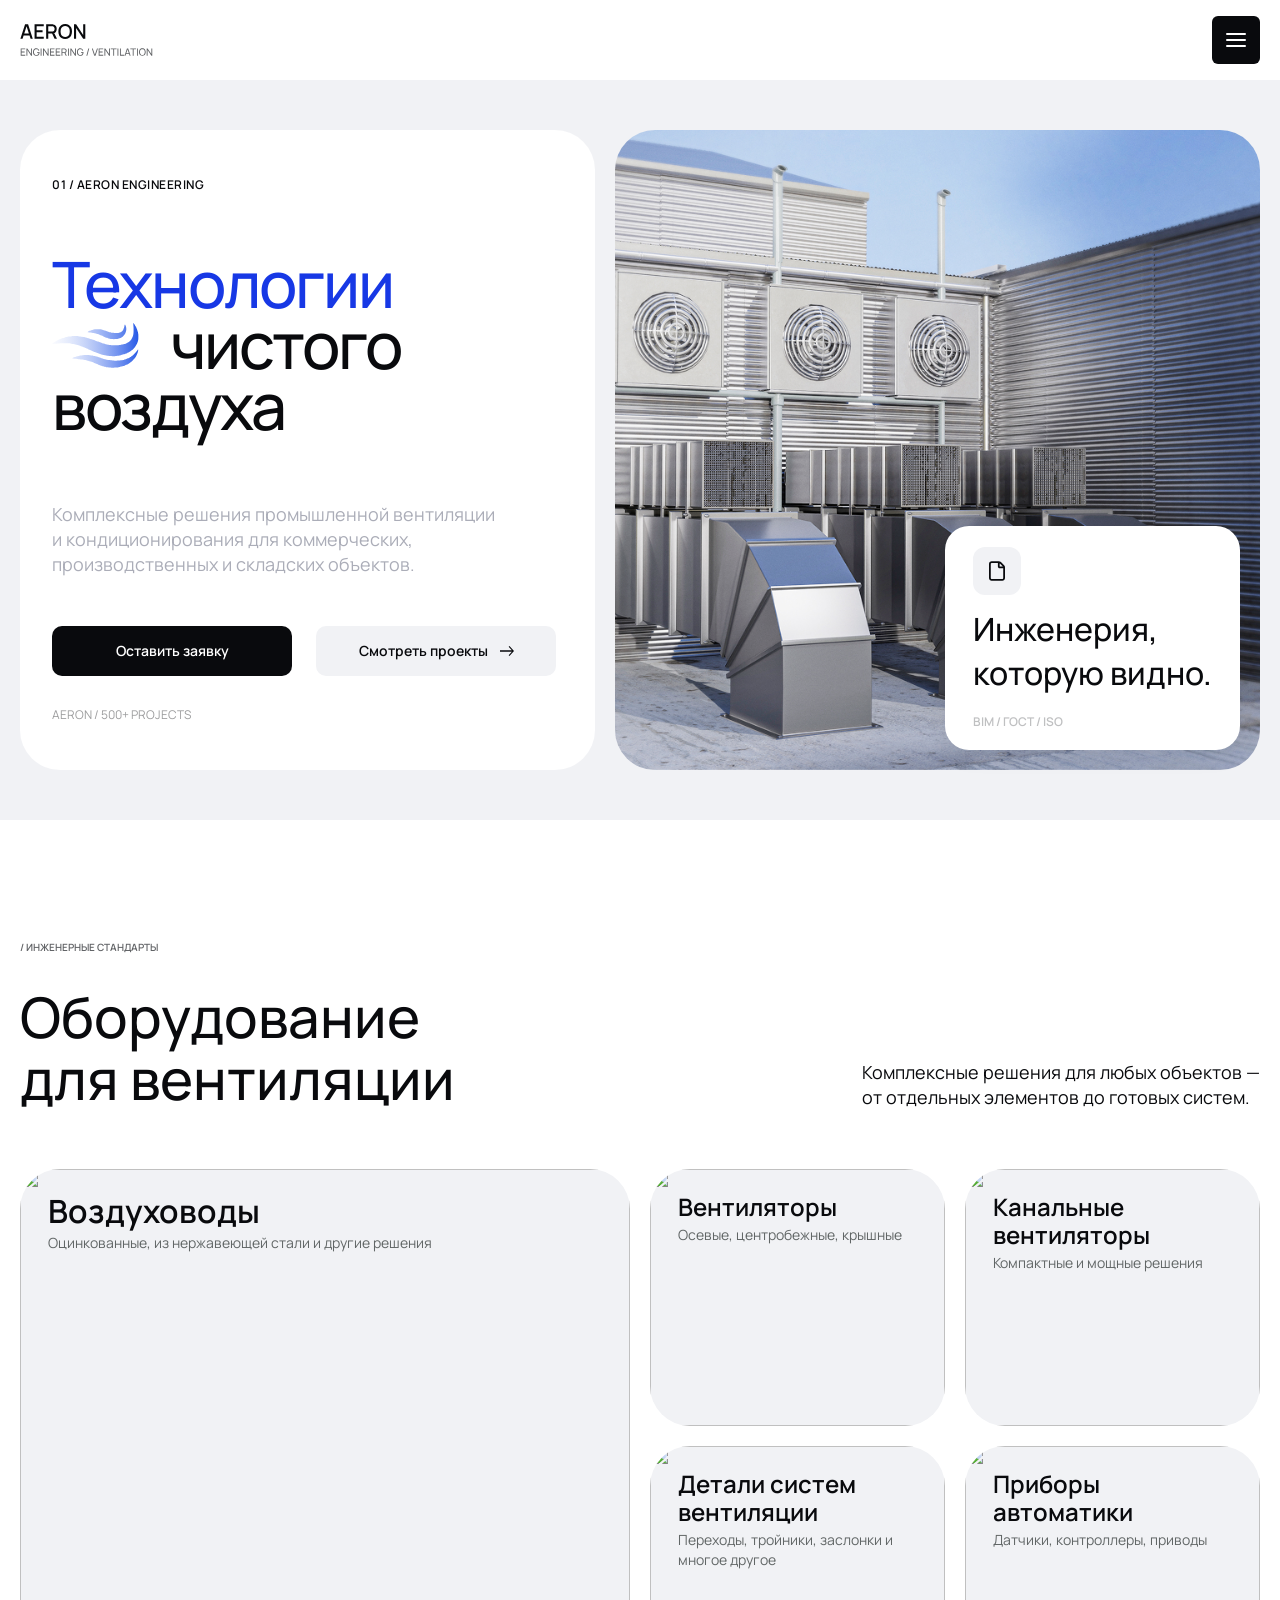
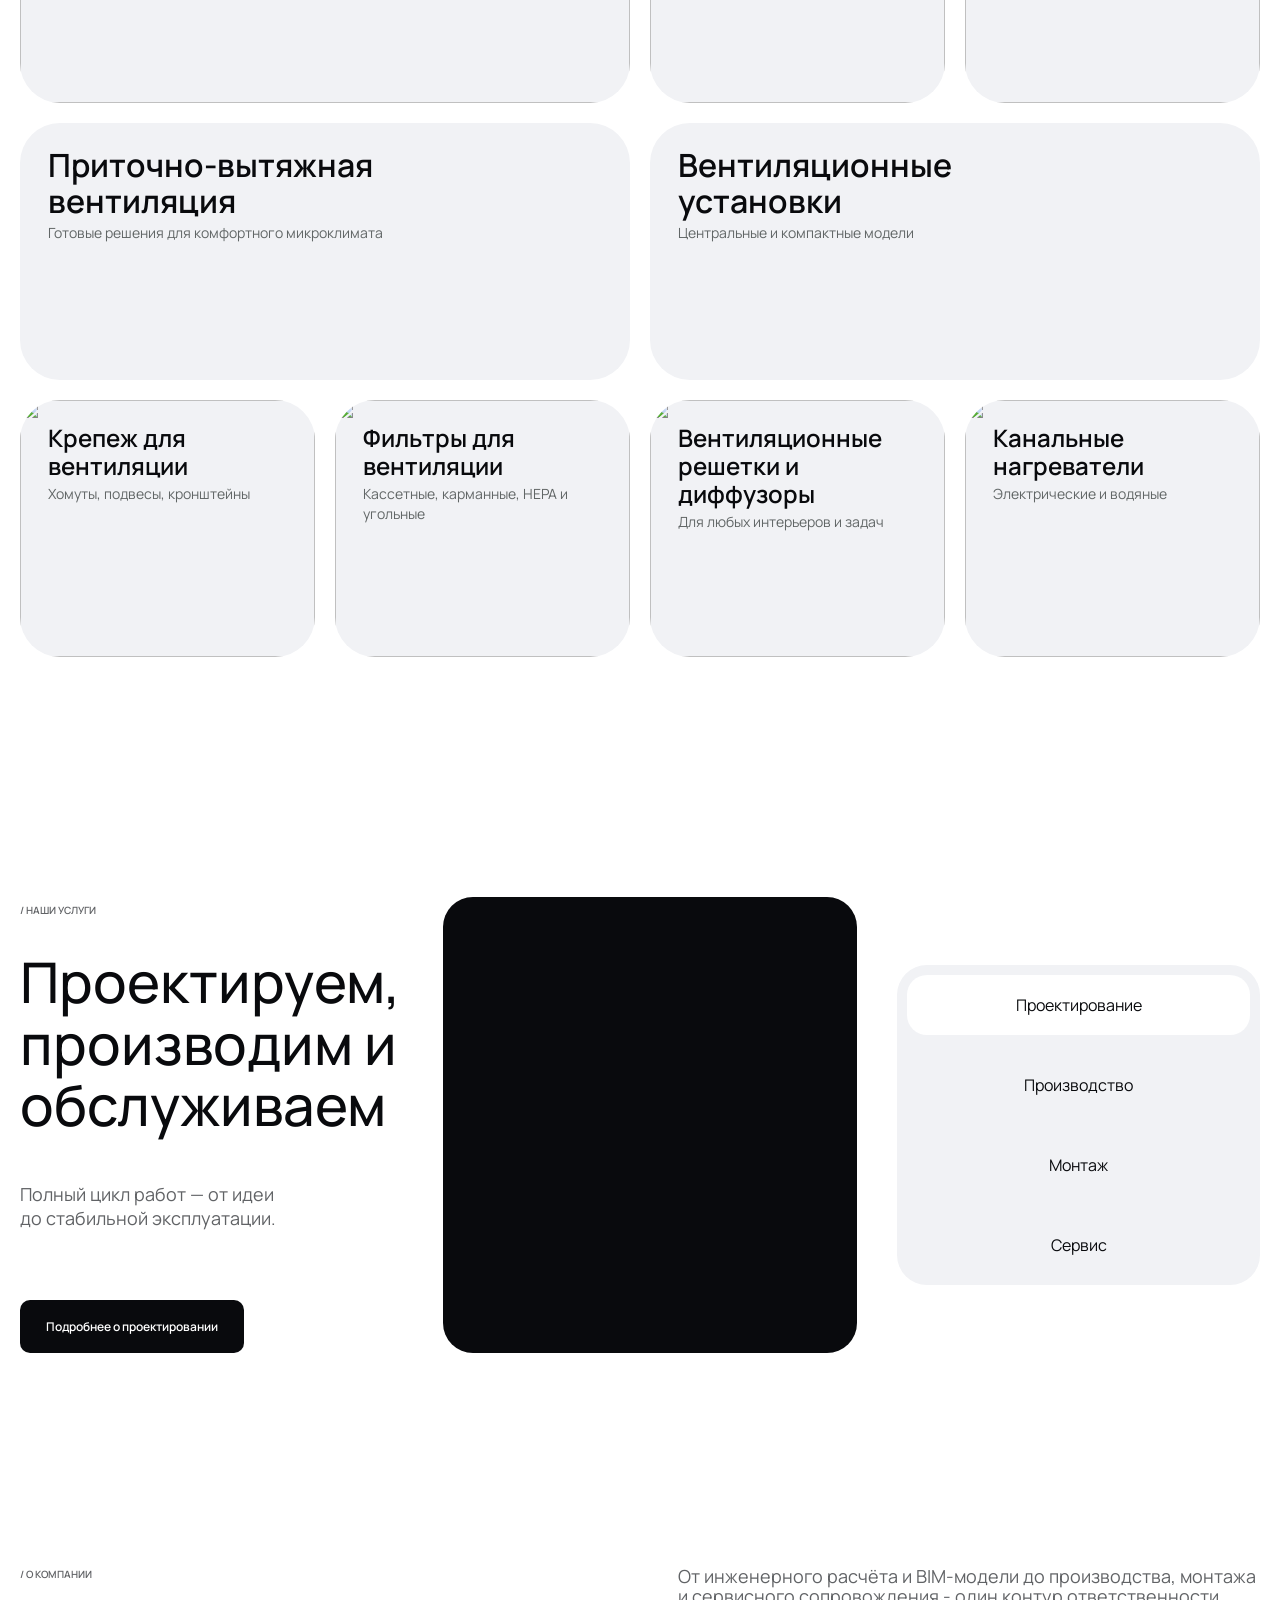
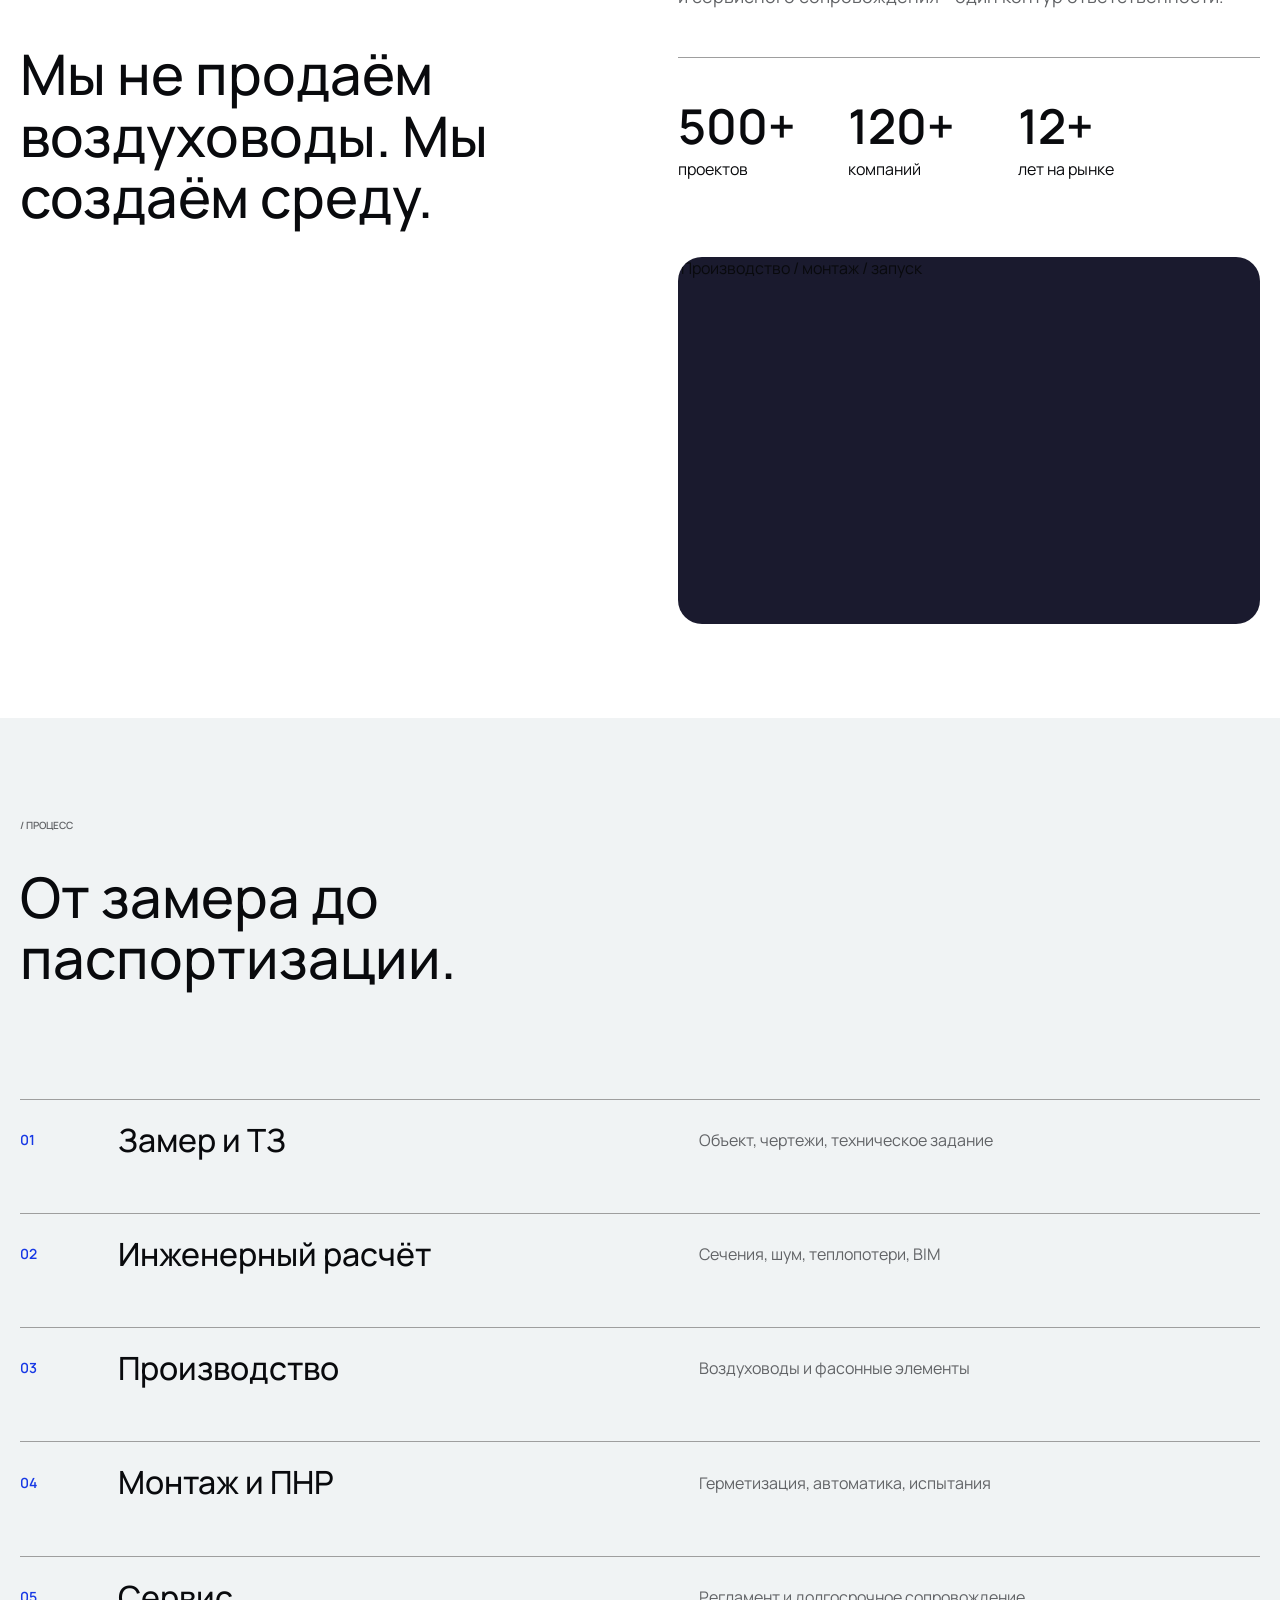
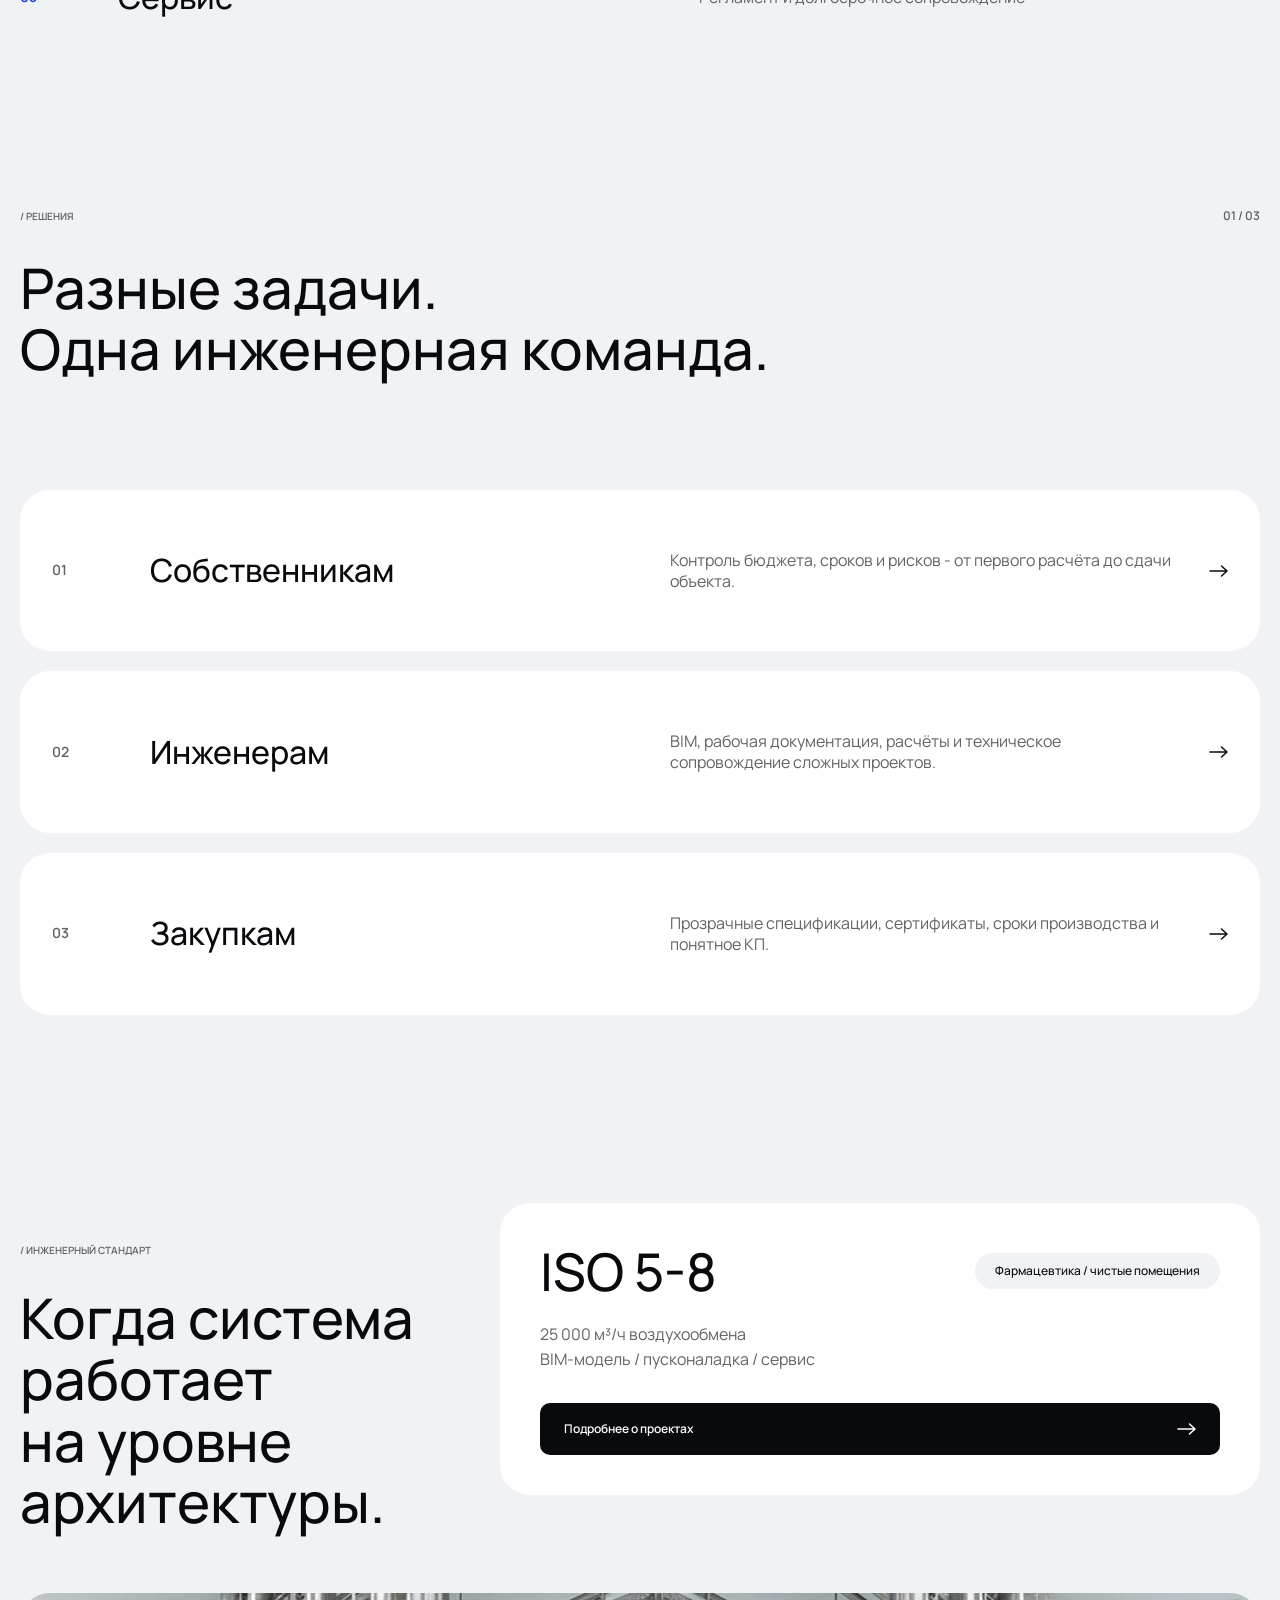
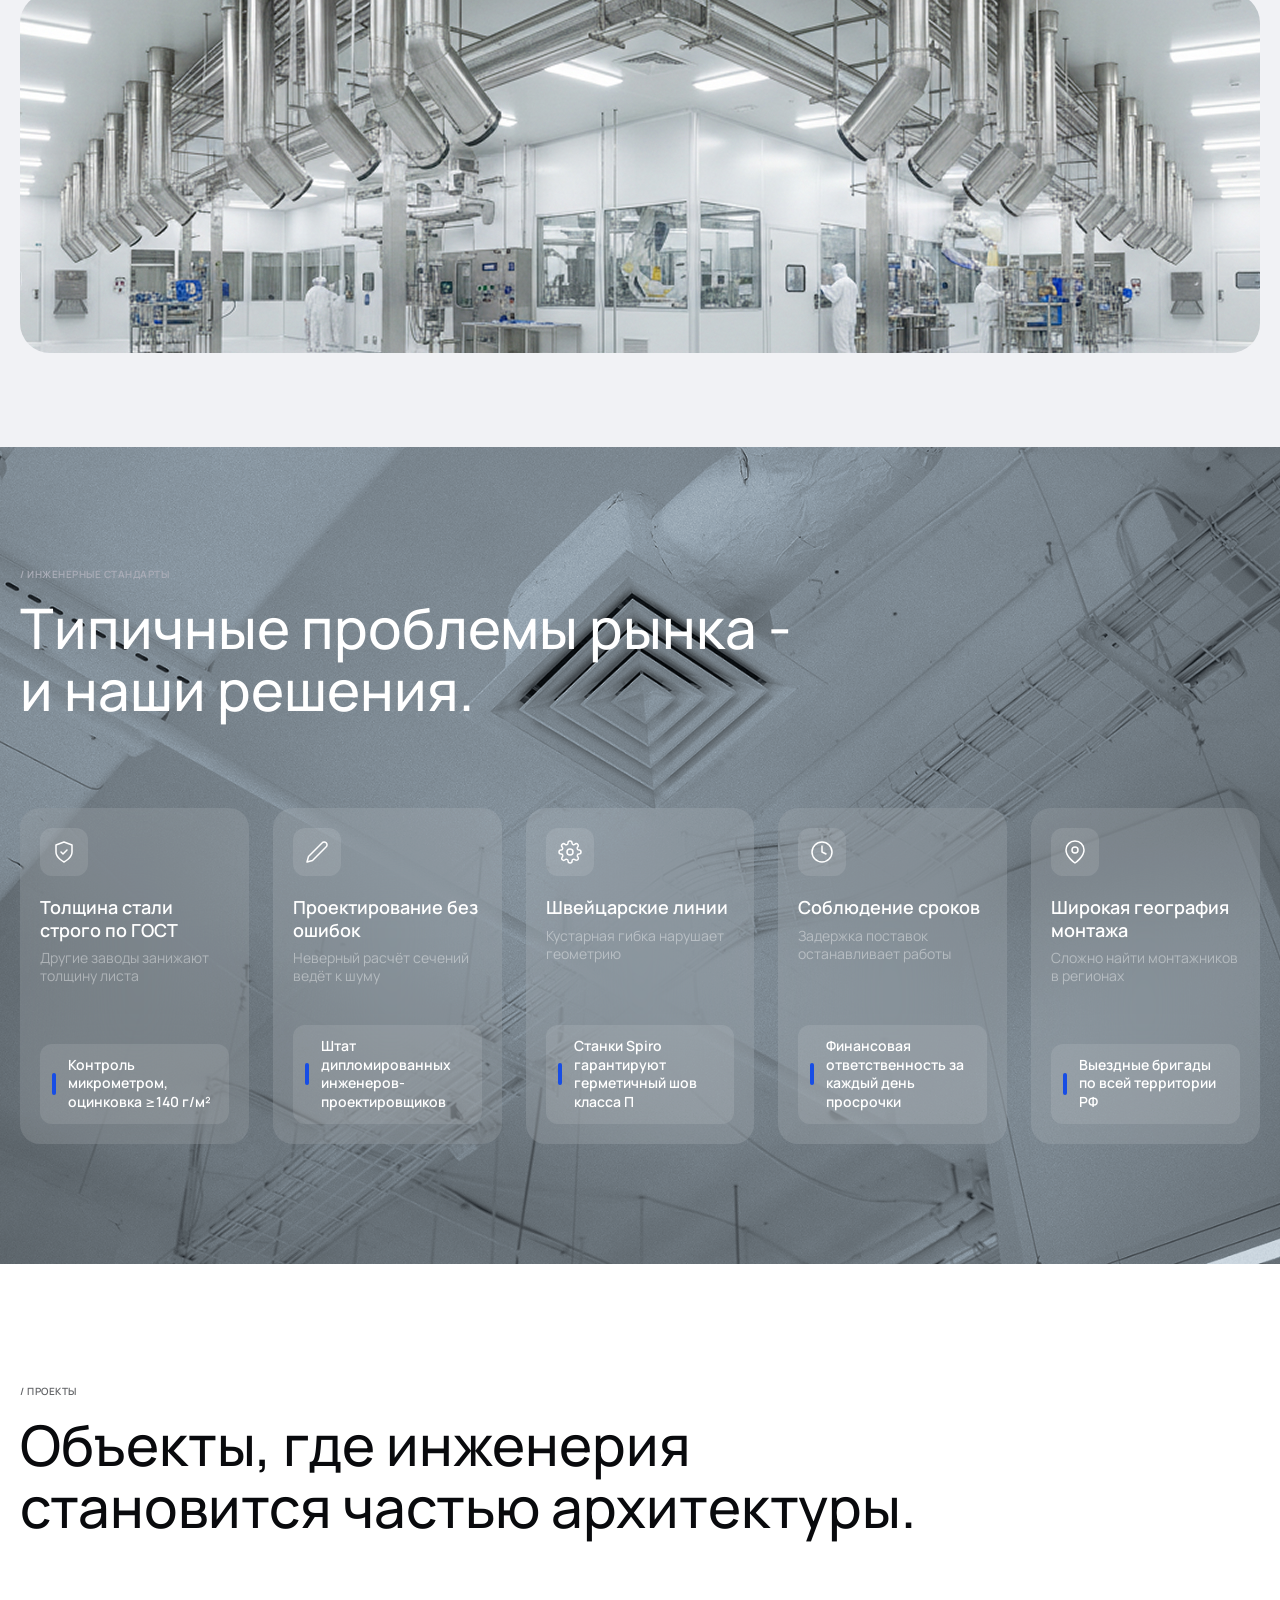
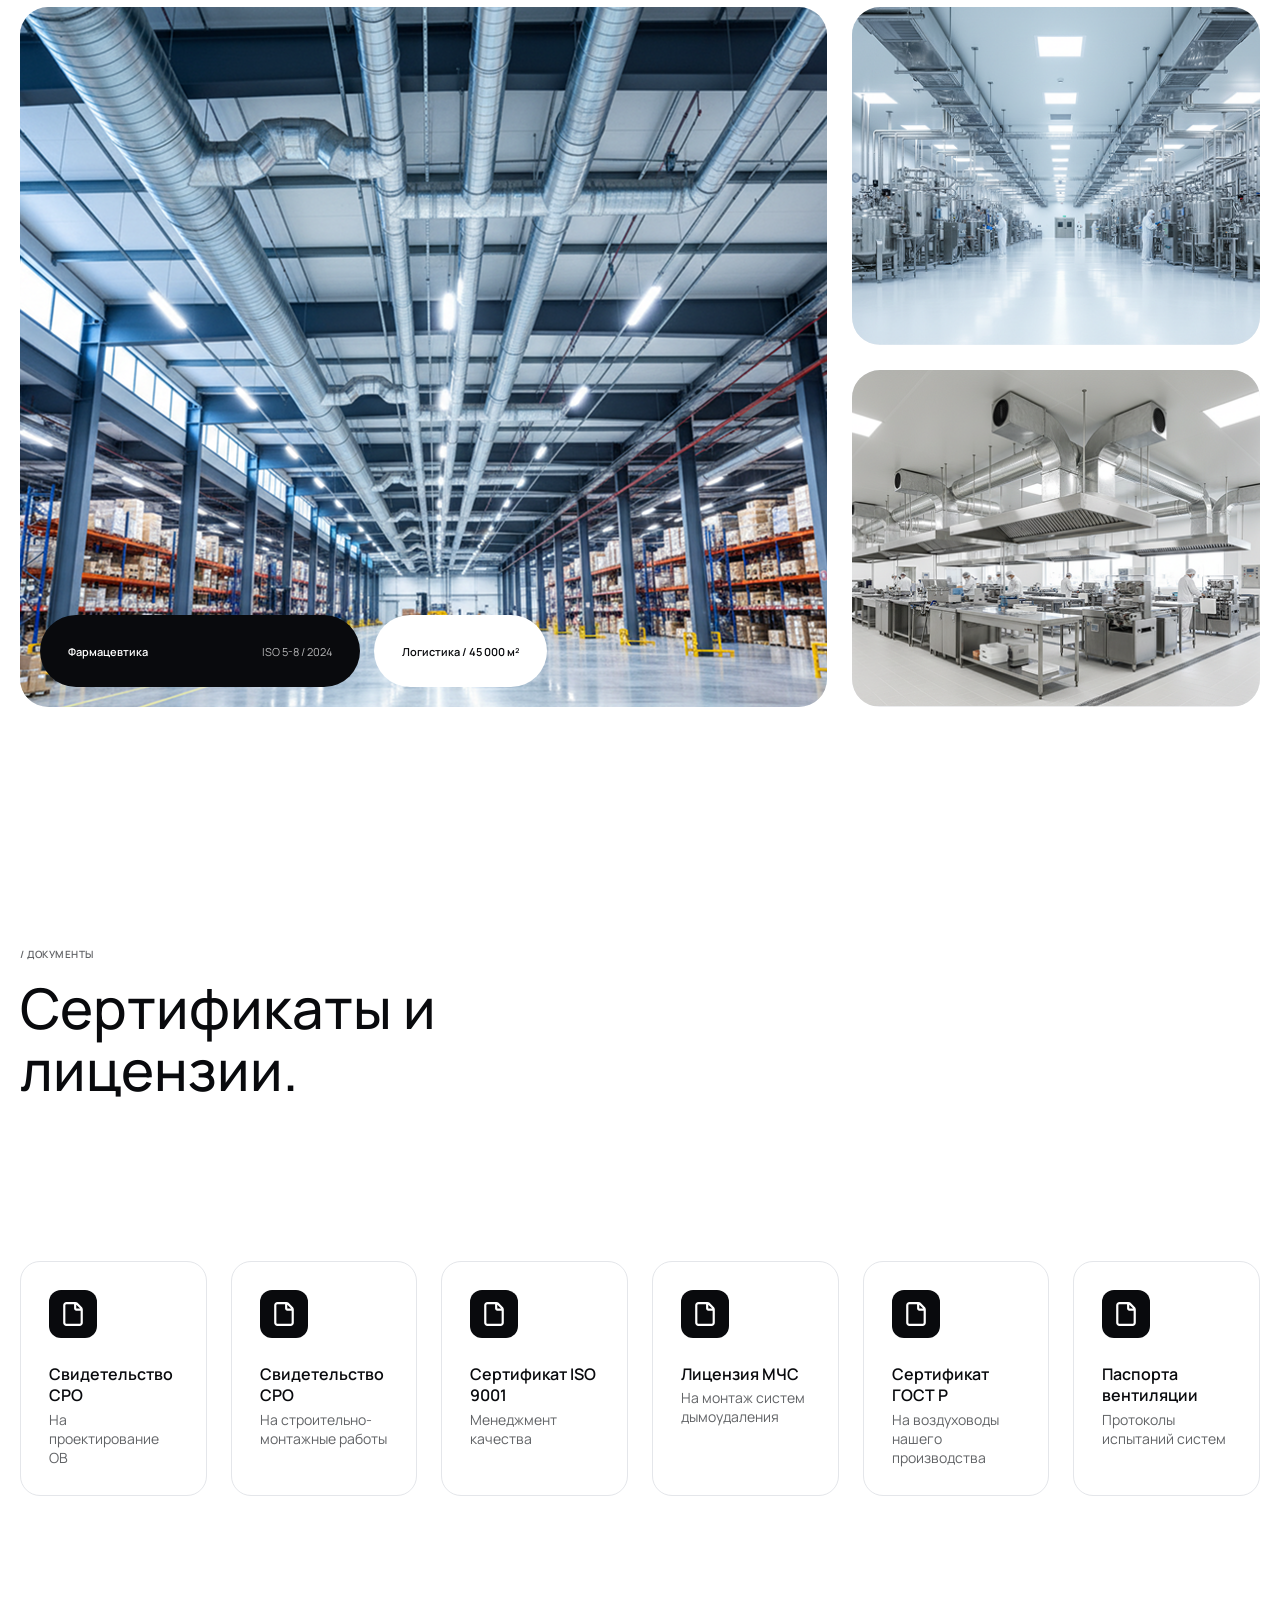
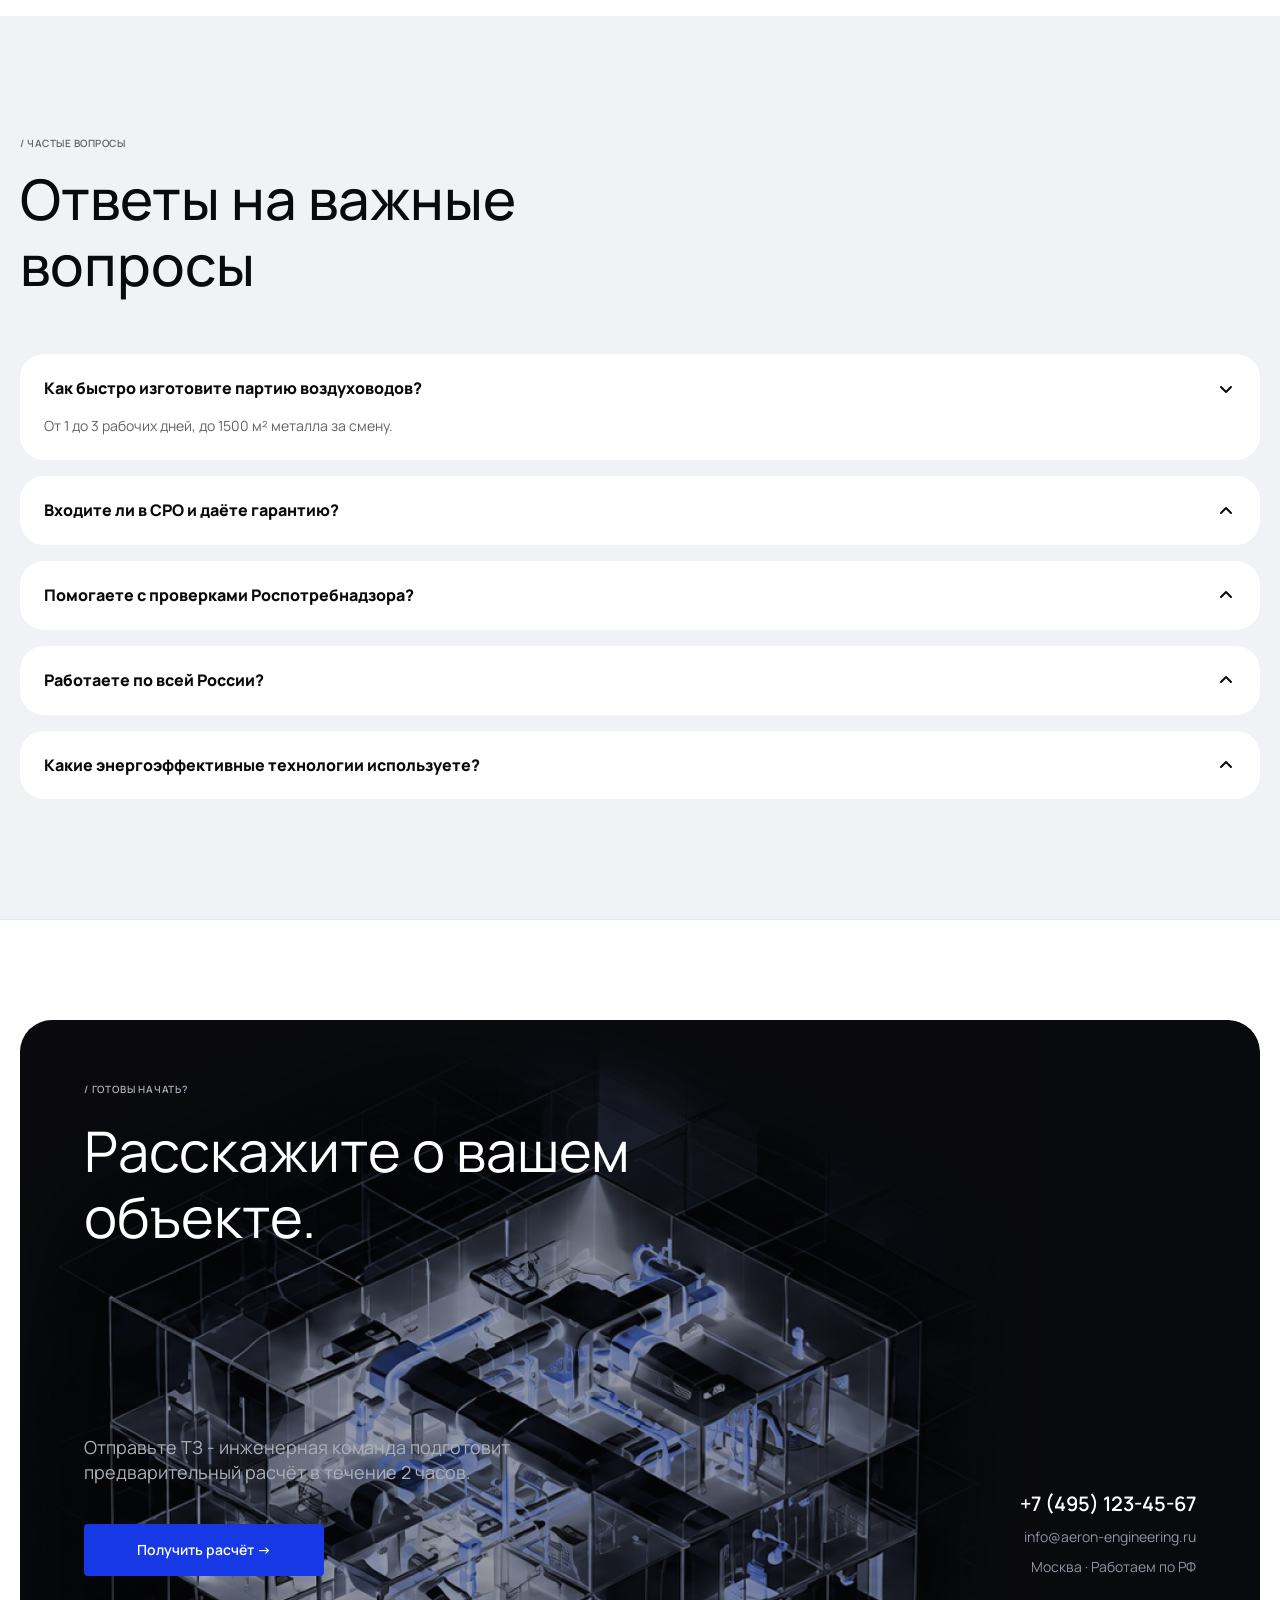
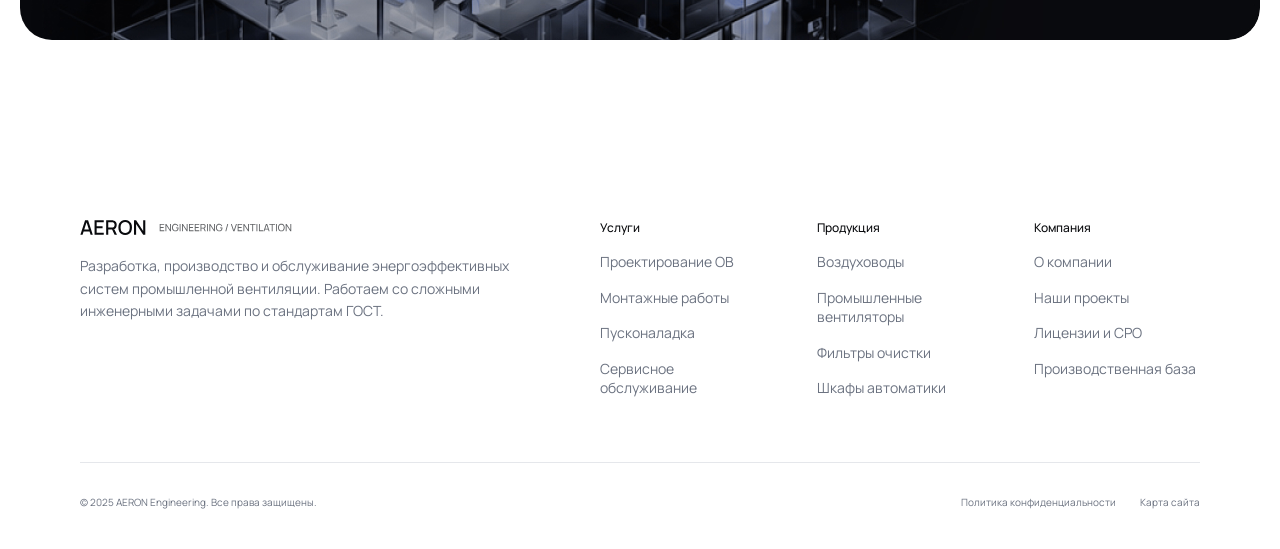
==== index.html @ e020b291 "Страница контакты" ====
<!DOCTYPE html>
<html lang="ru">
<head>
    <meta charset="UTF-8">
    <meta name="viewport" content="width=device-width, initial-scale=1.0">
    <title>AERON — вентиляционные системы</title>
    <link rel="stylesheet" href="css/style.css">
    <script defer src="./main.js"></script>
</head>
<body>
    <header class="header">
        <div class="container">
            <div class="header__content">
                <div class="header__logo">
                    <a href="/" class="header__logo-link">
                        <img src="images/logo.svg" alt="AERON" class="header__logo-img">
                    </a>
                </div>
                <!-- /.header__logo -->
                <button class="header__menu-toggle" type="button" aria-expanded="false" aria-controls="header-menu" aria-label="Открыть меню">
                    <span class="header__burger-line"></span>
                    <span class="header__burger-line"></span>
                    <span class="header__burger-line"></span>
                </button>
                <div class="header__menu" id="header-menu">
                    <nav class="header__nav" aria-label="Основная навигация">
                        <a href="#" class="header__link header__link--catalog">
                            <span class="header__menu-icon">
                                <span class="header__menu-icon-line"></span>
                                <span class="header__menu-icon-line"></span>
                                <span class="header__menu-icon-line"></span>
                            </span>
                            Каталог
                        </a>
                        <a href="#" class="header__link">Решения</a>
                        <a href="#" class="header__link">Производство</a>
                        <a href="#" class="header__link">Проекты</a>
                        <a href="#" class="header__link">О компании</a>
                        <a href="contacts.html" class="header__link">Контакты</a>
                    </nav>
                    <!-- /.header__nav -->
                    <div class="header__action">
                        <a href="tel:+7 (495) 123-45-67" class="header__phone">+7 (495) 123-45-67</a>
                        <a href="mailto:info@aeron.ru" class="header__email">info@aeron.ru</a>
                        <button class="header__button">
                            <span class="header__button-text">Получить КП</span>
                            <span class="header__button-icon">
                                <svg width="14" height="10" viewBox="0 0 14 10" fill="none" xmlns="http://www.w3.org/2000/svg">
                                    <path d="M9 1L13 5M13 5L9 9M13 5H1" stroke="#090A0D" stroke-width="1.5" stroke-linecap="round" stroke-linejoin="round"/>
                                </svg>
                            </span>
                        </button>
                    </div>
                    <!-- /.header__action -->
                </div>
                <!-- /.header__menu -->
            </div>
            <!-- /.header__content -->
        </div>
        <!-- /.container -->
    </header>
    <!-- /.header -->

    <section class="hero">
        <div class="container">
            <div class="hero__inner">
                <div class="hero__info">
                    <p class="hero__headline">01 / AERON ENGINEERING</p>
                    <h1 class="hero__title">
                        <span class="hero__title-accent">Технологии</span><br>
                        <span class="hero__title-decor">
                            <img src="images/hero-title-accent.svg" alt="" class="hero__title-decor-img">чистого
                        </span>
                        воздуха
                    </h1>
                    <div class="hero__content">
                        <p class="hero__description">
                            Комплексные решения промышленной вентиляции<br>
                            и&nbsp;кондиционирования для коммерческих,<br>
                            производственных и&nbsp;складских объектов.
                        </p>
                        <div class="hero__actions">
                            <button class="hero__button hero__button--primary">Оставить заявку</button>
                            <button class="hero__button hero__button--secondary">
                                <span class="hero__button-text">Смотреть проекты</span>
                                <span class="hero__button-icon">
                                    <img src="images/arrow-right.svg" alt="">
                                </span>
                            </button>
                        </div>
                        <p class="hero__label">AERON / 500+ PROJECTS</p>
                    </div>
                    <!-- /.hero__content -->
                </div>
                <!-- /.hero__info -->
                <div class="hero__visual">
                    <img src="images/hero.jpg" alt="Проект AERON" class="hero__img">
                    <div class="hero__card">
                        <div class="hero__card-icon">
                            <img src="images/file.svg" alt="" class="hero__card-icon-img">
                        </div>
                        <p class="hero__card-text">Инженерия,<br>которую видно.</p>
                        <p class="hero__card-tags">BIM / ГОСТ / ISO</p>
                    </div>
                    <!-- /.hero__card -->
                </div>
                <!-- /.hero__visual -->
            </div>
            <!-- /.hero__inner -->
        </div>
        <!-- /.container -->
    </section>
    <!-- /.hero -->

    <section class="products">
        <div class="container">
            <div class="products__heading">
                <p class="products__label">/ ИНЖЕНЕРНЫЕ СТАНДАРТЫ</p>
                <div class="products__heading-row">
                    <h2 class="products__title">Оборудование<br>для вентиляции</h2>
                    <p class="products__desc">Комплексные решения для любых объектов —<br>от отдельных элементов до готовых систем.</p>
                </div>
            </div>
            <!-- /.products__heading -->

            <div class="products__grid">
                <!-- Card 01 — Big -->
                <div class="products__card products__card--big">
                    <div class="products__card-img">
                        <img src="" alt="" class="products__card-img-el">
                    </div>
                    <div class="products__card-body">
                        <p class="products__card-title">Воздуховоды</p>
                        <p class="products__card-subtitle">Оцинкованные, из нержавеющей стали и другие решения</p>
                    </div>
                    <div class="products__card-bottom">
                        <a href="#" class="products__card-link">
                            <svg width="14" height="10" viewBox="0 0 14 10" fill="none" xmlns="http://www.w3.org/2000/svg">
                                <path d="M9 1L13 5M13 5L9 9M13 5H1" stroke="currentColor" stroke-width="1.5" stroke-linecap="round" stroke-linejoin="round"/>
                            </svg>
                        </a>
                    </div>
                </div>

                <!-- Card 2 -->
                <div class="products__card">
                    <div class="products__card-img">
                        <img src="" alt="" class="products__card-img-el">
                    </div>
                    <div class="products__card-body">
                        <p class="products__card-title">Вентиляторы</p>
                        <p class="products__card-subtitle">Осевые, центробежные, крышные</p>
                    </div>
                    <div class="products__card-bottom">
                        <a href="#" class="products__card-link">
                            <svg width="14" height="10" viewBox="0 0 14 10" fill="none" xmlns="http://www.w3.org/2000/svg">
                                <path d="M9 1L13 5M13 5L9 9M13 5H1" stroke="currentColor" stroke-width="1.5" stroke-linecap="round" stroke-linejoin="round"/>
                            </svg>
                        </a>
                    </div>
                </div>

                <!-- Card 3 -->
                <div class="products__card">
                    <div class="products__card-img">
                        <img src="" alt="" class="products__card-img-el">
                    </div>
                    <div class="products__card-body">
                        <p class="products__card-title">Канальные<br>вентиляторы</p>
                        <p class="products__card-subtitle">Компактные и мощные решения</p>
                    </div>
                    <div class="products__card-bottom">
                        <a href="#" class="products__card-link">
                            <svg width="14" height="10" viewBox="0 0 14 10" fill="none" xmlns="http://www.w3.org/2000/svg">
                                <path d="M9 1L13 5M13 5L9 9M13 5H1" stroke="currentColor" stroke-width="1.5" stroke-linecap="round" stroke-linejoin="round"/>
                            </svg>
                        </a>
                    </div>
                </div>

                <!-- Card 4 -->
                <div class="products__card">
                    <div class="products__card-img">
                        <img src="" alt="" class="products__card-img-el">
                    </div>
                    <div class="products__card-body">
                        <p class="products__card-title">Детали систем<br>вентиляции</p>
                        <p class="products__card-subtitle">Переходы, тройники, заслонки и многое другое</p>
                    </div>
                    <div class="products__card-bottom">
                        <a href="#" class="products__card-link">
                            <svg width="14" height="10" viewBox="0 0 14 10" fill="none" xmlns="http://www.w3.org/2000/svg">
                                <path d="M9 1L13 5M13 5L9 9M13 5H1" stroke="currentColor" stroke-width="1.5" stroke-linecap="round" stroke-linejoin="round"/>
                            </svg>
                        </a>
                    </div>
                </div>

                <!-- Card 5 -->
                <div class="products__card">
                    <div class="products__card-img">
                        <img src="" alt="" class="products__card-img-el">
                    </div>
                    <div class="products__card-body">
                        <p class="products__card-title">Приборы<br>автоматики</p>
                        <p class="products__card-subtitle">Датчики, контроллеры, приводы</p>
                    </div>
                    <div class="products__card-bottom">
                        <a href="#" class="products__card-link">
                            <svg width="14" height="10" viewBox="0 0 14 10" fill="none" xmlns="http://www.w3.org/2000/svg">
                                <path d="M9 1L13 5M13 5L9 9M13 5H1" stroke="currentColor" stroke-width="1.5" stroke-linecap="round" stroke-linejoin="round"/>
                            </svg>
                        </a>
                    </div>
                </div>

                <!-- Card 6 — Flat -->
                <div class="products__card products__card--flat">
                    <div class="products__card-body">
                        <p class="products__card-title">Приточно-вытяжная<br>вентиляция</p>
                        <p class="products__card-subtitle">Готовые решения для комфортного микроклимата</p>
                    </div>
                    <div class="products__card-bottom">
                        <a href="#" class="products__card-link">
                            <svg width="14" height="10" viewBox="0 0 14 10" fill="none" xmlns="http://www.w3.org/2000/svg">
                                <path d="M9 1L13 5M13 5L9 9M13 5H1" stroke="currentColor" stroke-width="1.5" stroke-linecap="round" stroke-linejoin="round"/>
                            </svg>
                        </a>
                    </div>
                </div>

                <!-- Card 7 — Flat -->
                <div class="products__card products__card--flat">
                    <div class="products__card-body">
                        <p class="products__card-title">Вентиляционные<br>установки</p>
                        <p class="products__card-subtitle">Центральные и компактные модели</p>
                    </div>
                    <div class="products__card-bottom">
                        <a href="#" class="products__card-link">
                            <svg width="14" height="10" viewBox="0 0 14 10" fill="none" xmlns="http://www.w3.org/2000/svg">
                                <path d="M9 1L13 5M13 5L9 9M13 5H1" stroke="currentColor" stroke-width="1.5" stroke-linecap="round" stroke-linejoin="round"/>
                            </svg>
                        </a>
                    </div>
                </div>

                <!-- Card 8 -->
                <div class="products__card">
                    <div class="products__card-img">
                        <img src="" alt="" class="products__card-img-el">
                    </div>
                    <div class="products__card-body">
                        <p class="products__card-title">Крепеж для<br>вентиляции</p>
                        <p class="products__card-subtitle">Хомуты, подвесы, кронштейны</p>
                    </div>
                    <div class="products__card-bottom">
                        <a href="#" class="products__card-link">
                            <svg width="14" height="10" viewBox="0 0 14 10" fill="none" xmlns="http://www.w3.org/2000/svg">
                                <path d="M9 1L13 5M13 5L9 9M13 5H1" stroke="currentColor" stroke-width="1.5" stroke-linecap="round" stroke-linejoin="round"/>
                            </svg>
                        </a>
                    </div>
                </div>

                <!-- Card 9 -->
                <div class="products__card">
                    <div class="products__card-img">
                        <img src="" alt="" class="products__card-img-el">
                    </div>
                    <div class="products__card-body">
                        <p class="products__card-title">Фильтры для<br>вентиляции</p>
                        <p class="products__card-subtitle">Кассетные, карманные, HEPA и угольные</p>
                    </div>
                    <div class="products__card-bottom">
                        <a href="#" class="products__card-link">
                            <svg width="14" height="10" viewBox="0 0 14 10" fill="none" xmlns="http://www.w3.org/2000/svg">
                                <path d="M9 1L13 5M13 5L9 9M13 5H1" stroke="currentColor" stroke-width="1.5" stroke-linecap="round" stroke-linejoin="round"/>
                            </svg>
                        </a>
                    </div>
                </div>

                <!-- Card 10 -->
                <div class="products__card">
                    <div class="products__card-img">
                        <img src="" alt="" class="products__card-img-el">
                    </div>
                    <div class="products__card-body">
                        <p class="products__card-title">Вентиляционные<br>решетки и диффузоры</p>
                        <p class="products__card-subtitle">Для любых интерьеров и задач</p>
                    </div>
                    <div class="products__card-bottom">
                        <a href="#" class="products__card-link">
                            <svg width="14" height="10" viewBox="0 0 14 10" fill="none" xmlns="http://www.w3.org/2000/svg">
                                <path d="M9 1L13 5M13 5L9 9M13 5H1" stroke="currentColor" stroke-width="1.5" stroke-linecap="round" stroke-linejoin="round"/>
                            </svg>
                        </a>
                    </div>
                </div>

                <!-- Card 11 -->
                <div class="products__card">
                    <div class="products__card-img">
                        <img src="" alt="" class="products__card-img-el">
                    </div>
                    <div class="products__card-body">
                        <p class="products__card-title">Канальные<br>нагреватели</p>
                        <p class="products__card-subtitle">Электрические и водяные</p>
                    </div>
                    <div class="products__card-bottom">
                        <a href="#" class="products__card-link">
                            <svg width="14" height="10" viewBox="0 0 14 10" fill="none" xmlns="http://www.w3.org/2000/svg">
                                <path d="M9 1L13 5M13 5L9 9M13 5H1" stroke="currentColor" stroke-width="1.5" stroke-linecap="round" stroke-linejoin="round"/>
                            </svg>
                        </a>
                    </div>
                </div>
            </div>
            <!-- /.products__grid -->
        </div>
        <!-- /.container -->
    </section>
    <!-- /.products -->

    <section class="services">
        <div class="services__content container">
            <div class="services__heading">
                <span class="services__sub">/ НАШИ УСЛУГИ</span>
                <h2 class="services__title">Проектируем, производим и обслуживаем</h2>
                <p class="services__text">
                    Полный цикл работ — от идеи <br> до стабильной эксплуатации.
                </p>
                <a href="#" class="services__link">Подробнее о проектировании</a>
            </div>
            <!-- /.services__heading -->
            <div class="services__img-wrap">
                <img src="" alt="" class="services__img">
            </div>

            <div class="services__tabs">
                <button class="services__tab services__tab--active">Проектирование</button>
                <button class="services__tab">Производство</button>
                <button class="services__tab">Монтаж</button>
                <button class="services__tab">Сервис</button>
            </div>
            <!-- /.services__tabs -->
        </div>
        <!-- /.services__content container -->
    </section>
    <!-- /.services -->

    <section class="about">
        <div class="about__content container">
            <div class="about__heading">
                <span class="about__sub">/ О КОМПАНИИ</span>
                <h2 class="about__title">Мы не продаём воздуховоды. Мы создаём среду.</h2>
            </div>
            <!-- /.about__heading -->
            <div class="about__info">
                <p class="about__text">От инженерного расчёта и BIM-модели до производства, монтажа и сервисного сопровождения - один контур ответственности.</p>
                <div class="about__stats">
                    <div class="about__stat">
                        <span class="about__stat-title">500+</span>
                        <span class="about__stat-text">проектов</span>
                    </div>
                    <div class="about__stat">
                        <span class="about__stat-title">120+</span>
                        <span class="about__stat-text">компаний</span>
                    </div>
                    <div class="about__stat">
                        <span class="about__stat-title">12+</span>
                        <span class="about__stat-text">лет на рынке</span>
                    </div>
                </div>
                <!-- /.about__stats -->
                <div class="about__img-wrap">
                    <img src="" alt="" class="about__img">
                    <span class="about__img-text">Производство / монтаж / запуск</span>
                </div>
                <!-- /.about__img-wrap -->
            </div>
            <!-- /.about__info -->
        </div>
        <!-- /.about__content container -->
    </section>
    <!-- /.about -->

    <section class="process">
        <div class="container">
            <div class="process__heading">
                <span class="process__sub">/ ПРОЦЕСС</span>
                <h2 class="process__title">От замера до<br>паспортизации.</h2>
            </div>
            <!-- /.process__heading -->
            <div class="process__list">
                <div class="process__item">
                    <span class="process__num">01</span>
                    <span class="process__name">Замер и ТЗ</span>
                    <span class="process__desc">Объект, чертежи, техническое задание</span>
                </div>
                <!-- /.process__item -->
                <div class="process__item">
                    <span class="process__num">02</span>
                    <span class="process__name">Инженерный расчёт</span>
                    <span class="process__desc">Сечения, шум, теплопотери, BIM</span>
                </div>
                <!-- /.process__item -->
                <div class="process__item">
                    <span class="process__num">03</span>
                    <span class="process__name">Производство</span>
                    <span class="process__desc">Воздуховоды и фасонные элементы</span>
                </div>
                <!-- /.process__item -->
                <div class="process__item">
                    <span class="process__num">04</span>
                    <span class="process__name">Монтаж и ПНР</span>
                    <span class="process__desc">Герметизация, автоматика, испытания</span>
                </div>
                <!-- /.process__item -->
                <div class="process__item">
                    <span class="process__num">05</span>
                    <span class="process__name">Сервис</span>
                    <span class="process__desc">Регламент и долгосрочное сопровождение</span>
                </div>
                <!-- /.process__item -->
            </div>
            <!-- /.process__list -->
        </div>
        <!-- /.container -->
    </section>
    <!-- /.process -->

    
    <section class="solutions">
        <div class="container">
            <div class="solutions__heading">
                <span class="solutions__sub">/ РЕШЕНИЯ</span>
                <span class="solutions__counter">01 / 03</span>
                <h2 class="solutions__title">Разные задачи.<br>Одна инженерная команда.</h2>
            </div>
            <!-- /.solutions__heading -->
            <div class="solutions__list">
                <a href="#" class="solutions__item">
                    <span class="solutions__num">01</span>
                    <span class="solutions__name">Собственникам</span>
                    <span class="solutions__desc">Контроль бюджета, сроков и рисков - от первого расчёта до сдачи объекта.</span>
                    <span class="solutions__arrow">
                        <svg width="19" height="12" viewBox="0 0 19 12" fill="none" xmlns="http://www.w3.org/2000/svg">
                            <path d="M12.5 1L18 6M18 6L12.5 11M18 6H1" stroke="currentColor" stroke-width="1.5" stroke-linecap="round" stroke-linejoin="round"/>
                        </svg>
                    </span>
                </a>
                <!-- /.solutions__item -->
                <a href="#" class="solutions__item">
                    <span class="solutions__num">02</span>
                    <span class="solutions__name">Инженерам</span>
                    <span class="solutions__desc">BIM, рабочая документация, расчёты и техническое сопровождение сложных проектов.</span>
                    <span class="solutions__arrow">
                        <svg width="19" height="12" viewBox="0 0 19 12" fill="none" xmlns="http://www.w3.org/2000/svg">
                            <path d="M12.5 1L18 6M18 6L12.5 11M18 6H1" stroke="currentColor" stroke-width="1.5" stroke-linecap="round" stroke-linejoin="round"/>
                        </svg>
                    </span>
                </a>
                <!-- /.solutions__item -->
                <a href="#" class="solutions__item">
                    <span class="solutions__num">03</span>
                    <span class="solutions__name">Закупкам</span>
                    <span class="solutions__desc">Прозрачные спецификации, сертификаты, сроки производства и понятное КП.</span>
                    <span class="solutions__arrow">
                        <svg width="19" height="12" viewBox="0 0 19 12" fill="none" xmlns="http://www.w3.org/2000/svg">
                            <path d="M12.5 1L18 6M18 6L12.5 11M18 6H1" stroke="currentColor" stroke-width="1.5" stroke-linecap="round" stroke-linejoin="round"/>
                        </svg>
                    </span>
                </a>
                <!-- /.solutions__item -->
            </div>
            <!-- /.solutions__list -->
        </div>
        <!-- /.container -->
    </section>
    <!-- /.solutions -->

    <section class="feature">
        <div class="container">
            <div class="feature__top">
                <div class="feature__heading">
                    <span class="feature__sub">/ ИНЖЕНЕРНЫЙ СТАНДАРТ</span>
                    <h2 class="feature__title">Когда система работает<br>на уровне архитектуры.</h2>
                </div>
                <!-- /.feature__heading -->
                <div class="feature__card">
                    <div class="feature__card-head">
                        <span class="feature__card-value">ISO 5-8</span>
                        <span class="feature__card-tag">Фармацевтика / чистые помещения</span>
                    </div>
                    <!-- /.feature__card-head -->
                    <p class="feature__card-text">
                        <span class="feature__card-text-line">25 000 м³/ч воздухообмена</span>
                        <span class="feature__card-text-line">BIM-модель / пусконаладка / сервис</span>
                    </p>
                    <a href="#" class="feature__card-link">
                        <span class="feature__card-link-text">Подробнее о проектах</span>
                        <span class="feature__card-link-icon">
                            <svg width="19" height="12" viewBox="0 0 19 12" fill="none" xmlns="http://www.w3.org/2000/svg">
                                <path d="M12.5 1L18 6M18 6L12.5 11M18 6H1" stroke="currentColor" stroke-width="1.5" stroke-linecap="round" stroke-linejoin="round"/>
                            </svg>
                        </span>
                    </a>
                    <!-- /.feature__card-link -->
                </div>
                <!-- /.feature__card -->
            </div>
            <!-- /.feature__top -->
            <div class="feature__img-wrap">
                <img src="images/standart.jpg" alt="Чистое помещение AERON с системами вентиляции" class="feature__img">
            </div>
            <!-- /.feature__img-wrap -->
        </div>
        <!-- /.container -->
    </section>
    <!-- /.feature -->

        <section class="standatrs">
        <div class="container">
            <div class="standatrs__heading">
                <span class="standatrs__sub">/ ИНЖЕНЕРНЫЕ СТАНДАРТЫ</span>
                <h2 class="standatrs__title">Типичные проблемы рынка -<br>и наши решения.</h2>
            </div>
            <!-- /.standatrs__heading -->
            <div class="standatrs__grid">
                <!-- Card 01 -->
                <div class="standatrs__card">
                    <div class="standatrs__card-top">
                        <div class="standatrs__icon">
                            <svg width="24" height="24" viewBox="0 0 24 24" fill="none" xmlns="http://www.w3.org/2000/svg">
                                <path d="M12 22s8-4 8-10V5l-8-3-8 3v7c0 6 8 10 8 10z" stroke="currentColor" stroke-width="1.5" stroke-linecap="round" stroke-linejoin="round"/>
                                <path d="M9 12l2 2 4-4" stroke="currentColor" stroke-width="1.5" stroke-linecap="round" stroke-linejoin="round"/>
                            </svg>
                        </div>
                        <h3 class="standatrs__card-title">Толщина стали строго по ГОСТ</h3>
                        <p class="standatrs__card-problem">Другие заводы занижают толщину листа</p>
                    </div>
                    <!-- /.standatrs__card-top -->
                    <div class="standatrs__solution">
                        <span class="standatrs__solution-bar"></span>
                        <p class="standatrs__solution-text">Контроль микрометром, оцинковка ≥140 г/м²</p>
                    </div>
                    <!-- /.standatrs__solution -->
                </div>
                <!-- /.standatrs__card -->

                <!-- Card 02 -->
                <div class="standatrs__card">
                    <div class="standatrs__card-top">
                        <div class="standatrs__icon">
                            <svg width="24" height="24" viewBox="0 0 24 24" fill="none" xmlns="http://www.w3.org/2000/svg">
                                <path d="M17 3a2.85 2.83 0 1 1 4 4L7.5 20.5 2 22l1.5-5.5Z" stroke="currentColor" stroke-width="1.5" stroke-linecap="round" stroke-linejoin="round"/>
                            </svg>
                        </div>
                        <h3 class="standatrs__card-title">Проектирование без ошибок</h3>
                        <p class="standatrs__card-problem">Неверный расчёт сечений ведёт к шуму</p>
                    </div>
                    <!-- /.standatrs__card-top -->
                    <div class="standatrs__solution">
                        <span class="standatrs__solution-bar"></span>
                        <p class="standatrs__solution-text">Штат дипломированных инженеров-проектировщиков</p>
                    </div>
                    <!-- /.standatrs__solution -->
                </div>
                <!-- /.standatrs__card -->

                <!-- Card 03 -->
                <div class="standatrs__card">
                    <div class="standatrs__card-top">
                        <div class="standatrs__icon">
                            <svg width="24" height="24" viewBox="0 0 24 24" fill="none" xmlns="http://www.w3.org/2000/svg">
                                <circle cx="12" cy="12" r="3" stroke="currentColor" stroke-width="1.5" stroke-linecap="round" stroke-linejoin="round"/>
                                <path d="M19.4 15a1.65 1.65 0 0 0 .33 1.82l.06.06a2 2 0 1 1-2.83 2.83l-.06-.06a1.65 1.65 0 0 0-1.82-.33 1.65 1.65 0 0 0-1 1.51V21a2 2 0 0 1-4 0v-.09A1.65 1.65 0 0 0 9 19.4a1.65 1.65 0 0 0-1.82.33l-.06.06a2 2 0 1 1-2.83-2.83l.06-.06a1.65 1.65 0 0 0 .33-1.82 1.65 1.65 0 0 0-1.51-1H3a2 2 0 0 1 0-4h.09A1.65 1.65 0 0 0 4.6 9a1.65 1.65 0 0 0-.33-1.82l-.06-.06a2 2 0 1 1 2.83-2.83l.06.06a1.65 1.65 0 0 0 1.82.33H9a1.65 1.65 0 0 0 1-1.51V3a2 2 0 0 1 4 0v.09a1.65 1.65 0 0 0 1 1.51 1.65 1.65 0 0 0 1.82-.33l.06-.06a2 2 0 1 1 2.83 2.83l-.06.06a1.65 1.65 0 0 0-.33 1.82V9a1.65 1.65 0 0 0 1.51 1H21a2 2 0 0 1 0 4h-.09a1.65 1.65 0 0 0-1.51 1z" stroke="currentColor" stroke-width="1.5" stroke-linecap="round" stroke-linejoin="round"/>
                            </svg>
                        </div>
                        <h3 class="standatrs__card-title">Швейцарские линии</h3>
                        <p class="standatrs__card-problem">Кустарная гибка нарушает геометрию</p>
                    </div>
                    <!-- /.standatrs__card-top -->
                    <div class="standatrs__solution">
                        <span class="standatrs__solution-bar"></span>
                        <p class="standatrs__solution-text">Станки Spiro гарантируют герметичный шов класса П</p>
                    </div>
                    <!-- /.standatrs__solution -->
                </div>
                <!-- /.standatrs__card -->

                <!-- Card 04 -->
                <div class="standatrs__card">
                    <div class="standatrs__card-top">
                        <div class="standatrs__icon">
                            <svg width="24" height="24" viewBox="0 0 24 24" fill="none" xmlns="http://www.w3.org/2000/svg">
                                <circle cx="12" cy="12" r="10" stroke="currentColor" stroke-width="1.5" stroke-linecap="round" stroke-linejoin="round"/>
                                <path d="M12 6v6l4 2" stroke="currentColor" stroke-width="1.5" stroke-linecap="round" stroke-linejoin="round"/>
                            </svg>
                        </div>
                        <h3 class="standatrs__card-title">Соблюдение сроков</h3>
                        <p class="standatrs__card-problem">Задержка поставок останавливает работы</p>
                    </div>
                    <!-- /.standatrs__card-top -->
                    <div class="standatrs__solution">
                        <span class="standatrs__solution-bar"></span>
                        <p class="standatrs__solution-text">Финансовая ответственность за каждый день просрочки</p>
                    </div>
                    <!-- /.standatrs__solution -->
                </div>
                <!-- /.standatrs__card -->

                <!-- Card 05 -->
                <div class="standatrs__card">
                    <div class="standatrs__card-top">
                        <div class="standatrs__icon">
                            <svg width="24" height="24" viewBox="0 0 24 24" fill="none" xmlns="http://www.w3.org/2000/svg">
                                <path d="M21 10c0 7-9 13-9 13s-9-6-9-13a9 9 0 0 1 18 0z" stroke="currentColor" stroke-width="1.5" stroke-linecap="round" stroke-linejoin="round"/>
                                <circle cx="12" cy="10" r="3" stroke="currentColor" stroke-width="1.5" stroke-linecap="round" stroke-linejoin="round"/>
                            </svg>
                        </div>
                        <h3 class="standatrs__card-title">Широкая география монтажа</h3>
                        <p class="standatrs__card-problem">Сложно найти монтажников в регионах</p>
                    </div>
                    <!-- /.standatrs__card-top -->
                    <div class="standatrs__solution">
                        <span class="standatrs__solution-bar"></span>
                        <p class="standatrs__solution-text">Выездные бригады по всей территории РФ</p>
                    </div>
                    <!-- /.standatrs__solution -->
                </div>
                <!-- /.standatrs__card -->
            </div>
            <!-- /.standatrs__grid -->
        </div>
        <!-- /.container -->
    </section>
    <!-- /.standatrs -->

    <section class="projects">
        <div class="container">
            <div class="projects__heading">
                <span class="projects__sub">/ ПРОЕКТЫ</span>
                <h2 class="projects__title">Объекты, где инженерия<br>становится частью архитектуры.</h2>
            </div>
            <!-- /.projects__heading -->
            <div class="projects__gallery">
                <div class="projects__item projects__item--main">
                    <img src="images/projects-3.png" alt="Складской объект с инженерными системами вентиляции" class="projects__img">
                    <div class="projects__tags">
                        <div class="projects__tag projects__tag--dark">
                            <span class="projects__tag-name">Фармацевтика</span>
                            <span class="projects__tag-meta">ISO 5-8 / 2024</span>
                        </div>
                        <!-- /.projects__tag -->
                        <div class="projects__tag projects__tag--light">
                            <span class="projects__tag-name">Логистика / 45 000 м²</span>
                        </div>
                        <!-- /.projects__tag -->
                    </div>
                    <!-- /.projects__tags -->
                </div>
                <!-- /.projects__item -->
                <div class="projects__item">
                    <img src="images/projects-2.png" alt="Чистое помещение фармацевтического производства" class="projects__img">
                </div>
                <!-- /.projects__item -->
                <div class="projects__item">
                    <img src="images/projects-1.png" alt="Пищевое производство с системами вентиляции" class="projects__img">
                </div>
                <!-- /.projects__item -->
            </div>
            <!-- /.projects__gallery -->
        </div>
        <!-- /.container -->
    </section>
    <!-- /.projects -->

    <section class="docs">
        <div class="container">
            <div class="docs__heading">
                <span class="docs__sub">/ ДОКУМЕНТЫ</span>
                <h2 class="docs__title">Сертификаты и<br>лицензии.</h2>
            </div>
            <!-- /.docs__heading -->
            <div class="docs__grid">
                <!-- Card 01 -->
                <a href="#" class="docs__card">
                    <div class="docs__icon">
                        <img src="images/file.svg" alt="" class="docs__icon-img">
                    </div>
                    <div class="docs__card-body">
                        <span class="docs__card-title">Свидетельство СРО</span>
                        <span class="docs__card-text">На проектирование ОВ</span>
                    </div>
                    <!-- /.docs__card-body -->
                </a>
                <!-- /.docs__card -->

                <!-- Card 02 -->
                <a href="#" class="docs__card">
                    <div class="docs__icon">
                        <img src="images/file.svg" alt="" class="docs__icon-img">
                    </div>
                    <div class="docs__card-body">
                        <span class="docs__card-title">Свидетельство СРО</span>
                        <span class="docs__card-text">На строительно-монтажные работы</span>
                    </div>
                    <!-- /.docs__card-body -->
                </a>
                <!-- /.docs__card -->

                <!-- Card 03 -->
                <a href="#" class="docs__card">
                    <div class="docs__icon">
                        <img src="images/file.svg" alt="" class="docs__icon-img">
                    </div>
                    <div class="docs__card-body">
                        <span class="docs__card-title">Сертификат ISO 9001</span>
                        <span class="docs__card-text">Менеджмент качества</span>
                    </div>
                    <!-- /.docs__card-body -->
                </a>
                <!-- /.docs__card -->

                <!-- Card 04 -->
                <a href="#" class="docs__card">
                    <div class="docs__icon">
                        <img src="images/file.svg" alt="" class="docs__icon-img">
                    </div>
                    <div class="docs__card-body">
                        <span class="docs__card-title">Лицензия МЧС</span>
                        <span class="docs__card-text">На монтаж систем дымоудаления</span>
                    </div>
                    <!-- /.docs__card-body -->
                </a>
                <!-- /.docs__card -->

                <!-- Card 05 -->
                <a href="#" class="docs__card">
                    <div class="docs__icon">
                        <img src="images/file.svg" alt="" class="docs__icon-img">
                    </div>
                    <div class="docs__card-body">
                        <span class="docs__card-title">Сертификат ГОСТ Р</span>
                        <span class="docs__card-text">На воздуховоды нашего производства</span>
                    </div>
                    <!-- /.docs__card-body -->
                </a>
                <!-- /.docs__card -->

                <!-- Card 06 -->
                <a href="#" class="docs__card">
                    <div class="docs__icon">
                        <img src="images/file.svg" alt="" class="docs__icon-img">
                    </div>
                    <div class="docs__card-body">
                        <span class="docs__card-title">Паспорта вентиляции</span>
                        <span class="docs__card-text">Протоколы испытаний систем</span>
                    </div>
                    <!-- /.docs__card-body -->
                </a>
                <!-- /.docs__card -->
            </div>
            <!-- /.docs__grid -->
        </div>
        <!-- /.container -->
    </section>
    <!-- /.docs -->

    <section class="faq">
        <div class="container">
            <div class="faq__heading">
                <span class="faq__sub">/ ЧАСТЫЕ ВОПРОСЫ</span>
                <h2 class="faq__title">Ответы на важные <br>вопросы</h2>
            </div>
            <!-- /.faq__heading -->
            <div class="faq__list">

                <!-- Card 01 -->
                <div class="faq__item faq__item--active">
                    <button type="button" class="faq__question" aria-expanded="true" aria-controls="faq-answer-1">
                        <span class="faq__question-text">Как быстро изготовите партию воздуховодов?</span>
                        <span class="faq__icon">
                            <svg class="faq__icon-svg" width="20" height="20" viewBox="0 0 20 20" fill="none" xmlns="http://www.w3.org/2000/svg">
                                <path d="M5 8l5 5 5-5" stroke="currentColor" stroke-width="2" stroke-linecap="round" stroke-linejoin="round"/>
                            </svg>
                        </span>
                        <!-- /.faq__icon -->
                    </button>
                    <!-- /.faq__question -->
                    <div class="faq__answer" id="faq-answer-1">
                        <p class="faq__answer-text">От 1 до 3 рабочих дней, до 1500 м² металла за смену.</p>
                    </div>
                    <!-- /.faq__answer -->
                </div>
                <!-- /.faq__item -->

                <!-- Card 02 -->
                <div class="faq__item">
                    <button type="button" class="faq__question" aria-expanded="false" aria-controls="faq-answer-2">
                        <span class="faq__question-text">Входите ли в СРО и даёте гарантию?</span>
                        <span class="faq__icon">
                            <svg class="faq__icon-svg" width="20" height="20" viewBox="0 0 20 20" fill="none" xmlns="http://www.w3.org/2000/svg">
                                <path d="M5 8l5 5 5-5" stroke="currentColor" stroke-width="2" stroke-linecap="round" stroke-linejoin="round"/>
                            </svg>
                        </span>
                        <!-- /.faq__icon -->
                    </button>
                    <!-- /.faq__question -->
                    <div class="faq__answer" id="faq-answer-2">
                        <p class="faq__answer-text">Да, СРО на проектирование и монтаж. Гарантия 2–5 лет.</p>
                    </div>
                    <!-- /.faq__answer -->
                </div>
                <!-- /.faq__item -->

                <!-- Card 03 -->
                <div class="faq__item">
                    <button type="button" class="faq__question" aria-expanded="false" aria-controls="faq-answer-3">
                        <span class="faq__question-text">Помогаете с проверками Роспотребнадзора?</span>
                        <span class="faq__icon">
                            <svg class="faq__icon-svg" width="20" height="20" viewBox="0 0 20 20" fill="none" xmlns="http://www.w3.org/2000/svg">
                                <path d="M5 8l5 5 5-5" stroke="currentColor" stroke-width="2" stroke-linecap="round" stroke-linejoin="round"/>
                            </svg>
                        </span>
                        <!-- /.faq__icon -->
                    </button>
                    <!-- /.faq__question -->
                    <div class="faq__answer" id="faq-answer-3">
                        <p class="faq__answer-text">Да, предоставляем паспорта, акты испытаний и сертификаты.</p>
                    </div>
                    <!-- /.faq__answer -->
                </div>
                <!-- /.faq__item -->

                <!-- Card 04 -->
                <div class="faq__item">
                    <button type="button" class="faq__question" aria-expanded="false" aria-controls="faq-answer-4">
                        <span class="faq__question-text">Работаете по всей России?</span>
                        <span class="faq__icon">
                            <svg class="faq__icon-svg" width="20" height="20" viewBox="0 0 20 20" fill="none" xmlns="http://www.w3.org/2000/svg">
                                <path d="M5 8l5 5 5-5" stroke="currentColor" stroke-width="2" stroke-linecap="round" stroke-linejoin="round"/>
                            </svg>
                        </span>
                        <!-- /.faq__icon -->
                    </button>
                    <!-- /.faq__question -->
                    <div class="faq__answer" id="faq-answer-4">
                        <p class="faq__answer-text">Производство в МО, доставка по всей РФ, выездные бригады.</p>
                    </div>
                    <!-- /.faq__answer -->
                </div>
                <!-- /.faq__item -->

                <!-- Card 05 -->
                <div class="faq__item">
                    <button type="button" class="faq__question" aria-expanded="false" aria-controls="faq-answer-5">
                        <span class="faq__question-text">Какие энергоэффективные технологии используете?</span>
                        <span class="faq__icon">
                            <svg class="faq__icon-svg" width="20" height="20" viewBox="0 0 20 20" fill="none" xmlns="http://www.w3.org/2000/svg">
                                <path d="M5 8l5 5 5-5" stroke="currentColor" stroke-width="2" stroke-linecap="round" stroke-linejoin="round"/>
                            </svg>
                        </span>
                        <!-- /.faq__icon -->
                    </button>
                    <!-- /.faq__question -->
                    <div class="faq__answer" id="faq-answer-5">
                        <p class="faq__answer-text">Роторные и пластинчатые рекуператоры, частотное регулирование, интеллектуальная автоматизация.</p>
                    </div>
                    <!-- /.faq__answer -->
                </div>
                <!-- /.faq__item -->

            </div>
            <!-- /.faq__list -->
        </div>
        <!-- /.container -->
    </section>
    <!-- /.faq -->

    <section class="feedback">
        <div class="container">
            <div class="feedback__inner">
                <div class="feedback__content">
                    <div class="feedback__heading">
                        <span class="feedback__eyebrow">/ ГОТОВЫ НАЧАТЬ?</span>
                        <h2 class="feedback__title">Расскажите о вашем объекте.</h2>
                    </div>
                    <!-- /.feedback__heading -->
                    <div class="feedback__info">
                        <p class="feedback__description">Отправьте ТЗ - инженерная команда подготовит предварительный расчёт в течение 2 часов.</p>
                        <button type="button" class="feedback__button">Получить расчёт →</button>
                    </div>
                    <!-- /.feedback__info -->
                </div>
                <!-- /.feedback__content -->
                <div class="feedback__contacts">
                    <a class="feedback__phone" href="tel:+74951234567">+7 (495) 123-45-67</a>
                    <a class="feedback__email" href="mailto:info@aeron-engineering.ru">info@aeron-engineering.ru</a>
                    <span class="feedback__location">Москва · Работаем по РФ</span>
                </div>
                <!-- /.feedback__contacts -->
            </div>
            <!-- /.feedback__inner -->
        </div>
        <!-- /.container -->
    </section>
    <!-- /.feedback -->

    <footer class="footer">
        <div class="container">
            <div class="footer__inner">
                <div class="footer__top">
                    <div class="footer__brand">
                        <a href="#" class="footer__logo" aria-label="AERON — на главную">
                            <img src="images/footer-logo.svg" alt="AERON — Engineering / Ventilation" class="footer__logo-img">
                        </a>
                        <p class="footer__description">
                            Разработка, производство и обслуживание энергоэффективных систем промышленной вентиляции. Работаем со сложными инженерными задачами по стандартам ГОСТ.
                        </p>
                    </div>
                    <!-- /.footer__brand -->
                    <nav class="footer__links" aria-label="Разделы сайта">
                        <div class="footer__column">
                            <h2 class="footer__column-title">Услуги</h2>
                            <a href="#" class="footer__link">Проектирование ОВ</a>
                            <a href="#" class="footer__link">Монтажные работы</a>
                            <a href="#" class="footer__link">Пусконаладка</a>
                            <a href="#" class="footer__link">Сервисное обслуживание</a>
                        </div>
                        <div class="footer__column">
                            <h2 class="footer__column-title">Продукция</h2>
                            <a href="#" class="footer__link">Воздуховоды</a>
                            <a href="#" class="footer__link">Промышленные вентиляторы</a>
                            <a href="#" class="footer__link">Фильтры очистки</a>
                            <a href="#" class="footer__link">Шкафы автоматики</a>
                        </div>
                        <div class="footer__column">
                            <h2 class="footer__column-title">Компания</h2>
                            <a href="#" class="footer__link">О компании</a>
                            <a href="#" class="footer__link">Наши проекты</a>
                            <a href="#" class="footer__link">Лицензии и СРО</a>
                            <a href="#" class="footer__link">Производственная база</a>
                        </div>
                    </nav>
                    <!-- /.footer__links -->
                </div>
                <!-- /.footer__top -->
                <div class="footer__bottom">
                    <p class="footer__copyright">© 2025 AERON Engineering. Все права защищены.</p>
                    <nav class="footer__legal" aria-label="Правовая информация">
                        <a href="#" class="footer__legal-link">Политика конфиденциальности</a>
                        <a href="#" class="footer__legal-link">Карта сайта</a>
                    </nav>
                </div>
                <!-- /.footer__bottom -->
            </div>
            <!-- /.footer__inner -->
        </div>
        <!-- /.container -->
    </footer>
    <!-- /.footer -->

</body>
</html>
---- css/style.css ----
/* ======================================================================================================
                                        Svyat future millioner Developer
====================================================================================================== */
/* ===== Fonts ===== */
@font-face {
    font-family: 'Manrope';
    src: url('../fonts/Manrope-ExtraLight.ttf') format('truetype');
    font-style: normal;
    font-weight: 200;
    font-display: swap;
}

@font-face {
    font-family: 'Manrope';
    src: url('../fonts/Manrope-Light.ttf') format('truetype');
    font-style: normal;
    font-weight: 300;
    font-display: swap;
}

@font-face {
    font-family: 'Manrope';
    src: url('../fonts/Manrope-Regular.ttf') format('truetype');
    font-style: normal;
    font-weight: 400;
    font-display: swap;
}

@font-face {
    font-family: 'Manrope';
    src: url('../fonts/Manrope-Medium.ttf') format('truetype');
    font-style: normal;
    font-weight: 500;
    font-display: swap;
}

@font-face {
    font-family: 'Manrope';
    src: url('../fonts/Manrope-SemiBold.ttf') format('truetype');
    font-style: normal;
    font-weight: 600;
    font-display: swap;
}

@font-face {
    font-family: 'Manrope';
    src: url('../fonts/Manrope-Bold.ttf') format('truetype');
    font-style: normal;
    font-weight: 700;
    font-display: swap;
}

@font-face {
    font-family: 'Manrope';
    src: url('../fonts/Manrope-ExtraBold.ttf') format('truetype');
    font-style: normal;
    font-weight: 800;
    font-display: swap;
}

/* ===== Variables ===== */
:root {
    --light: #fff;
    --light-bg: #F1F2F5;
    --accent: #1738E5;
    --dark: #090A0D;
    --light-text: #616366;
}

/* ===== Reset & Base ===== */
*,
*::before,
*::after {
    box-sizing: border-box;
    padding: 0;
    margin: 0;
}

html {
    color: var(--dark);
    font-family: 'Manrope', sans-serif;
}

a {
    text-decoration: none;
    color: inherit;
}

ul {
    list-style: none;
}

button {
    border: none;
    background: none;
    cursor: pointer;
    font: inherit;
    color: inherit;
}

/* ===== Container ===== */
.container {
    max-width: 1775px;
    width: 100%;
    margin: 0 auto;
    padding: 0 20px;
}

/* ===== Header ===== */
.header {
    position: relative;
    z-index: 10;
    background-color: var(--light);
    height: 88px;
    display: flex;
    align-items: center;
}

.header__content {
    display: flex;
    align-items: center;
    justify-content: space-between;
    height: 100%;
    gap: 32px;
}

.header__logo {
    flex-shrink: 0;
}

.header__logo-link {
    display: block;
}

.header__logo-img {
    display: block;
    width: 133px;
    height: 32px;
}

.header__menu {
    display: flex;
    align-items: center;
    justify-content: flex-end;
    flex: 1;
    min-width: 0;
}

.header__menu-toggle {
    display: none;
    align-items: center;
    justify-content: center;
    flex-direction: column;
    gap: 4px;
    width: 48px;
    height: 48px;
    flex-shrink: 0;
    border-radius: 6px;
    background-color: var(--dark);
    color: var(--light);
}

.header__burger-line {
    display: block;
    width: 20px;
    height: 2px;
    border-radius: 2px;
    background-color: currentColor;
    transition: transform 0.2s ease, opacity 0.2s ease;
}

.header__menu-toggle[aria-expanded="true"] .header__burger-line:first-child {
    transform: translateY(6px) rotate(45deg);
}

.header__menu-toggle[aria-expanded="true"] .header__burger-line:nth-child(2) {
    opacity: 0;
}

.header__menu-toggle[aria-expanded="true"] .header__burger-line:last-child {
    transform: translateY(-6px) rotate(-45deg);
}

.header__nav {
    position: absolute;
    top: 50%;
    left: 50%;
    display: flex;
    align-items: center;
    gap: clamp(12px, 1.5vw, 40px);
    transform: translate(-50%, -50%);
}

.header__link {
    font-size: 12px;
    line-height: 1.2;
    color: var(--dark);
    white-space: nowrap;
    font-weight: 600;
    transition: opacity 0.2s ease;
}

.header__link:hover {
    opacity: 0.7;
}

.header__link--catalog {
    display: flex;
    align-items: center;
    gap: 13px;
    background-color: var(--accent);
    color: var(--light);
    padding: 14px 24px;
    border-radius: 4px;
    line-height: 1;
    transition: background-color 0.2s ease;
}

.header__link--catalog:hover {
    background-color: #1a3fd9;
    opacity: 1;
}

.header__menu-icon {
    display: flex;
    flex-direction: column;
    gap: 4px;
}

.header__menu-icon-line {
    display: block;
    width: 16px;
    height: 1.5px;
    background-color: var(--light);
    border-radius: 1px;
}

.header__action {
    display: flex;
    align-items: center;
    gap: 36px;
}

.header__phone {
    font-size: 12px;
    font-weight: 500;
    line-height: 1;
    color: var(--dark);
    white-space: nowrap;
}

.header__email {
    font-size: 12px;
    line-height: 1.2;
    color: var(--dark);
    white-space: nowrap;
    font-weight: 500;
}

.header__button {
    display: flex;
    align-items: center;
    gap: 12px;
    background-color: var(--light-bg);
    color: var(--dark);
    padding: 14px 26px;
    border-radius: 10px;
    transition: background-color 0.2s ease;
    font-size: 12px;
}

.header__button:hover {
    background-color: #EDEDE8;
}

.header__button-text {
    font-size: 12px;
    font-weight: 600;
    line-height: 1;
}

.header__button-icon {
    display: flex;
    align-items: center;
}

/* ===== Hero ===== */
.hero {
    background-color: var(--light-bg);
    padding: 50px 0;
}

.hero__inner {
    display: flex;
    justify-content: space-between;
    gap: 20px;
}

.hero__info {
    max-width: 828px;
    width: 100%;
    background: var(--light);
    padding: 60px 40px;
    border-radius: 40px;
    display: flex;
    flex-direction: column;
    justify-content: space-between;
}

.hero__headline {
    font-size: 12px;
    font-weight: 600;
    line-height: 1.2;
    color: var(--dark);
    letter-spacing: 0.5px;
    margin-bottom: 24px;
}

.hero__title {
    font-size: 112px;
    font-weight: 500;
    line-height: 96px;
    color: var(--dark);
    letter-spacing: -2px;
    margin-bottom: 28px;
}

.hero__title-decor {
    display: flex;
}

.hero__title-decor-img {
    display: block;
    width: 109px;
    margin-right: 40px;
}

.hero__title-accent {
    color: var(--accent);
}

.hero__description {
    font-size: 18px;
    font-weight: 400;
    line-height: 1.4;
    color: #ABADB8;
    margin-bottom: 48px;
}

.hero__actions {
    display: flex;
    align-items: center;
    gap: 24px;
    margin-bottom: 32px;
}

.hero__button {
    display: inline-flex;
    align-items: center;
    justify-content: center;
    gap: 12px;
    padding: 18px 32px;
    width: 240px;
    border-radius: 10px;
    font-size: 14px;
    font-weight: 600;
    line-height: 1;
    transition: background-color 0.2s ease, color 0.2s ease;
}

.hero__button--primary {
    background-color: var(--dark);
    color: var(--light);
}

.hero__button--primary:hover {
    background-color: #1a3fd9;
}

.hero__button--secondary {
    background-color: var(--light-bg);
    color: var(--dark);
    padding: 18px 0;
}

.hero__button--secondary:hover {
    color: var(--light);
    background-color: var(--accent);
}

.hero__button-icon {
    display: flex;
    align-items: center;
}

.hero__label {
    font-size: 12px;
    font-weight: 400;
    line-height: 1.2;
    color: var(--dark);
    opacity: 0.4;
}

.hero__visual {
    position: relative;
    width: 927px;
    height: 768px;
    flex-shrink: 0;
}

.hero__img {
    display: block;
    width: 100%;
    height: 100%;
    object-fit: cover;
    border-radius: 40px;
}

.hero__card {
    position: absolute;
    right: 20px;
    bottom: 20px;
    background-color: var(--light);
    border-radius: 24px;
    padding: 21px 28px;
    box-shadow: 0 4px 24px rgba(0,0,0,0.08);
}

.hero__card-icon {
    margin-bottom: 12px;
    width: 48px;
    height: 48px;
    background-color: var(--light-bg);
    border-radius: 12px;
    display: flex;
    justify-content: center;
    align-items: center;
}

.hero__card-icon-img {
    display: block;
    width: 16px;
    height: 28px;
}

.hero__card-text {
    font-size: 32px;
    font-weight: 500;
    color: var(--dark);
    margin-bottom: 8px;
}

.hero__card-tags {
    margin-top: 20px;
    font-size: 12px;
    font-weight: 600;
    line-height: 1.2;
    color: #616366;
    opacity: 0.4;
}

/* ===== Products ===== */
.products {
    padding: 120px 0;
    background-color: var(--light);
}

.products__heading {
    margin-bottom: 60px;
}

.products__label {
    font-size: 10px;
    font-family: 'Manrope', sans-serif;
    color: var(--light-text);
    font-weight: 600;
}

.products__heading-row {
    display: flex;
    justify-content: space-between;
    align-items: flex-end;
}

.products__title {
    font-size: 56px;
    line-height: 1.1;
    font-weight: 500;
    margin-top: 32px;
}

.products__desc {
    font-size: 18px;
    font-weight: 400;
    line-height: 1.37;
    color: var(--dark);
    flex-shrink: 0;
}

/* ----- Grid ----- */
.products__grid {
    display: grid;
    grid-template-columns: 1fr 1fr 1fr 1fr;
    grid-auto-rows: 257px;
    gap: 20px;
}

/* ----- Card base ----- */
.products__card {
    position: relative;
    display: flex;
    flex-direction: column;
    border-radius: 40px;
    overflow: hidden;
    background-color: var(--light-bg);
    min-height: 257px;
}

.products__card-img {
    position: absolute;
    inset: 0;
    width: 100%;
    height: 100%;
    z-index: 0;
}

.products__card-img-el {
    display: block;
    width: 100%;
    height: 100%;
    object-fit: cover;
}

.products__card-body {
    position: relative;
    z-index: 1;
    padding: 24px 28px;
    flex: 1 1 auto;
    display: flex;
    flex-direction: column;
}

.products__card-title {
    font-size: 24px;
    font-weight: 600;
    line-height: 28px;
    color: var(--dark);
    margin-bottom: 4px;
}

.products__card-subtitle {
    font-size: 14px;
    font-weight: 400;
    line-height: 1.4;
    color: #616666;
}

.products__card-bottom {
    position: relative;
    z-index: 1;
    display: flex;
    justify-content: flex-end;
    padding: 0 28px 24px;
    margin-top: auto;
}

.products__card-link {
    width: 32px;
    height: 32px;
    border-radius: 50%;
    background-color: var(--accent);
    color: var(--light);
    display: flex;
    align-items: center;
    justify-content: center;
    flex-shrink: 0;
    opacity: 0;
    transition: opacity 0.3s ease;
}

.products__card-link svg path {
    stroke: currentColor;
}

.products__card:hover .products__card-link {
    opacity: 1;
}

/* ----- Big card (2 rows × 2 columns) ----- */
.products__card--big {
    grid-row: span 2;
    grid-column: span 2;
    min-height: 0;
}

.products__card--big .products__card-title {
    font-size: 32px;
    line-height: 36px;
}

/* ----- Flat card (no image, 2 columns) ----- */
.products__card--flat {
    grid-column: span 2;
    background-color: var(--light-bg);
    min-height: 257px;
}

.products__card--flat .products__card-body {
    padding-bottom: 0;
}

.products__card--flat .products__card-title {
    font-size: 32px;
    line-height: 36px;
}

/* ===== Services ===== */
.services {
    padding: 120px 0;
}

.services__content {
    display: flex;
    align-items: center;
    justify-content: space-between;
    gap: 40px;
}

.services__sub {
    font-size: 10px;
    font-family: 'Manrope', sans-serif;
    color: var(--light-text);
    font-weight: 600;
}

.services__title {
    font-size: 56px;
    line-height: 1.1;
    font-weight: 500;
    margin-top: 32px;
}

.services__text {
    color: var(--light-text);
    margin-top: 46px;
    font-size: 18px;
}

.services__link {
    display: flex;
    width: fit-content;
    font-family: 'Manrope', sans-serif;
    font-size: 18px;
    color: var(--light);
    padding: 18px 26px;
    background: var(--dark);
    border-radius: 10px;
    font-size: 12px;
    font-weight: 600;
    margin-top: 70px;
}

.services__img-wrap {
    max-width: 800px;
    min-height: 300px;
    width: 100%;
    align-self: stretch;
    background-color:#090A0D;
    border-radius: 30px;
}

.services__tabs {
    display: flex;
    flex-direction: column;
    align-items: center;
    justify-content: center;
    gap: 20px;
    max-width: 363px;
    width: 100%;
    background-color: var(--light-bg);
    border-radius: 30px;
    padding: 10px;
}

.services__tab {
    padding: 19px 40px;
    width: 100%;
    border-radius: 20px;
    transition: all 0.1s ease;
}

.services__tab:hover {
    background-color: var(--light);
    transition: all 0.1s ease;
}

.services__tab:active {
    background-color: #f7f7f7;
    transition: all 0.1s ease;
}

.services__tab--active {
    background-color: var(--light);
}

/* ================= ABOUT ================== */

.about {
    padding: 94px 0;
}

.about__content {
    display: flex;
    justify-content: space-between;
    gap: 40px;
}

.about__heading {
    display: flex;
    flex-direction: column;
    gap: 30px;
}

.about__sub {
    font-size: 10px;
    font-family: 'Manrope', sans-serif;
    color: var(--light-text);
    font-weight: 600;
}

.about__title {
    font-size: 56px;
    line-height: 1.1;
    font-weight: 500;
    margin-top: 32px;
}

.about__info {
    display: flex;
    flex-direction: column;
    max-width: 50%;
    width: 100%;
}

.about__text {
    color: var(--light-text);
    font-size: 18px;
    line-height: 110%;
    max-width: 620px;
    padding-bottom: 50px;
    border-bottom: 1px solid #9E9E9E;
}

.about__stats {
    display: flex;
    gap: 10px;
}

.about__stat {
    margin-top: 35px;
    display: flex;
    flex-direction: column;
    width: 160px;
}

.about__stat-title {
    font-size: 48px;
    font-weight: 600;
}

.about__img-wrap {
    margin-top: 77px;
    width: 100%;
    border-radius: 24px;
    overflow: hidden;
    height: 367px;
    background: #1a1a2e;
}

/* ================= PROCESS ================== */

.process {
    padding: 94px 0;
    background-color: #F0F3F4;
}

.process__heading {
    margin-bottom: 110px;
}

.process__sub {
    font-size: 10px;
    font-family: 'Manrope', sans-serif;
    color: var(--light-text);
    font-weight: 600;
}

.process__title {
    font-size: 56px;
    line-height: 1.1;
    font-weight: 500;
    margin-top: 32px;
}

.process__list {
    display: flex;
    flex-direction: column;
    gap: 55px;
}

.process__item {
    display: grid;
    grid-template-columns: 78px minmax(0, 1fr) minmax(0, 1fr);
    align-items: center;
    gap: 20px;
    padding-top: 23px;
    border-top: 1px solid #9E9E9E;
}

.process__num {
    font-size: 14px;
    font-weight: 600;
    line-height: 1.2;
    color: var(--accent);
}

.process__name {
    font-size: 32px;
    font-weight: 500;
    line-height: 1.1;
    color: var(--dark);
}

.process__desc {
    font-size: 16px;
    font-weight: 400;
    line-height: 1.3;
    color: var(--light-text);
}

/* ================= SOLUTIONS ================== */

.solutions {
    padding: 94px 0;
    background-color: var(--light-bg);
}

.solutions__heading {
    position: relative;
    margin-bottom: 110px;
}

.solutions__sub {
    font-size: 10px;
    font-family: 'Manrope', sans-serif;
    color: var(--light-text);
    font-weight: 600;
}

.solutions__counter {
    position: absolute;
    top: 4px;
    right: 0;
    font-size: 12px;
    font-family: 'Manrope', sans-serif;
    color: var(--light-text);
    font-weight: 600;
}

.solutions__title {
    font-size: 56px;
    line-height: 1.1;
    font-weight: 500;
    margin-top: 32px;
}

.solutions__list {
    display: flex;
    flex-direction: column;
    gap: 20px;
}

.solutions__item {
    display: grid;
    grid-template-columns: 78px minmax(0, 500px) minmax(0, 1fr) 28px;
    align-items: center;
    gap: 20px;
    padding: 60px 32px;
    background-color: var(--light);
    border-radius: 30px;
    transition: background-color 0.3s ease;
}

.solutions__num {
    font-size: 14px;
    font-weight: 600;
    line-height: 1.2;
    color: var(--light-text);
    transition: color 0.3s ease;
}

.solutions__name {
    font-size: 32px;
    font-weight: 500;
    line-height: 1.1;
    color: var(--dark);
    transition: color 0.3s ease;
}

.solutions__desc {
    font-size: 16px;
    font-weight: 400;
    line-height: 1.3;
    color: var(--light-text);
    max-width: 610px;
    transition: color 0.3s ease;
}

.solutions__arrow {
    display: flex;
    align-items: center;
    justify-content: flex-end;
    color: var(--dark);
    transition: color 0.3s ease;
}

/* ----- Active state (on hover and via modifier) ----- */
.solutions__item:hover,
.solutions__item--active {
    background-color: var(--dark);
}

.solutions__item:hover .solutions__num,
.solutions__item--active .solutions__num {
    color: #8B8D91;
}

.solutions__item:hover .solutions__name,
.solutions__item--active .solutions__name {
    color: var(--light);
}

.solutions__item:hover .solutions__desc,
.solutions__item--active .solutions__desc {
    color: #A0A2A6;
}

.solutions__item:hover .solutions__arrow,
.solutions__item--active .solutions__arrow {
    color: var(--light);
}

/* ================= FEATURE ================== */

.feature {
padding: 94px 0;
background-color: var(--light-bg);
}

.feature__top {
display: flex;
align-items: flex-start;
justify-content: space-between;
gap: 40px;
margin-bottom: 60px;
}

.feature__heading {
display: flex;
flex-direction: column;
gap: 30px;
max-width: 760px;
padding-top: 40px;
}

.feature__sub {
font-size: 10px;
font-family: 'Manrope', sans-serif;
color: var(--light-text);
font-weight: 600;
}

.feature__title {
font-size: 56px;
line-height: 1.1;
font-weight: 500;
color: var(--dark);
}

.feature__card {
display: flex;
flex-direction: column;
max-width: 760px;
width: 100%;
background-color: var(--light);
border-radius: 30px;
padding: 40px;
}

.feature__card-head {
display: flex;
align-items: center;
justify-content: space-between;
gap: 24px;
}

.feature__card-value {
font-size: 52px;
font-weight: 500;
line-height: 1.1;
color: var(--dark);
}

.feature__card-tag {
font-size: 12px;
font-weight: 500;
line-height: 1;
color: var(--dark);
background-color: var(--light-bg);
border-radius: 100px;
padding: 12px 20px;
white-space: nowrap;
}

.feature__card-text {
display: flex;
flex-direction: column;
gap: 4px;
margin-top: 24px;
font-size: 16px;
font-weight: 400;
line-height: 1.3;
color: var(--light-text);
}

.feature__card-link {
display: flex;
align-items: center;
justify-content: space-between;
gap: 20px;
margin-top: 34px;
padding: 20px 24px;
background-color: var(--dark);
color: var(--light);
border-radius: 10px;
transition: background-color 0.2s ease;
}

.feature__card-link:hover {
background-color: #1a1a2e;
}

.feature__card-link-text {
font-size: 12px;
font-weight: 600;
line-height: 1;
}

.feature__card-link-icon {
display: flex;
align-items: center;
}

.feature__img-wrap {
width: 100%;
height: 360px;
border-radius: 30px;
overflow: hidden;
background-color: #E4E6EA;
}

.feature__img {
display: block;
width: 100%;
height: 100%;
object-fit: cover;
}

/* ================= RESPONSIVE ================== */

@media (max-width: 1500px) and (min-width: 1401px) {
    .header__action {
        gap: 16px;
    }

    .header__button {
        padding-right: 18px;
        padding-left: 18px;
    }
}

@media (max-width: 1400px) {
    .header {
        height: 80px;
    }

    .header__content {
        gap: 20px;
    }

    .header__menu-toggle {
        display: flex;
        margin-left: auto;
    }

    .header__menu {
        display: none;
        position: absolute;
        top: 100%;
        left: 20px;
        right: 20px;
        z-index: 20;
        flex-direction: column;
        align-items: stretch;
        gap: 20px;
        max-height: calc(100vh - 80px);
        overflow-y: auto;
        padding: 24px;
        border-radius: 0 0 16px 16px;
        background-color: var(--light);
        box-shadow: 0 12px 28px rgba(9, 10, 13, 0.12);
    }

    .header__menu.is-open {
        display: flex;
    }

    .header__nav {
        position: static;
        flex-direction: column;
        align-items: stretch;
        gap: 0;
        transform: none;
    }

    .header__nav > .header__link:not(.header__link--catalog) {
        padding: 14px 0;
        border-bottom: 1px solid var(--light-bg);
        font-size: 14px;
    }

    .header__link--catalog {
        width: 100%;
        justify-content: flex-start;
        margin-bottom: 8px;
    }

    .header__action {
        flex-direction: column;
        align-items: stretch;
        gap: 12px;
        padding-top: 16px;
        border-top: 1px solid var(--light-bg);
    }

    .header__button {
        width: 100%;
        justify-content: space-between;
        margin-top: 4px;
    }
}

@media (max-width: 1600px) {
    .hero__info {
        flex: 1 1 0;
        max-width: none;
        min-width: 0;
        width: auto;
        padding: clamp(32px, 3.75vw, 60px) clamp(24px, 2.5vw, 40px);
    }

    .hero__title {
        font-size: clamp(48px, 5vw, 80px);
        line-height: 0.95;
    }

    .hero__title-decor-img {
        width: clamp(48px, 6.8vw, 109px);
        margin-right: clamp(16px, 2.5vw, 40px);
    }

    .hero__visual {
        width: 52%;
        height: clamp(480px, 50vw, 700px);
    }
}

@media (max-width: 1024px) {
    .hero {
        padding: 40px 0;
    }

    .hero__inner {
        flex-direction: column;
        gap: 24px;
    }

    .hero__info {
        flex: none;
        width: 100%;
        padding: 40px 36px;
    }

    .hero__visual {
        width: 100%;
        height: clamp(380px, 58vw, 600px);
    }
    .services,
    .products {
        padding: 80px 0;
    }

    .products__heading {
        margin-bottom: 48px;
    }

    .products__heading-row {
        gap: 32px;
    }

    .products__title {
        font-size: clamp(48px, 5.5vw, 56px);
        line-height: 1.05;
    }

    .products__desc {
        max-width: 380px;
        font-size: 16px;
        flex-shrink: 1;
    }

    .products__grid {
        grid-template-columns: repeat(3, minmax(0, 1fr));
        grid-auto-rows: minmax(220px, auto);
        gap: 16px;
    }

    .products__card {
        min-height: 220px;
        border-radius: 32px;
    }

    .products__card-body {
        padding: 22px 24px;
    }

    .products__card-bottom {
        padding: 0 24px 20px;
    }

    .products__card--big .products__card-title,
    .products__card--flat .products__card-title {
        font-size: 28px;
        line-height: 1.15;
    }

    .process__title,
    .services__title,
    .about__title {
        font-size: 40px;
    }

    .process__heading {
        margin-bottom: 60px;
    }

    .process__name {
        font-size: 24px;
    }

    .solutions {
        padding: 80px 0;
    }

    .solutions__heading {
        margin-bottom: 60px;
    }

    .solutions__title {
        font-size: 40px;
    }

    .solutions__item {
        grid-template-columns: 60px minmax(0, 320px) minmax(0, 1fr) 28px;
        padding: 40px 24px;
    }

    .solutions__name {
        font-size: 24px;
    }
}

@media (max-width: 768px) {
    .hero {
        padding: 32px 0;
    }

    .hero__info {
        padding: 32px 28px;
        border-radius: 30px;
    }

    .hero__title {
        font-size: clamp(44px, 8vw, 64px);
        line-height: 0.98;
        letter-spacing: -1.5px;
    }

    .hero__title-decor-img {
        width: clamp(44px, 8vw, 64px);
        margin-right: clamp(14px, 3vw, 24px);
    }

    .hero__visual {
        height: clamp(320px, 60vw, 480px);
    }

    .hero__img {
        border-radius: 30px;
    }

    .hero__card {
        right: 16px;
        bottom: 16px;
        padding: 18px 22px;
        border-radius: 20px;
    }

    .hero__card-text {
        font-size: 26px;
    }

    .products {
        padding: 64px 0;
    }

    .products__heading {
        margin-bottom: 40px;
    }

    .products__heading-row {
        flex-direction: column;
        align-items: flex-start;
        gap: 16px;
    }

    .products__title {
        margin-top: 24px;
        font-size: clamp(40px, 8vw, 56px);
    }

    .products__desc {
        max-width: 100%;
        font-size: 16px;
    }

    .products__desc br {
        display: none;
    }

    .products__grid {
        grid-template-columns: repeat(2, minmax(0, 1fr));
        grid-auto-rows: minmax(220px, auto);
    }

    .products__card {
        border-radius: 28px;
    }

    .products__card-body {
        padding: 20px;
    }

    .products__card-title {
        font-size: 20px;
        line-height: 1.2;
    }

    .products__card--big .products__card-title,
    .products__card--flat .products__card-title {
        font-size: 26px;
        line-height: 1.15;
    }

    .products__card-bottom {
        padding: 0 20px 20px;
    }

    .products__card-link {
        opacity: 1;
    }

    .services__content,
    .about__content {
        flex-direction: column;
        align-items: flex-start;
    }

    .services__img-wrap,
    .about__info {
        max-width: 100%;
    }

    .process__item {
        grid-template-columns: 48px minmax(0, 1fr);
        gap: 4px 16px;
        align-items: start;
    }

    .process__num {
        grid-row: span 2;
        padding-top: 6px;
    }

    .process__desc {
        grid-column: 2;
    }

    .solutions__item {
        grid-template-columns: 48px minmax(0, 1fr);
        gap: 8px 16px;
        align-items: start;
        padding: 32px 24px;
    }

    .solutions__num {
        grid-row: span 3;
        padding-top: 6px;
    }

    .solutions__name {
        grid-column: 2;
    }

    .solutions__desc {
        grid-column: 2;
        max-width: 100%;
    }

    .solutions__arrow {
        grid-column: 2;
        justify-content: flex-start;
        margin-top: 8px;
    }
}

@media (max-width: 480px) {
    .header {
        height: 72px;
    }

    .header__menu-toggle {
        width: 44px;
        height: 44px;
    }

    .header__menu {
        padding: 20px;
    }

    .hero {
        padding: 24px 0;
    }

    .hero__inner {
        gap: 18px;
    }

    .hero__info {
        padding: 24px 20px;
        border-radius: 24px;
    }

    .hero__headline {
        margin-bottom: 18px;
    }

    .hero__title {
        font-size: clamp(36px, 10vw, 48px);
        line-height: 0.98;
        letter-spacing: -1px;
        margin-bottom: 24px;
    }

    .hero__title-decor-img {
        width: clamp(36px, 11vw, 48px);
        margin-right: clamp(10px, 4vw, 18px);
    }

    .hero__description {
        font-size: 15px;
        margin-bottom: 24px;
    }

    .hero__actions {
        flex-direction: column;
        align-items: stretch;
        gap: 10px;
        margin-bottom: 24px;
    }

    .hero__button {
        width: 100%;
        padding: 16px 20px;
    }

    .hero__visual {
        height: clamp(240px, 75vw, 360px);
    }

    .hero__img {
        border-radius: 24px;
    }

    .hero__card {
        right: 12px;
        bottom: 12px;
        padding: 14px 16px;
        border-radius: 18px;
    }

    .hero__card-icon {
        width: 40px;
        height: 40px;
        margin-bottom: 8px;
        border-radius: 10px;
    }

    .hero__card-text {
        font-size: 21px;
        margin-bottom: 4px;
    }

    .hero__card-tags {
        margin-top: 12px;
        font-size: 10px;
    }

    .products {
        padding: 56px 0;
    }

    .products__heading {
        margin-bottom: 32px;
    }

    .products__title {
        margin-top: 16px;
        font-size: 34px;
        line-height: 1.1;
    }

    .products__desc {
        font-size: 15px;
    }

    .products__grid {
        grid-template-columns: minmax(0, 1fr);
        grid-auto-rows: minmax(220px, auto);
        gap: 12px;
    }

    .products__card,
    .products__card--flat {
        grid-column: span 1;
        min-height: 220px;
        border-radius: 22px;
    }

    .products__card--big {
        grid-column: span 1;
        grid-row: span 1;
    }

    .products__card-body {
        padding: 20px;
    }

    .products__card-title,
    .products__card--big .products__card-title,
    .products__card--flat .products__card-title {
        font-size: 22px;
        line-height: 1.2;
    }

    .products__card-subtitle {
        font-size: 13px;
    }

    .products__card-bottom {
        padding: 0 20px 20px;
    }
}

@media (max-width: 1024px) {
    .feature__top {
        flex-direction: column;
        gap: 32px;
        margin-bottom: 48px;
    }

    .feature__heading {
        max-width: 100%;
        padding-top: 0;
    }

    .feature__title {
        font-size: 40px;
    }

    .feature__card {
        max-width: 100%;
    }

    .feature__img-wrap {
        height: 300px;
    }
}

@media (max-width: 768px) {
    .feature {
        padding: 80px 0;
    }

    .feature__card {
        padding: 28px 24px;
        border-radius: 24px;
    }

    .feature__card-head {
        flex-direction: column;
        align-items: flex-start;
        gap: 16px;
    }

    .feature__card-value {
        font-size: 40px;
    }

    .feature__card-tag {
        white-space: normal;
    }

    .feature__card-link {
        flex-direction: column;
        align-items: flex-start;
        gap: 16px;
    }

    .feature__img-wrap {
        height: 220px;
        border-radius: 24px;
    }
}

@media (max-width: 480px) {
    .feature {
        padding: 60px 0;
    }

    .feature__top {
        margin-bottom: 32px;
    }

    .feature__heading {
        gap: 20px;
    }

    .feature__title {
        font-size: 30px;
    }

    .feature__card {
        padding: 24px 20px;
        border-radius: 20px;
    }

    .feature__card-value {
        font-size: 32px;
    }

    .feature__card-tag {
        font-size: 11px;
        padding: 10px 16px;
    }

    .feature__card-text {
        font-size: 14px;
    }

    .feature__img-wrap {
        height: 160px;
        border-radius: 20px;
    }
}

/* ================= STANDATRS ================== */

.standatrs {
    position: relative;
    padding: 120px 0;
    background: #576D7F url(../images/problems.png) no-repeat center / cover;
    isolation: isolate;
}

.standatrs::before {
    content: "";
    position: absolute;
    inset: 0;
    background-color: #63717C;
    mix-blend-mode: hue;
    pointer-events: none;
}

.standatrs .container {
    position: relative;
    z-index: 1;
}

.standatrs__heading {
    margin-bottom: 88px;
}

.standatrs__sub {
    display: block;
    font-size: 10px;
    font-family: 'Manrope', sans-serif;
    color: #ABADB8;
    font-weight: 600;
    letter-spacing: 0.5px;
}

.standatrs__title {
    font-size: 56px;
    line-height: 1.1;
    font-weight: 500;
    color: var(--light);
    margin-top: 16px;
}

.standatrs__grid {
    display: grid;
    grid-template-columns: repeat(5, minmax(0, 1fr));
    gap: 24px;
}

.standatrs__card {
    display: flex;
    flex-direction: column;
    justify-content: space-between;
    min-width: 0;
    min-height: 336px;
    padding: 20px;
    border-radius: 20px;
    background-color: rgba(255, 255, 255, 0.11);
    backdrop-filter: blur(54px);
    -webkit-backdrop-filter: blur(54px);
    transition: background-color 0.3s ease, transform 0.3s ease;
}

.standatrs__card:hover {
    background-color: rgba(255, 255, 255, 0.18);
    transform: translateY(-4px);
}

.standatrs__card-top {
    display: flex;
    flex-direction: column;
}

.standatrs__icon {
    display: flex;
    align-items: center;
    justify-content: center;
    width: 48px;
    height: 48px;
    border-radius: 12px;
    background-color: rgba(255, 255, 255, 0.1);
    color: var(--light);
    margin-bottom: 20px;
}

.standatrs__card-title {
    font-size: 18px;
    font-weight: 600;
    line-height: 1.25;
    color: var(--light);
    margin-bottom: 8px;
}

.standatrs__card-problem {
    font-size: 14px;
    font-weight: 400;
    line-height: 1.3;
    color: rgba(255, 255, 255, 0.4);
}

.standatrs__solution {
    display: flex;
    align-items: center;
    gap: 12px;
    padding: 12px;
    background-color: rgba(255, 255, 255, 0.1);
    border-radius: 12px;
}

.standatrs__solution-bar {
    flex-shrink: 0;
    width: 4px;
    height: 22px;
    border-radius: 2px;
    background-color: #174DE5;
}

.standatrs__solution-text {
    font-size: 14px;
    font-weight: 600;
    line-height: 1.35;
    color: var(--light);
}

/* ---- Responsive ---- */
@media (max-width: 1024px) {
    .standatrs {
        padding: 80px 0;
    }

    .standatrs__heading {
        margin-bottom: 48px;
    }

    .standatrs__title {
        font-size: clamp(36px, 4vw, 40px);
        line-height: 1.15;
    }

    .standatrs__grid {
        grid-template-columns: repeat(3, minmax(0, 1fr));
        gap: 20px;
    }

    .standatrs__card {
        min-height: 300px;
        padding: 18px;
    }

    .standatrs__solution {
        gap: 10px;
        padding: 10px;
    }

    .standatrs__solution-text {
        font-size: 13px;
    }
}

@media (max-width: 768px) {
    .standatrs {
        padding: 64px 0;
    }

    .standatrs__heading {
        margin-bottom: 40px;
    }

    .standatrs__grid {
        grid-template-columns: repeat(2, minmax(0, 1fr));
        gap: 16px;
    }

    .standatrs__card {
        min-height: 280px;
        padding: 16px;
    }

    .standatrs__title {
        font-size: 34px;
        line-height: 1.15;
    }

    .standatrs__card-title {
        font-size: 17px;
    }

    .standatrs__solution-text {
        font-size: 13px;
    }
}

@media (max-width: 480px) {
    .standatrs {
        padding: 56px 0;
    }

    .standatrs__heading {
        margin-bottom: 32px;
    }

    .standatrs__title {
        font-size: clamp(26px, 7vw, 30px);
        line-height: 1.15;
        margin-top: 12px;
    }

    .standatrs__grid {
        grid-template-columns: minmax(0, 1fr);
        gap: 12px;
    }

    .standatrs__card {
        min-height: 240px;
        padding: 16px;
        border-radius: 16px;
    }

    .standatrs__icon {
        width: 44px;
        height: 44px;
        margin-bottom: 16px;
    }

    .standatrs__solution {
        gap: 10px;
        padding: 10px;
    }

    .standatrs__solution-text {
        font-size: 13px;
    }
}

/* ================= PROJECTS ================== */

.projects {
    padding: 120px 0;
    background-color: var(--light);
}

.projects__heading {
    margin-bottom: 70px;
}

.projects__sub {
    display: block;
    font-size: 10px;
    font-family: 'Manrope', sans-serif;
    color: var(--light-text);
    font-weight: 600;
    letter-spacing: 0.5px;
}

.projects__title {
    font-size: 56px;
    line-height: 1.1;
    font-weight: 500;
    color: var(--dark);
    margin-top: 16px;
}

.projects__gallery {
    display: grid;
    grid-template-columns: minmax(0, 1164fr) minmax(0, 588fr);
    grid-template-rows: 1fr 1fr;
    gap: 25px;
    height: 700px;
}

.projects__item {
    position: relative;
    overflow: hidden;
    border-radius: 28px;
    background-color: var(--light-bg);
}

.projects__item--main {
    grid-row: span 2;
}

.projects__img {
    display: block;
    width: 100%;
    height: 100%;
    object-fit: cover;
}

.projects__tags {
    position: absolute;
    left: 20px;
    bottom: 20px;
    display: flex;
    align-items: center;
    gap: 14px;
}

.projects__tag {
    display: flex;
    align-items: center;
    height: 72px;
    padding: 0 28px;
    border-radius: 100px;
}

.projects__tag--dark {
    justify-content: space-between;
    gap: 60px;
    min-width: 320px;
    background-color: var(--dark);
    color: var(--light);
}

.projects__tag--light {
    background-color: var(--light);
    color: var(--dark);
}

.projects__tag-name {
    font-size: 11px;
    font-weight: 600;
    line-height: 1.2;
    white-space: nowrap;
}

.projects__tag-meta {
    font-size: 11px;
    font-weight: 400;
    line-height: 1.2;
    opacity: 0.7;
    white-space: nowrap;
}

/* ---- Responsive ---- */
@media (max-width: 1024px) {
    .projects {
        padding: 80px 0;
    }

    .projects__heading {
        margin-bottom: 56px;
    }

    .projects__title {
        font-size: 40px;
    }

    .projects__gallery {
        height: auto;
    }

    .projects__item {
        height: 260px;
    }

    .projects__item--main {
        grid-row: auto;
        grid-column: span 2;
        height: 420px;
    }
}

@media (max-width: 768px) {
    .projects__gallery {
        grid-template-columns: 1fr;
        grid-template-rows: auto;
        gap: 20px;
        height: auto;
    }

    .projects__item,
    .projects__item--main {
        grid-column: auto;
        grid-row: auto;
        height: 240px;
    }

    .projects__item--main {
        height: 320px;
    }

    .projects__tags {
        left: 16px;
        bottom: 16px;
        gap: 10px;
        flex-wrap: wrap;
    }

    .projects__tag {
        height: 56px;
        padding: 0 20px;
        min-width: 0;
        gap: 20px;
    }
}

@media (max-width: 480px) {
    .projects {
        padding: 60px 0;
    }

    .projects__heading {
        margin-bottom: 40px;
    }

    .projects__title {
        font-size: 28px;
    }

    .projects__tags {
        right: 16px;
        flex-direction: column;
        align-items: flex-start;
    }

    .projects__tag--dark {
        width: 100%;
    }
}

/* ================= DOCS ================== */

.docs {
    padding: 120px 0;
    background-color: var(--light);
}

.docs__heading {
    margin-bottom: 160px;
}

.docs__sub {
    display: block;
    font-size: 10px;
    font-family: 'Manrope', sans-serif;
    color: var(--light-text);
    font-weight: 600;
    letter-spacing: 0.5px;
}

.docs__title {
    font-size: 56px;
    line-height: 1.1;
    font-weight: 500;
    color: var(--dark);
    margin-top: 16px;
}

.docs__grid {
    display: grid;
    grid-template-columns: repeat(6, 1fr);
    gap: 24px;
}

.docs__card {
    display: flex;
    flex-direction: column;
    min-height: 198px;
    padding: 28px;
    border: 1px solid #E4E6EA;
    border-radius: 20px;
    background-color: var(--light);
    transition: border-color 0.3s ease, transform 0.3s ease;
}

.docs__card:hover {
    border-color: var(--dark);
    transform: translateY(-4px);
}

.docs__icon {
    display: flex;
    align-items: center;
    justify-content: center;
    width: 48px;
    height: 48px;
    border-radius: 12px;
    background-color: var(--dark);
    margin-bottom: 26px;
}

.docs__icon-img {
    display: block;
    width: 24px;
    height: 24px;
    filter: brightness(0) invert(1);
}

.docs__card-body {
    display: flex;
    flex-direction: column;
    gap: 4px;
}

.docs__card-title {
    font-size: 16px;
    font-weight: 600;
    line-height: 1.35;
    color: var(--dark);
}

.docs__card-text {
    font-size: 14px;
    font-weight: 400;
    line-height: 1.35;
    color: var(--light-text);
}

/* ---- Responsive ---- */
@media (max-width: 1024px) {
    .docs {
        padding: 80px 0;
    }

    .docs__heading {
        margin-bottom: 56px;
    }

    .docs__title {
        font-size: 40px;
    }

    .docs__grid {
        grid-template-columns: repeat(3, 1fr);
    }
}

@media (max-width: 768px) {
    .docs__grid {
        grid-template-columns: repeat(2, 1fr);
        gap: 16px;
    }

    .docs__card {
        padding: 24px;
    }
}

@media (max-width: 480px) {
    .docs {
        padding: 60px 0;
    }

    .docs__heading {
        margin-bottom: 40px;
    }

    .docs__title {
        font-size: 28px;
    }

    .docs__grid {
        grid-template-columns: 1fr;
    }
}

/* ================= FAQ ================== */

.faq {
    padding: 120px 0;
    background-color: var(--light-bg);
    border-bottom: 1px solid #E4E6EA;
}

.faq__heading {
    width: 780px;
    max-width: 100%;
    margin-bottom: 56px;
}

.faq__sub {
    display: block;
    font-size: 10px;
    font-family: 'Manrope', sans-serif;
    color: #616366;
    font-weight: 600;
    letter-spacing: 0.5px;
}

.faq__title {
    font-size: 56px;
    line-height: 66px;
    font-weight: 500;
    color: #090A0D;
    margin-top: 16px;
}

.faq__list {
    display: flex;
    flex-direction: column;
    gap: 16px;
}

.faq__item {
    display: flex;
    flex-direction: column;
    gap: 16px;
    padding: 24px;
    border-radius: 24px;
    background-color: #FFFFFF;
}

.faq__question {
    display: flex;
    align-items: center;
    justify-content: space-between;
    gap: 16px;
    width: 100%;
    padding: 0;
    border: none;
    background: none;
    text-align: left;
    font: inherit;
    color: inherit;
    cursor: pointer;
}

.faq__question-text {
    font-size: 16px;
    font-weight: 800;
    line-height: 1.3;
    color: #090A0D;
}

.faq__icon {
    display: flex;
    align-items: center;
    justify-content: center;
    flex-shrink: 0;
    width: 20px;
    height: 20px;
    color: #090A0D;
    transform: rotate(180deg);
    transition: transform 0.3s ease;
}

.faq__item--active .faq__icon {
    transform: rotate(0deg);
}

.faq__icon-svg {
    display: block;
    width: 20px;
    height: 20px;
}

.faq__answer {
    display: none;
}

.faq__item--active .faq__answer {
    display: block;
}

.faq__answer-text {
    font-size: 14px;
    line-height: 21px;
    font-weight: 400;
    color: #616366;
}

/* ---- Responsive ---- */
@media (max-width: 1024px) {
    .faq {
        padding: 80px 0;
    }

    .faq__heading {
        margin-bottom: 56px;
    }

    .faq__title {
        font-size: 40px;
        line-height: 1.1;
    }
}

@media (max-width: 768px) {
    .faq__heading {
        margin-bottom: 40px;
    }

    .faq__item {
        padding: 20px;
    }

    .faq__title {
        font-size: 32px;
    }
}

@media (max-width: 480px) {
    .faq {
        padding: 60px 0;
    }

    .faq__heading {
        margin-bottom: 32px;
    }

    .faq__title {
        font-size: 28px;
    }

    .faq__list {
        gap: 12px;
    }

    .faq__item {
        padding: 16px;
        border-radius: 16px;
    }

    .faq__question-text {
        font-size: 15px;
    }
}

/* ===== Feedback ===== */
.feedback {
    background-color: var(--light);
    padding: 100px 0;
}

.feedback__inner {
    position: relative;
    height: 620px;
    border-radius: 32px;
    overflow: hidden;
    background-color: var(--dark);
    background: url('../images/feedback-bg.jpg');
    background-repeat: no-repeat;
    background-position: center right;
    background-size: cover;
}

.feedback__content {
    position: relative;
    z-index: 1;
    height: 100%;
    display: flex;
    flex-direction: column;
    align-items: flex-start;
    justify-content: space-between;
    width: 100%;
    max-width: 760px;
    padding: 64px;
}

.feedback__eyebrow {
    display: block;
    margin-bottom: 24px;
    font-size: 10px;
    font-weight: 600;
    line-height: 1;
    letter-spacing: 0.08em;
    color: #ABB0B8;
}

.feedback__title {
    margin-bottom: 24px;
    font-size: 56px;
    font-weight: 400;
    line-height: 66px;
    color: var(--light);
}

.feedback__description {
    max-width: 440px;
    margin-bottom: 40px;
    font-size: 18px;
    font-weight: 400;
    line-height: 24.6px;
    color: #ABB0B8;
}

.feedback__button {
    display: inline-flex;
    align-items: center;
    justify-content: center;
    width: 240px;
    height: 52px;
    padding: 0 24px;
    border-radius: 4px;
    background-color: var(--accent);
    color: var(--light);
    font-size: 14px;
    font-weight: 600;
    line-height: 1;
    text-align: center;
    cursor: pointer;
    transition: background-color 0.2s ease;
}

.feedback__button:hover {
    background-color: #1a3fd9;
}

.feedback__button:focus-visible {
    outline: 2px solid var(--light);
    outline-offset: 3px;
}

.feedback__contacts {
    position: absolute;
    right: 64px;
    bottom: 64px;
    z-index: 1;
    display: flex;
    flex-direction: column;
    align-items: flex-end;
    gap: 12px;
    text-align: right;
}

.feedback__phone {
    font-size: 20px;
    font-weight: 600;
    line-height: 1.2;
    color: var(--light);
    transition: color 0.2s ease;
}

.feedback__email,
.feedback__location {
    font-size: 14px;
    font-weight: 400;
    line-height: 1.3;
    color: #8E94A0;
}

.feedback__phone:hover,
.feedback__email:hover {
    color: var(--light);
}

.feedback__phone:focus-visible,
.feedback__email:focus-visible {
    outline: 2px solid var(--light);
    outline-offset: 3px;
    border-radius: 2px;
}

/* ---- Feedback Responsive ---- */
@media (max-width: 1024px) {
    .feedback {
        padding: 80px 0;
    }

    .feedback__inner {
        min-height: 520px;
    }

    .feedback__content {
        max-width: 600px;
        padding: 48px;
    }

    .feedback__title {
        font-size: 44px;
        line-height: 1.1;
    }

    .feedback__contacts {
        right: 48px;
        bottom: 48px;
    }
}

@media (max-width: 768px) {
    .feedback {
        padding: 64px 0;
    }

    .feedback__inner {
        min-height: 0;
    }

    .feedback__content {
        max-width: none;
        padding: 40px 24px;
    }

    .feedback__title {
        font-size: 34px;
        line-height: 1.15;
    }

    .feedback__description {
        max-width: none;
        margin-bottom: 32px;
    }

    .feedback__contacts {
        position: static;
        align-items: flex-start;
        margin-top: 40px;
        text-align: left;
    }
}

@media (max-width: 480px) {
    .feedback {
        padding: 60px 0;
    }

    .feedback__inner {
        border-radius: 22px;
    }

    .feedback__content {
        padding: 32px 20px;
    }

    .feedback__eyebrow {
        margin-bottom: 16px;
    }

    .feedback__title {
        margin-bottom: 16px;
        font-size: 30px;
        line-height: 1.15;
    }

    .feedback__description {
        margin-bottom: 24px;
        font-size: 15px;
        line-height: 1.4;
    }

    .feedback__button {
        width: 100%;
    }

    .feedback__phone {
        font-size: 18px;
    }
}

/* ================= FOOTER ================== */
.footer {
    padding: 80px 0 40px;
    background-color: var(--light);
    color: var(--dark);
    font-family: 'Manrope', sans-serif;
}

.footer > .container {
    max-width: 1920px;
    padding: 0 clamp(20px, 6.25vw, 120px);
}

.footer__inner {
    display: flex;
    flex-direction: column;
    gap: 64px;
}

.footer__top {
    display: flex;
    align-items: flex-start;
    justify-content: space-between;
    gap: 48px;
}

.footer__brand {
    display: flex;
    flex: 0 1 539px;
    flex-direction: column;
    gap: 20px;
    max-width: 539px;
}

.footer__logo {
    display: block;
    width: fit-content;
}

.footer__logo-img {
    display: block;
    width: 212px;
    max-width: 100%;
    height: auto;
}

.footer__description {
    color: #6B7280;
    font-size: 14px;
    font-weight: 400;
    line-height: 1.6;
}

.footer__links {
    display: grid;
    grid-template-columns: repeat(3, 180px);
    gap: 80px;
}

.footer__column {
    display: flex;
    flex-direction: column;
    gap: 16px;
}

.footer__column-title {
    color: var(--dark);
    font-size: 12px;
    font-weight: 500;
    line-height: 1.3;
}

.footer__link,
.footer__legal-link {
    color: #6B7280;
    font-size: 14px;
    font-weight: 400;
    line-height: 1.4;
    transition: color 0.2s ease;
}

.footer__link:hover,
.footer__legal-link:hover {
    color: var(--dark);
}

.footer__bottom {
    display: flex;
    align-items: center;
    justify-content: space-between;
    gap: 24px;
    padding-top: 32px;
    border-top: 1px solid #E5E7EB;
}

.footer__copyright {
    color: #6B7280;
    font-size: 10px;
    font-weight: 400;
    line-height: 1.4;
}

.footer__legal {
    display: flex;
    align-items: center;
    gap: 24px;
}

.footer__legal-link {
    font-size: 10px;
}

@media (max-width: 1440px) {
    .footer__brand {
        flex: 1 1 0;
    }

    .footer__links {
        width: 600px;
        max-width: 58%;
        grid-template-columns: repeat(3, minmax(0, 1fr));
        gap: clamp(24px, 4vw, 56px);
    }
}

@media (max-width: 1024px) {
    .footer {
        padding: 64px 0 32px;
    }

    .footer > .container {
        padding: 0 32px;
    }

    .footer__inner {
        gap: 48px;
    }

    .footer__top {
        flex-direction: column;
        gap: 40px;
    }

    .footer__brand {
        flex: 0 1 auto;
        width: 100%;
    }

    .footer__links {
        width: 100%;
        max-width: 700px;
    }
}

@media (max-width: 768px) {
    .footer {
        padding: 56px 0 28px;
    }

    .footer > .container {
        padding: 0 24px;
    }

    .footer__links {
        grid-template-columns: repeat(2, minmax(0, 1fr));
        gap: 32px;
    }

    .footer__bottom {
        flex-direction: column;
        align-items: flex-start;
        gap: 20px;
        padding-top: 24px;
    }

    .footer__legal {
        flex-wrap: wrap;
        gap: 12px 24px;
    }
}

@media (max-width: 480px) {
    .footer {
        padding: 48px 0 24px;
    }

    .footer > .container {
        padding: 0 20px;
    }

    .footer__inner {
        gap: 40px;
    }

    .footer__top {
        gap: 32px;
    }

    .footer__brand {
        gap: 16px;
    }

    .footer__links {
        grid-template-columns: 1fr;
        gap: 24px;
    }

    .footer__column {
        gap: 12px;
    }

    .footer__bottom {
        gap: 16px;
    }

    .footer__legal {
        gap: 12px 20px;
    }
}

/* ================= ABOUT PAGE ================== */
/* ===================================================
Svyat future millioner Developer: Интро-секция задает общий тон страницы и обеспечивает читаемую ширину текста.
=================================================== */
.about-hero {
    padding: 96px 0 104px;
    background-color: var(--light-bg);
}

.about-hero__heading {
    max-width: 1500px;
    margin-bottom: 64px;
}

.about-hero__sub,
.about-advantages__sub,
.about-values__sub,
.about-mission__sub,
.about-responsibility__sub {
    display: block;
    font-family: 'Manrope', sans-serif;
    font-size: 10px;
    font-weight: 600;
    line-height: 1;
    letter-spacing: 0.08em;
    color: var(--light-text);
}

.about-hero__title,
.about-advantages__title,
.about-values__title,
.about-mission__title,
.about-responsibility__title {
    margin-top: 32px;
    font-size: 56px;
    font-weight: 500;
    line-height: 1.1;
}

.about-hero__title {
    max-width: 1460px;
}

.about-hero__body {
    display: flex;
    align-items: stretch;
    justify-content: space-between;
    gap: 40px;
}

.about-hero__media {
    position: relative;
    align-self: stretch;
    flex: 0 0 40%;
    max-width: 40%;
    min-width: 0;
}

.about-hero__image {
    position: absolute;
    inset: 0;
    display: block;
    width: 100%;
    height: 100%;
    border-radius: 32px;
    background-color: var(--light);
    object-fit: cover;
}

.about-hero__copy {
    display: grid;
    flex: 0 1 980px;
    align-content: start;
    max-width: 980px;
    gap: 20px;
}

.about-hero__text {
    font-size: 16px;
    font-weight: 400;
    line-height: 1.65;
    color: var(--light-text);
}

/* ===== About advantages & values ===== */
.about-advantages,
.about-values {
    padding: 104px 0;
}

.about-advantages {
    background-color: var(--light);
}

.about-values {
    background-color: var(--light-bg);
}

.about-advantages__heading,
.about-values__heading {
    margin-bottom: 56px;
}

.about-advantages__title,
.about-values__title {
    max-width: 800px;
}

.about-advantages__grid {
    display: grid;
    grid-template-columns: repeat(4, minmax(0, 1fr));
    gap: 16px;
}

.about-advantages__card {
    display: flex;
    min-height: 280px;
    flex-direction: column;
    align-items: flex-start;
    padding: 28px 24px;
    border: 1px solid #9E9E9E;
    border-radius: 24px;
    transition: background-color 0.2s ease;
}

.about-advantages__card:hover {
    background-color: var(--light-bg);
}

.about-advantages__card-num {
    margin-bottom: 48px;
    font-family: 'Manrope', sans-serif;
    font-size: 14px;
    font-weight: 600;
    line-height: 1;
    color: var(--accent);
}

.about-advantages__card-title,
.about-values__card-title {
    margin-bottom: 16px;
    font-size: 18px;
    font-weight: 800;
    line-height: 1.3;
    color: var(--dark);
}

.about-advantages__card-text,
.about-values__card-text {
    font-size: 16px;
    font-weight: 400;
    line-height: 1.55;
    color: var(--light-text);
}

.about-values__grid {
    display: grid;
    grid-template-columns: repeat(2, minmax(0, 1fr));
    gap: 20px;
}

.about-values__card {
    display: grid;
    min-height: 220px;
    grid-template-columns: 44px minmax(0, 1fr);
    grid-template-rows: auto 1fr;
    align-content: start;
    gap: 12px 20px;
    padding: 32px;
    border: 1px solid transparent;
    border-radius: 24px;
    background-color: var(--light);
    transition: transform 0.2s ease, box-shadow 0.2s ease;
}

.about-values__card:hover {
    transform: translateY(-3px);
}

.about-values__card-num {
    display: flex;
    grid-row: span 2;
    align-items: center;
    justify-content: center;
    width: 44px;
    height: 44px;
    border-radius: 12px;
    background-color: var(--accent);
    color: var(--light);
    font-family: 'Manrope', sans-serif;
    font-size: 14px;
    font-weight: 600;
    line-height: 1;
}

.about-values__card-title {
    grid-column: 2;
    align-self: center;
    margin: 0;
}

.about-values__card-text {
    grid-column: 2;
}

/* ===== About mission & responsibility ===== */
.about-mission,
.about-responsibility {
    padding: 104px 0 112px;
    background-color: var(--light-bg);
}

.about-mission__content {
     display: flex;
     justify-content: space-between;
}

.about-responsibility__content {
    max-width: 1360px;
}

.about-mission__sub,
.about-responsibility__sub {
    color: var(--light-text);
}

.about-mission__title,
.about-responsibility__title {
    color: var(--dark);
}

.about-responsibility__title {
    max-width: 1320px;
}

.about-mission__text {
    max-width: 860px;
    color: var(--light-text);
    font-size: 18px;
    font-weight: 400;
    line-height: 1.6;
    background-color: var(--light);
    padding: 50px;
    border-radius: 20px;
}

/* ===================================================
Svyat future millioner Developer: На промежуточной ширине карточки переходят в две колонки без сжатия текста.
=================================================== */
@media (max-width: 1024px) {
    .about-hero,
    .about-mission,
    .about-advantages,
    .about-values,
    .about-responsibility {
        padding-top: 80px;
        padding-bottom: 84px;
    }

    .about-hero__heading {
        margin-bottom: 48px;
    }

    .about-hero__title,
    .about-mission__title,
    .about-advantages__title,
    .about-values__title,
    .about-responsibility__title {
        font-size: 44px;
    }

    .about-mission__text {
        font-size: 16px;
    }

    .about-hero__body {
        gap: 28px;
    }

    .about-hero__media {
        flex-basis: 40%;
        max-width: none;
    }

    .about-hero__copy {
        flex: 1 1 0;
        max-width: none;
    }

    .about-advantages__heading,
    .about-values__heading {
        margin-bottom: 44px;
    }

    .about-advantages__grid {
        grid-template-columns: repeat(2, minmax(0, 1fr));
    }
}

/* ===================================================
Svyat future millioner Developer: На планшетах уменьшаются отступы, сохраняя двухколоночное представление преимуществ.
=================================================== */
@media (max-width: 768px) {
    .about-hero,
    .about-mission,
    .about-advantages,
    .about-values,
    .about-responsibility {
        padding-top: 64px;
        padding-bottom: 68px;
    }

    .about-hero__heading {
        margin-bottom: 36px;
    }

    .about-hero__title,
    .about-mission__title,
    .about-advantages__title,
    .about-values__title,
    .about-responsibility__title {
        font-size: 36px;
    }

    .about-hero__body {
        flex-direction: column;
        gap: 28px;
        max-width: none;
    }

    .about-hero__media {
        flex: 0 1 auto;
        width: 100%;
        max-width: 560px;
        aspect-ratio: 4 / 3;
    }

    .about-hero__image {
        border-radius: 24px;
    }

    .about-hero__copy {
        flex: none;
        width: 100%;
    }

    .about-advantages__heading,
    .about-values__heading {
        margin-bottom: 36px;
    }

    .about-advantages__card {
        min-height: 260px;
        padding: 24px 20px;
    }

    .about-advantages__card-num {
        margin-bottom: 36px;
    }

    .about-values__card {
        min-height: 220px;
        padding: 24px;
    }

    .about-values__card-num {
        margin: 0;
    }
}

/* ===================================================
Svyat future millioner Developer: На узких экранах карточки и заголовки перестраиваются в одну колонку.
=================================================== */
@media (max-width: 480px) {
    .about-hero,
    .about-mission,
    .about-advantages,
    .about-values,
    .about-responsibility {
        padding-top: 56px;
        padding-bottom: 60px;
    }

    .about-hero__heading {
        margin-bottom: 28px;
    }

    .about-hero__title,
    .about-mission__title,
    .about-advantages__title,
    .about-values__title,
    .about-responsibility__title {
        margin-top: 14px;
        font-size: 30px;
        line-height: 1.15;
    }

    .about-mission__text {
        margin-top: 16px;
        font-size: 15px;
    }

    .about-hero__body {
        gap: 24px;
    }

    .about-hero__copy {
        gap: 16px;
    }

    .about-hero__image {
        border-radius: 20px;
    }

    .about-hero__text {
        font-size: 15px;
        line-height: 1.55;
    }

    .about-mission__text {
        margin-top: 16px;
        font-size: 15px;
    }

    .about-advantages__heading,
    .about-values__heading {
        margin-bottom: 28px;
    }

    .about-advantages__grid,
    .about-values__grid {
        grid-template-columns: 1fr;
        gap: 12px;
    }

    .about-advantages__card {
        min-height: 0;
        padding: 22px 20px;
    }

    .about-advantages__card-num {
        margin-bottom: 28px;
    }

    .about-values__card {
        min-height: 0;
        padding: 22px 20px;
        gap: 10px 16px;
    }

    .about-values__card-num {
        width: 40px;
        height: 40px;
    }
}

/* ===== Contacts page ===== */
.header__link--active {
    color: var(--accent);
}

.contacts {
    padding: 80px 0 112px;
    background-color: var(--light-bg);
}

.contacts__container {
    max-width: 1440px;
}

.contacts__heading {
    margin-bottom: 40px;
}

.contacts__eyebrow {
    display: block;
    color: var(--light-text);
    font-size: 10px;
    font-weight: 600;
    letter-spacing: 0.08em;
}

.contacts__title {
    margin-top: 16px;
    color: var(--dark);
    font-size: 56px;
    font-weight: 500;
    line-height: 1.1;
}

.contacts__details {
    display: grid;
    grid-template-columns: minmax(0, 1.1fr) minmax(0, 0.9fr);
    gap: 48px;
    padding: 40px;
    border-radius: 24px;
    background-color: var(--light);
}

.contacts__company-title {
    margin-bottom: 16px;
    color: var(--dark);
    font-size: 20px;
    font-weight: 500;
    line-height: 1.3;
}

.contacts__company-links {
    display: flex;
    flex-direction: column;
    align-items: flex-start;
    gap: 6px;
}

.contacts__link,
.contacts__policy-link,
.contacts__map-link {
    color: var(--accent);
    text-decoration: underline;
    text-underline-offset: 3px;
    transition: color 0.2s ease;
}

.contacts__link:hover,
.contacts__policy-link:hover,
.contacts__map-link:hover {
    color: var(--dark);
}

.contacts__address {
    margin-top: 8px;
    color: var(--light-text);
    font-size: 14px;
    font-style: normal;
    line-height: 1.5;
}

.contacts__meta {
    display: grid;
    grid-template-columns: repeat(2, minmax(0, 1fr));
    align-self: end;
    gap: 24px;
}

.contacts__meta-title {
    margin-bottom: 16px;
    color: var(--dark);
    font-size: 16px;
    font-weight: 500;
    line-height: 1.3;
}

.contacts__meta-text,
.contacts__meta .contacts__link {
    color: var(--light-text);
    font-size: 14px;
    line-height: 1.5;
}

.contacts__main {
    display: grid;
    grid-template-columns: minmax(0, 1.1fr) minmax(0, 0.9fr);
    align-items: stretch;
    gap: 24px;
    margin-top: 24px;
}

.contacts__form-panel,
.contacts__map-panel {
    min-width: 0;
    padding: 40px;
    border-radius: 24px;
    background-color: var(--light);
}

.contacts__socials {
    margin-bottom: 32px;
    text-align: center;
}

.contacts__socials-title {
    margin-bottom: 16px;
    color: var(--dark);
    font-size: 20px;
    font-weight: 500;
    line-height: 1.3;
}

.contacts__social-list {
    display: flex;
    justify-content: center;
    gap: 10px;
}

.contacts__social {
    display: inline-flex;
    align-items: center;
    justify-content: center;
    width: 40px;
    height: 40px;
    border-radius: 50%;
    background-color: var(--light-bg);
    color: var(--light-text);
}

.contacts__social svg {
    display: block;
    width: 17px;
    height: 17px;
    fill: none;
    stroke: currentColor;
    stroke-width: 1.5;
    stroke-linecap: round;
    stroke-linejoin: round;
}

.contacts__social svg .contacts__social-dot {
    fill: currentColor;
    stroke: none;
}

.contacts__social--vk {
    font-size: 11px;
    font-weight: 800;
    letter-spacing: -0.05em;
    text-transform: uppercase;
}

.contacts__form-title {
    margin-bottom: 24px;
    color: var(--dark);
    font-size: 18px;
    font-weight: 500;
    line-height: 1.4;
    text-align: center;
}

.contacts__form {
    display: flex;
    flex-direction: column;
    gap: 20px;
}

.contacts__field {
    display: flex;
    flex-direction: column;
    gap: 8px;
    color: var(--dark);
    font-size: 14px;
    line-height: 1.3;
}

.contacts__required {
    color: #E34A3F;
}

.contacts__input {
    width: 100%;
    min-height: 48px;
    padding: 12px 16px;
    border: 1px solid #E4E6EA;
    border-radius: 8px;
    background-color: var(--light);
    color: var(--dark);
    font: inherit;
    font-size: 14px;
    transition: border-color 0.2s ease, box-shadow 0.2s ease;
}

.contacts__input::placeholder {
    color: #8E94A0;
    opacity: 1;
}

.contacts__input:focus-visible {
    border-color: var(--accent);
    outline: none;
    box-shadow: 0 0 0 3px rgba(23, 56, 229, 0.12);
}

.contacts__textarea {
    min-height: 190px;
    resize: vertical;
}

.contacts__consent {
    display: flex;
    align-items: flex-start;
    gap: 10px;
    color: var(--light-text);
    font-size: 12px;
    line-height: 1.5;
}

.contacts__checkbox {
    flex: 0 0 auto;
    width: 14px;
    height: 14px;
    margin-top: 2px;
    accent-color: var(--accent);
}

.contacts__submit {
    display: inline-flex;
    align-items: center;
    justify-content: center;
    align-self: flex-start;
    min-height: 48px;
    padding: 0 20px;
    border-radius: 6px;
    background-color: var(--accent);
    color: var(--light);
    font-size: 14px;
    font-weight: 500;
    transition: background-color 0.2s ease;
}

.contacts__submit:hover {
    background-color: #1A3FD9;
}

.contacts__submit:focus-visible,
.contacts__social:focus-visible {
    outline: 2px solid var(--accent);
    outline-offset: 3px;
}

.contacts__map-panel {
    display: flex;
    flex-direction: column;
    gap: 20px;
}

.contacts__map-heading {
    display: flex;
    align-items: baseline;
    justify-content: space-between;
    flex-wrap: wrap;
    gap: 12px;
}

.contacts__map-title {
    color: var(--dark);
    font-size: 20px;
    font-weight: 500;
    line-height: 1.3;
}

.contacts__map-link {
    font-size: 13px;
}

.contacts__map {
    flex: 1 1 auto;
    min-height: 400px;
    overflow: hidden;
    border-radius: 16px;
    background-color: var(--light-bg);
}

.contacts__map-frame {
    display: block;
    width: 100%;
    height: 100%;
    min-height: 400px;
    border: 0;
}

@media (max-width: 1024px) {
    .contacts {
        padding: 64px 0 80px;
    }

    .contacts__details {
        grid-template-columns: 1fr;
        gap: 32px;
        padding: 32px;
    }

    .contacts__main {
        grid-template-columns: 1fr;
    }

    .contacts__form-panel,
    .contacts__map-panel {
        padding: 32px;
    }

    .contacts__map,
    .contacts__map-frame {
        min-height: 360px;
    }
}

@media (max-width: 768px) {
    .contacts {
        padding: 56px 0 68px;
    }

    .contacts__heading {
        margin-bottom: 32px;
    }

    .contacts__title {
        font-size: 44px;
    }

    .contacts__details {
        gap: 28px;
        padding: 28px;
    }

    .contacts__meta {
        gap: 20px;
    }

    .contacts__form-panel,
    .contacts__map-panel {
        padding: 28px;
    }
}

@media (max-width: 480px) {
    .contacts {
        padding: 48px 0 56px;
    }

    .contacts__title {
        font-size: 34px;
    }

    .contacts__details,
    .contacts__form-panel,
    .contacts__map-panel {
        padding: 22px 20px;
        border-radius: 20px;
    }

    .contacts__meta {
        grid-template-columns: 1fr;
        gap: 20px;
    }

    .contacts__meta-title {
        margin-bottom: 8px;
    }

    .contacts__form-panel,
    .contacts__map-panel {
        gap: 18px;
    }

    .contacts__socials {
        margin-bottom: 20px;
    }

    .contacts__socials-title {
        font-size: 18px;
    }

    .contacts__form-title {
        font-size: 16px;
    }

    .contacts__form {
        gap: 16px;
    }

    .contacts__map,
    .contacts__map-frame {
        min-height: 300px;
    }
}
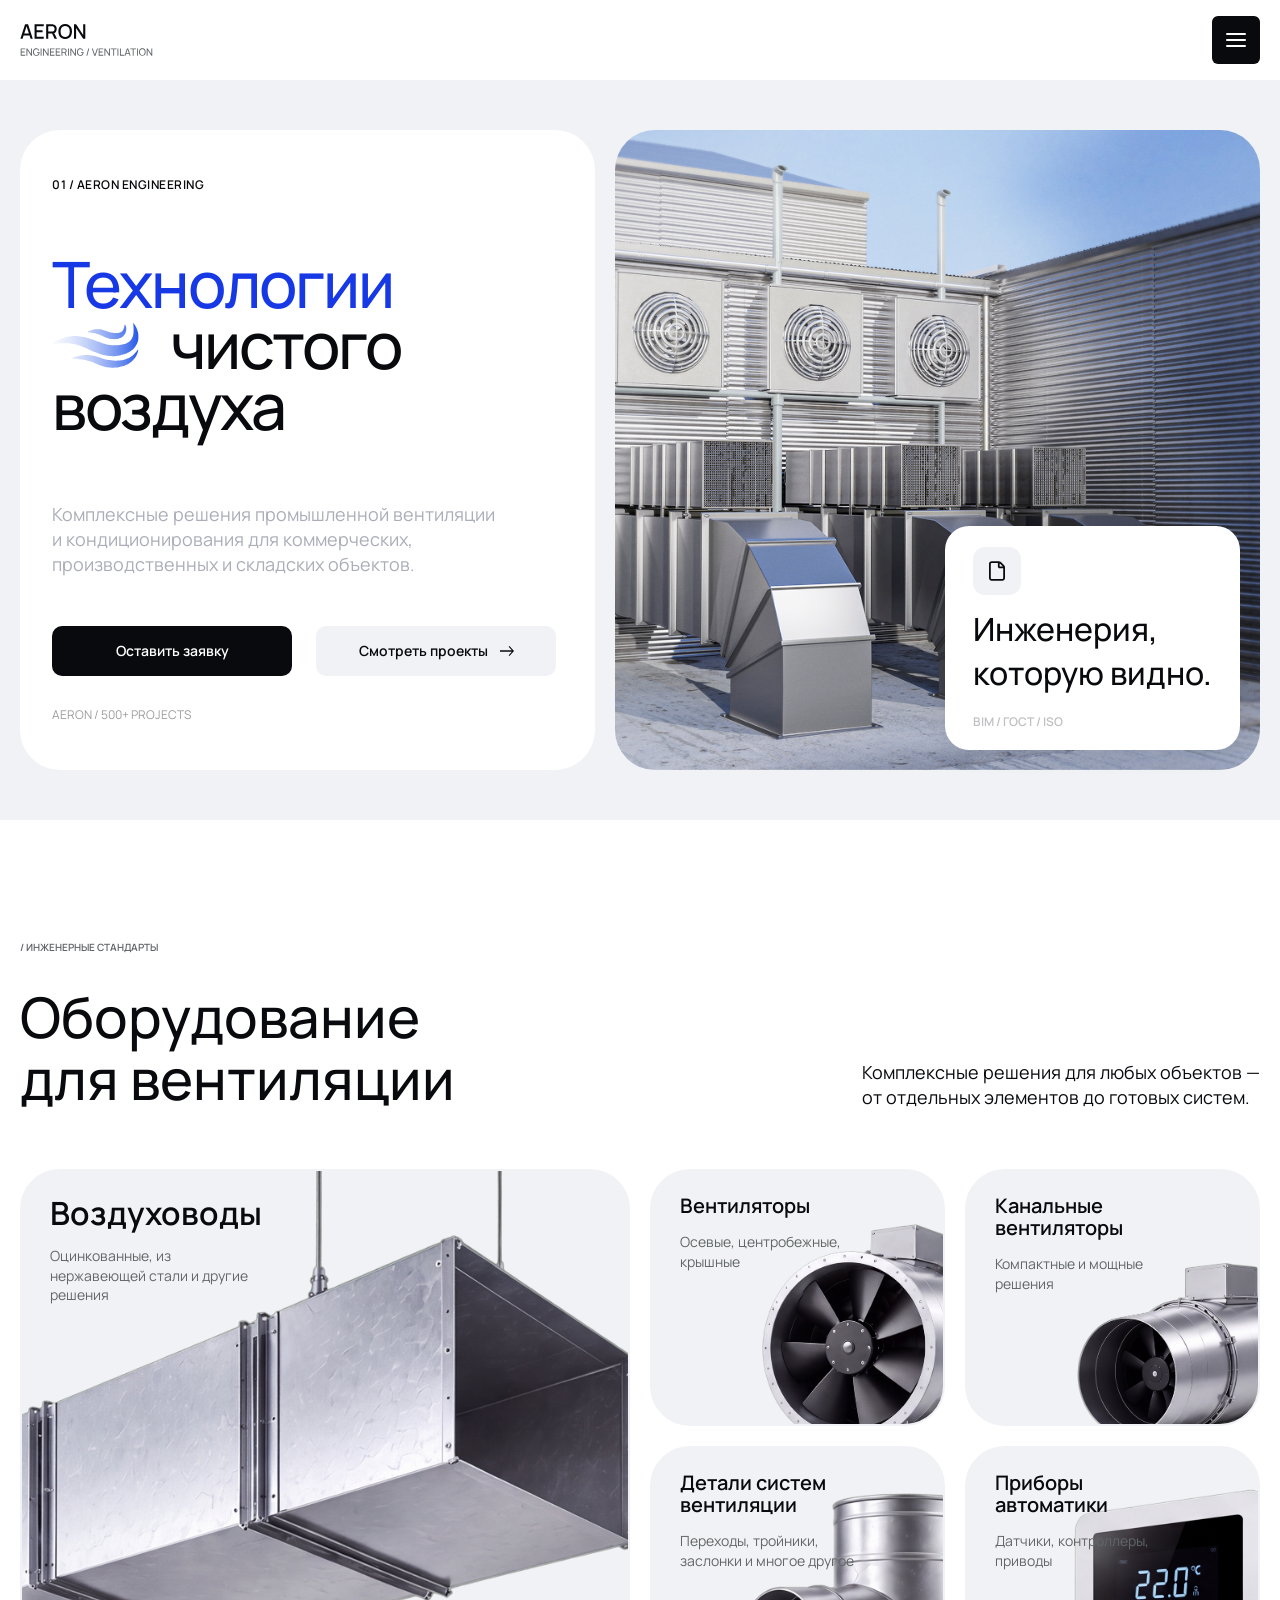
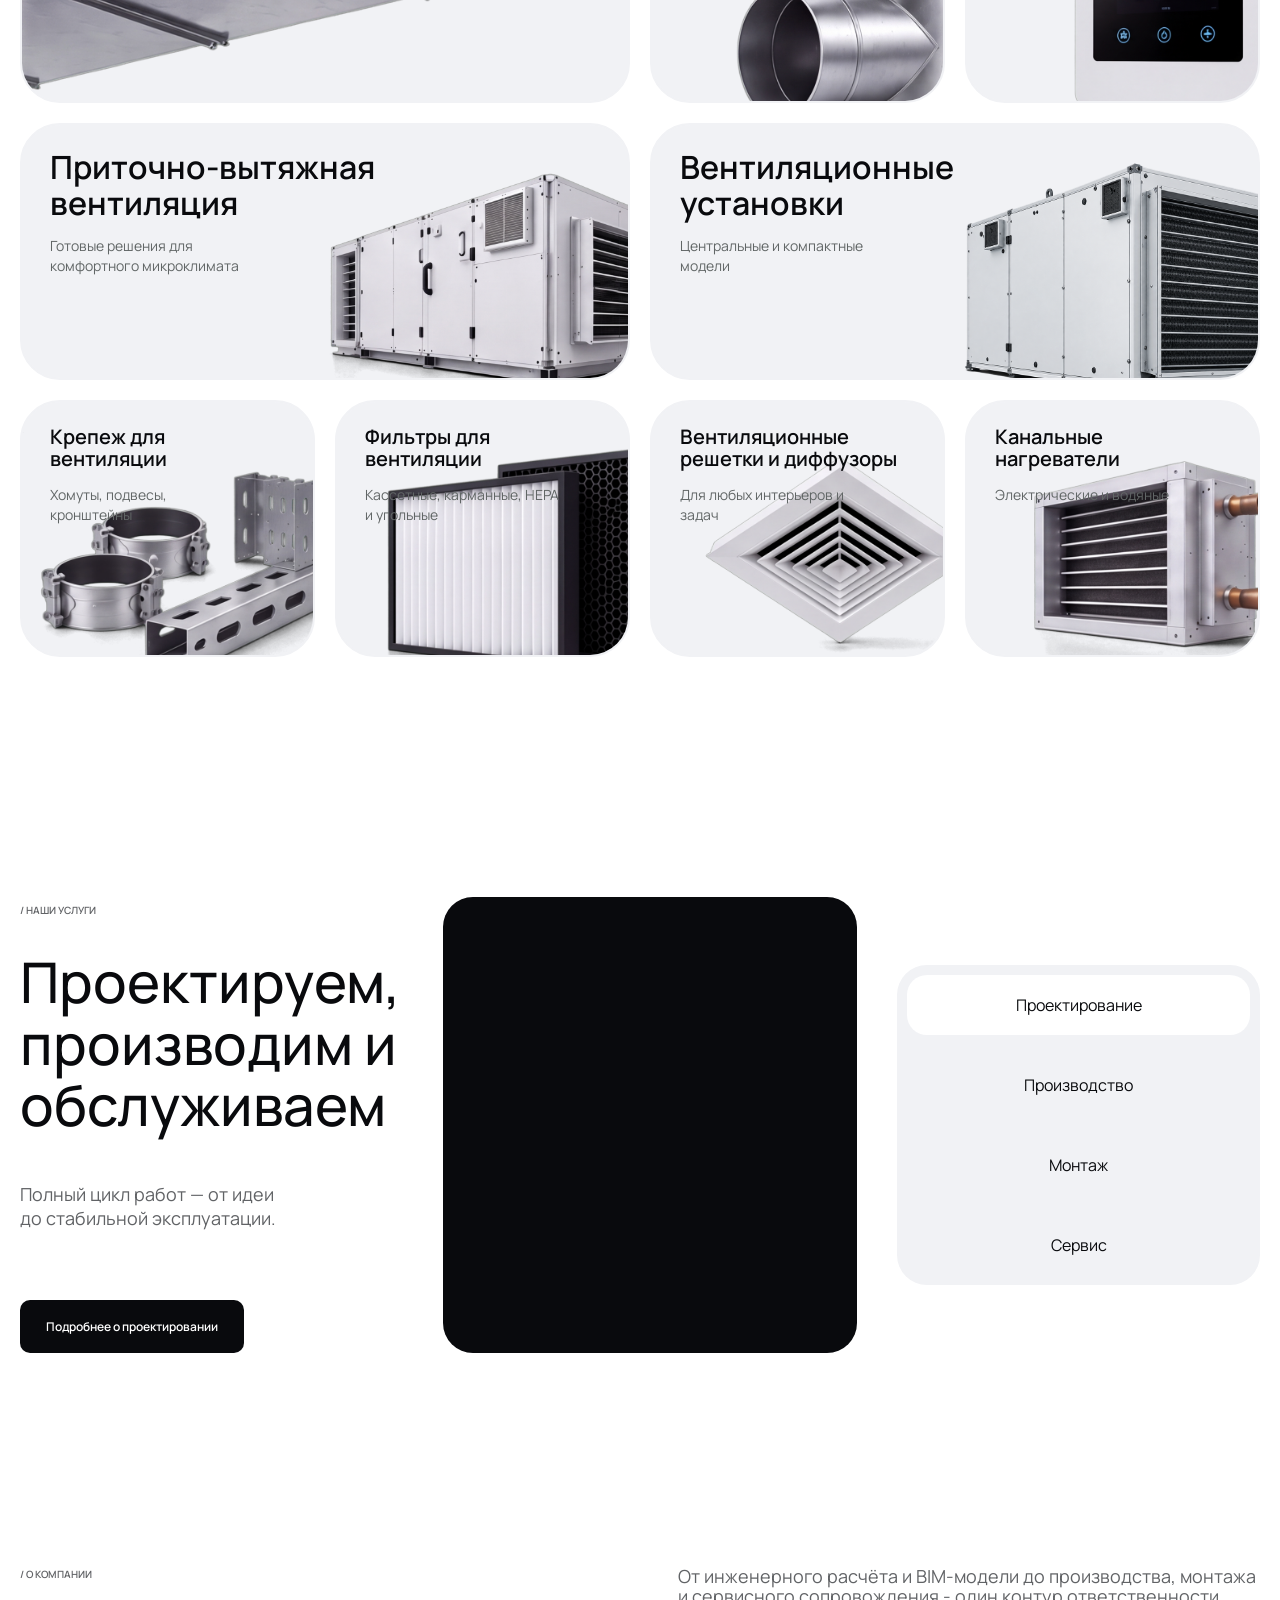
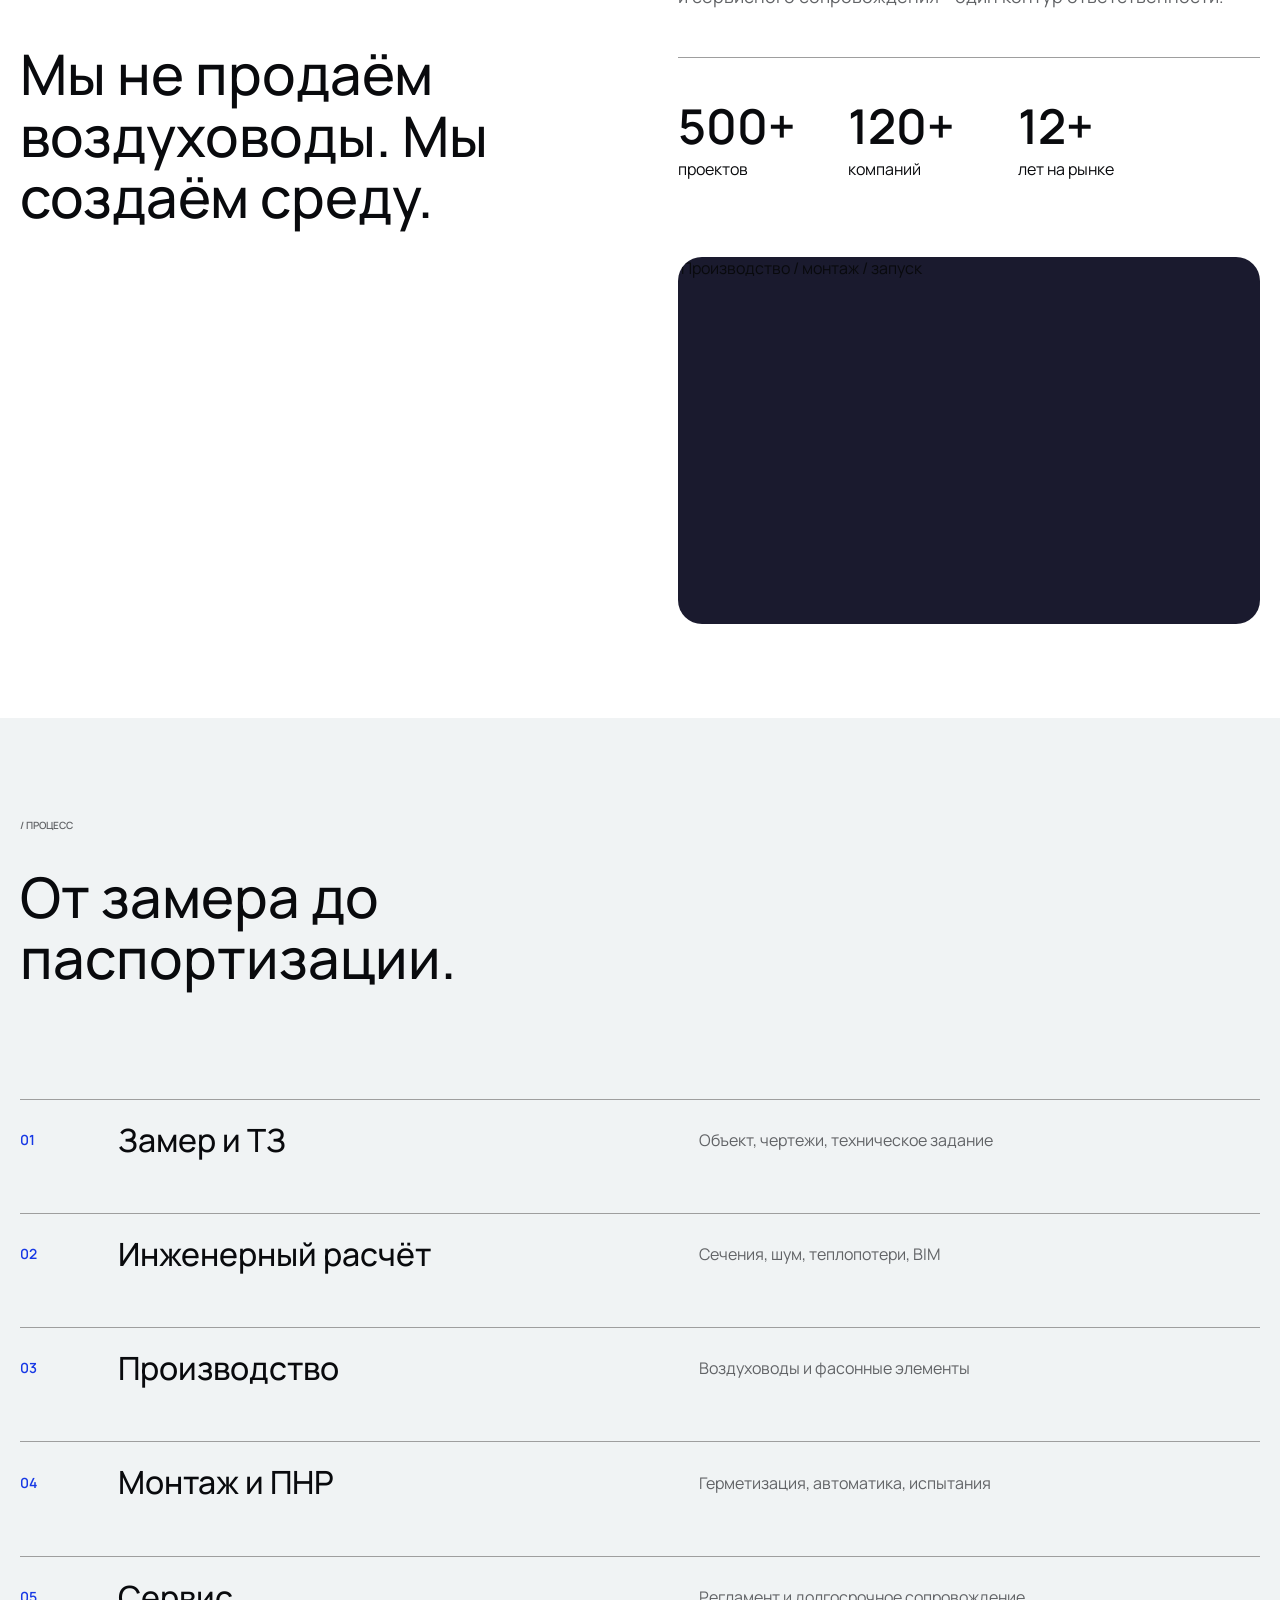
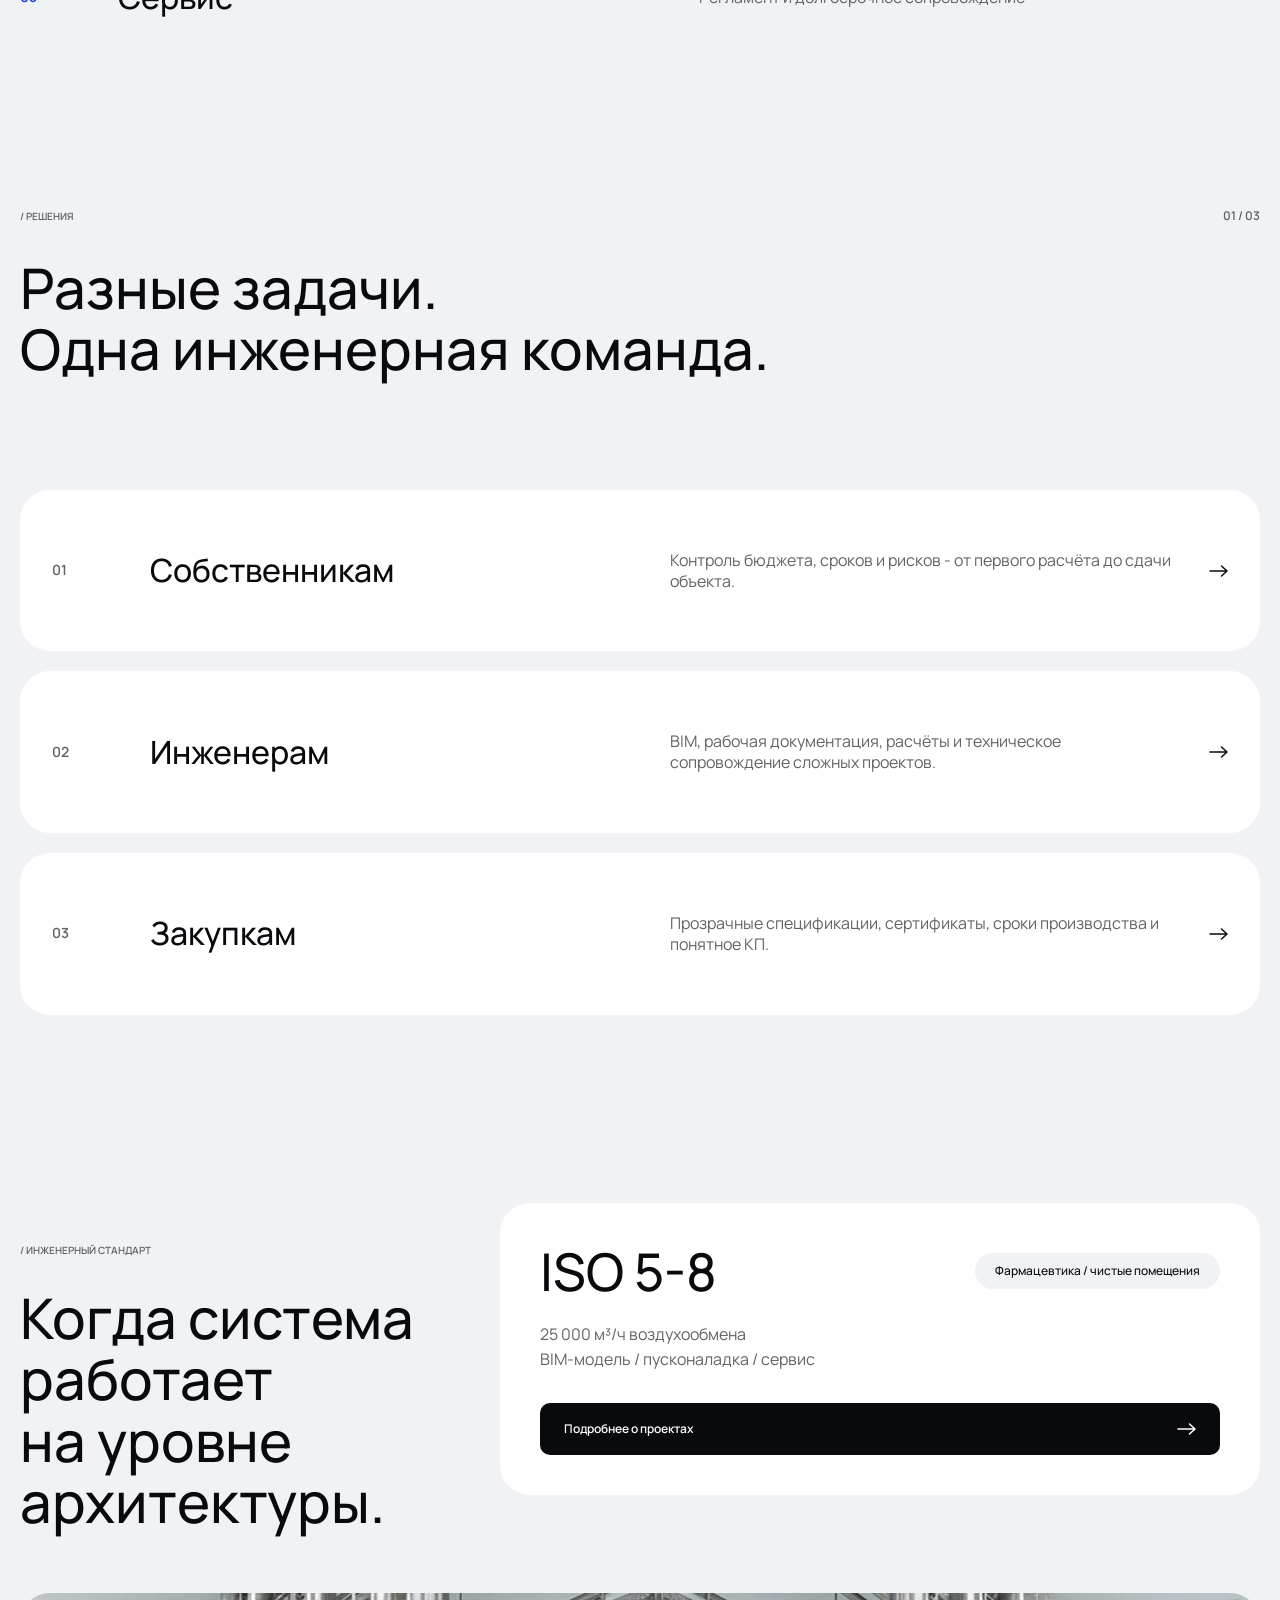
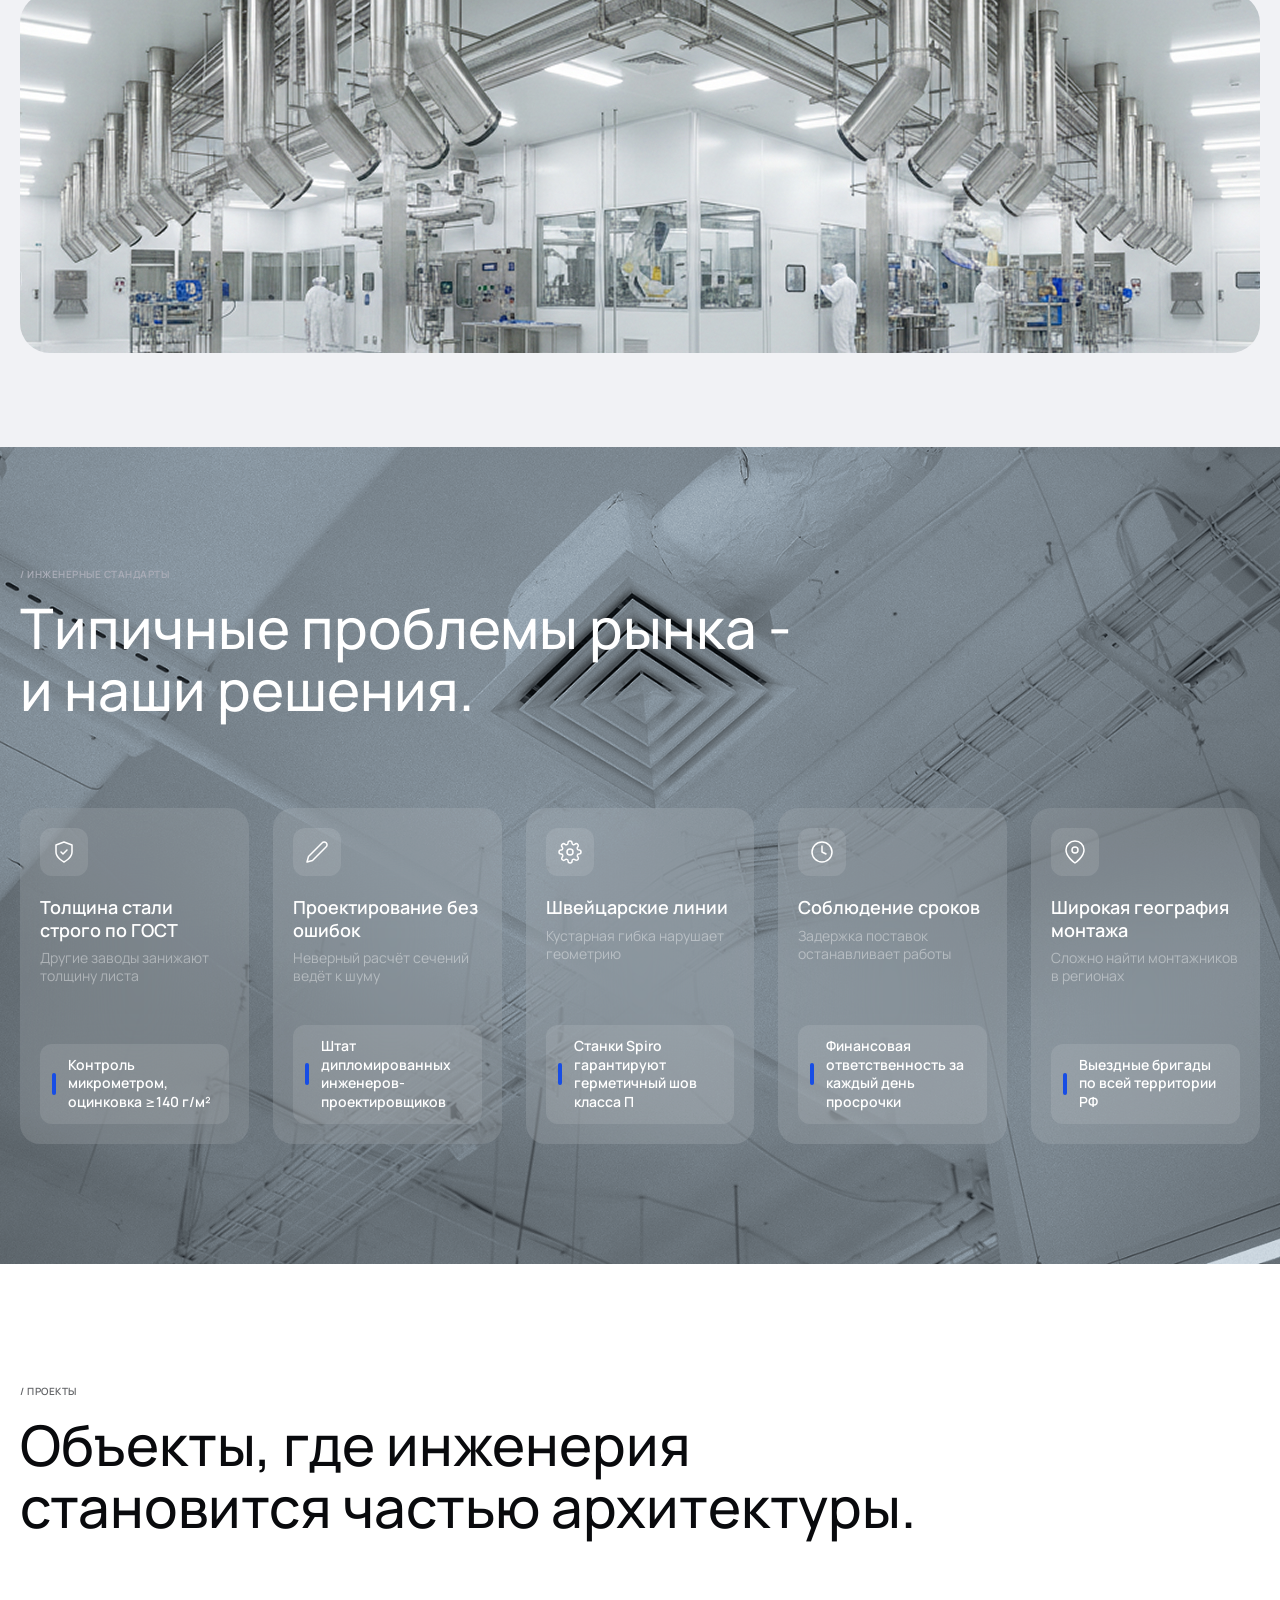
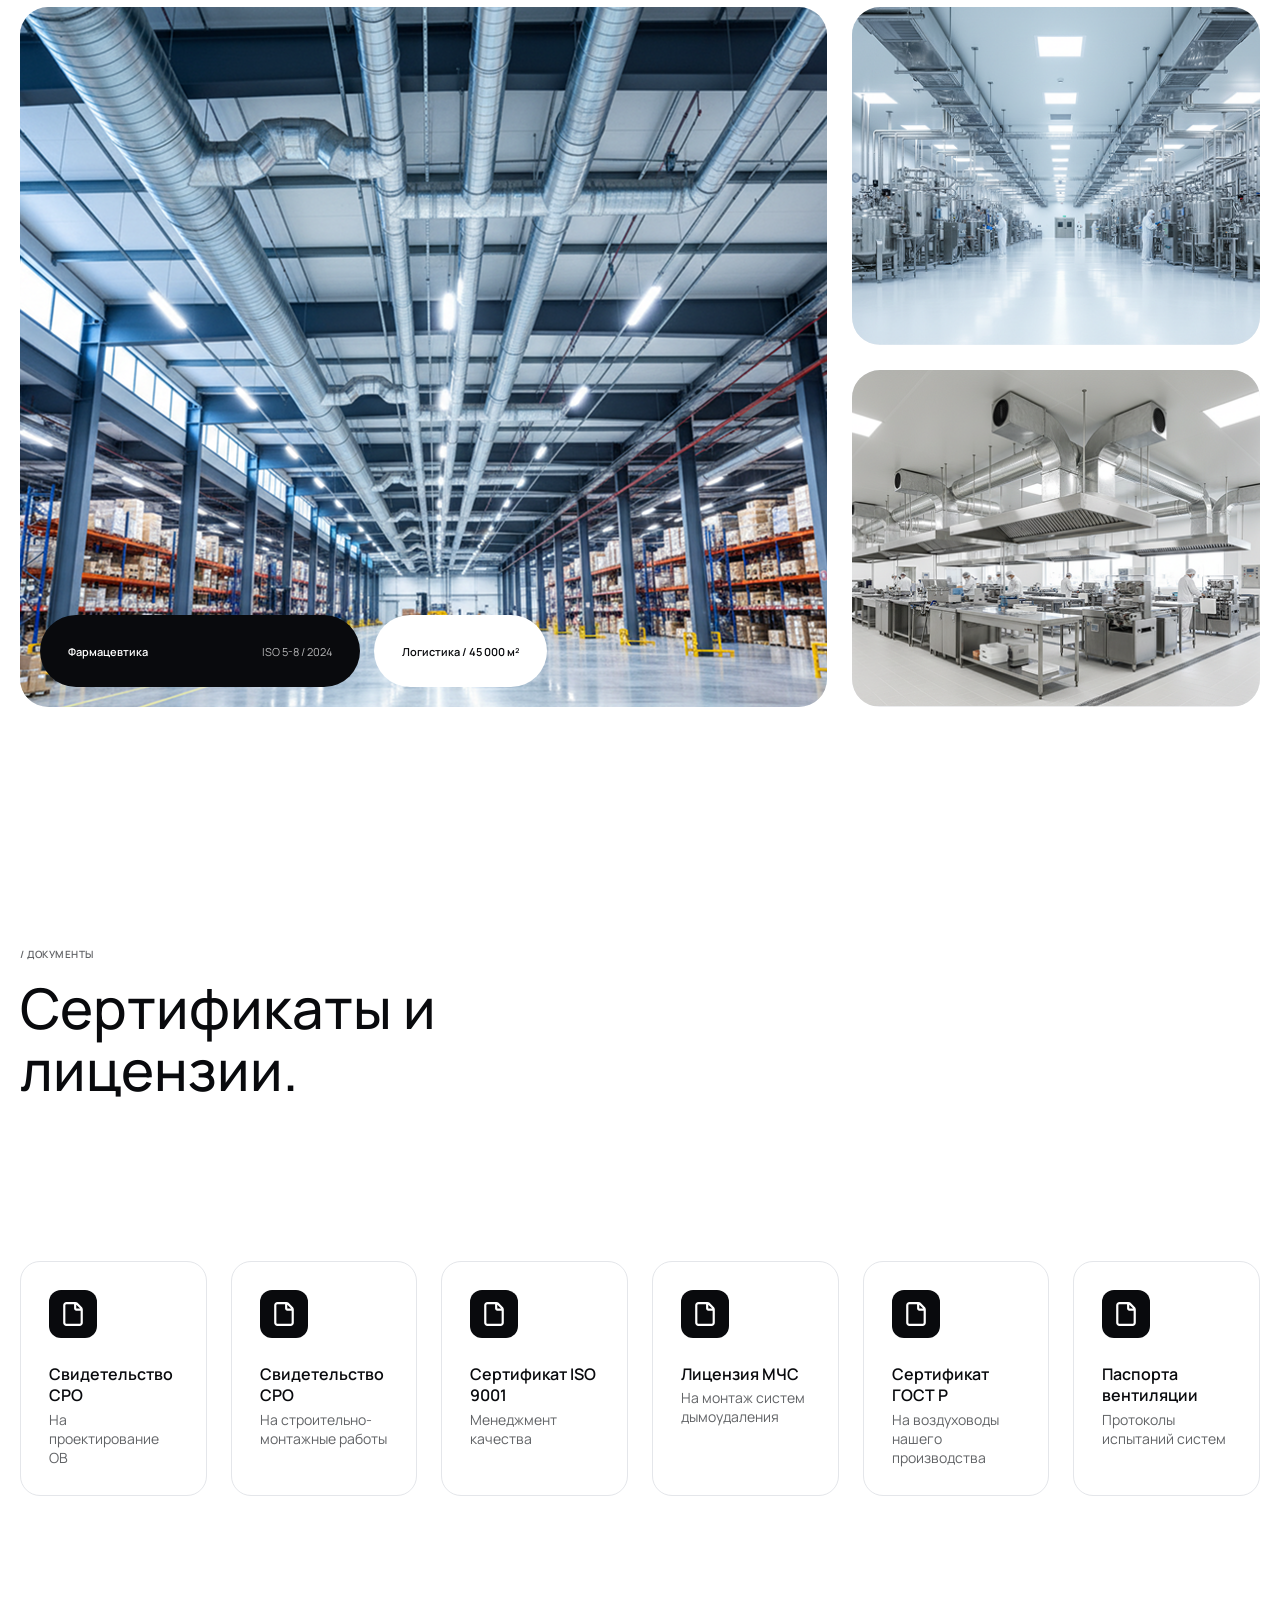
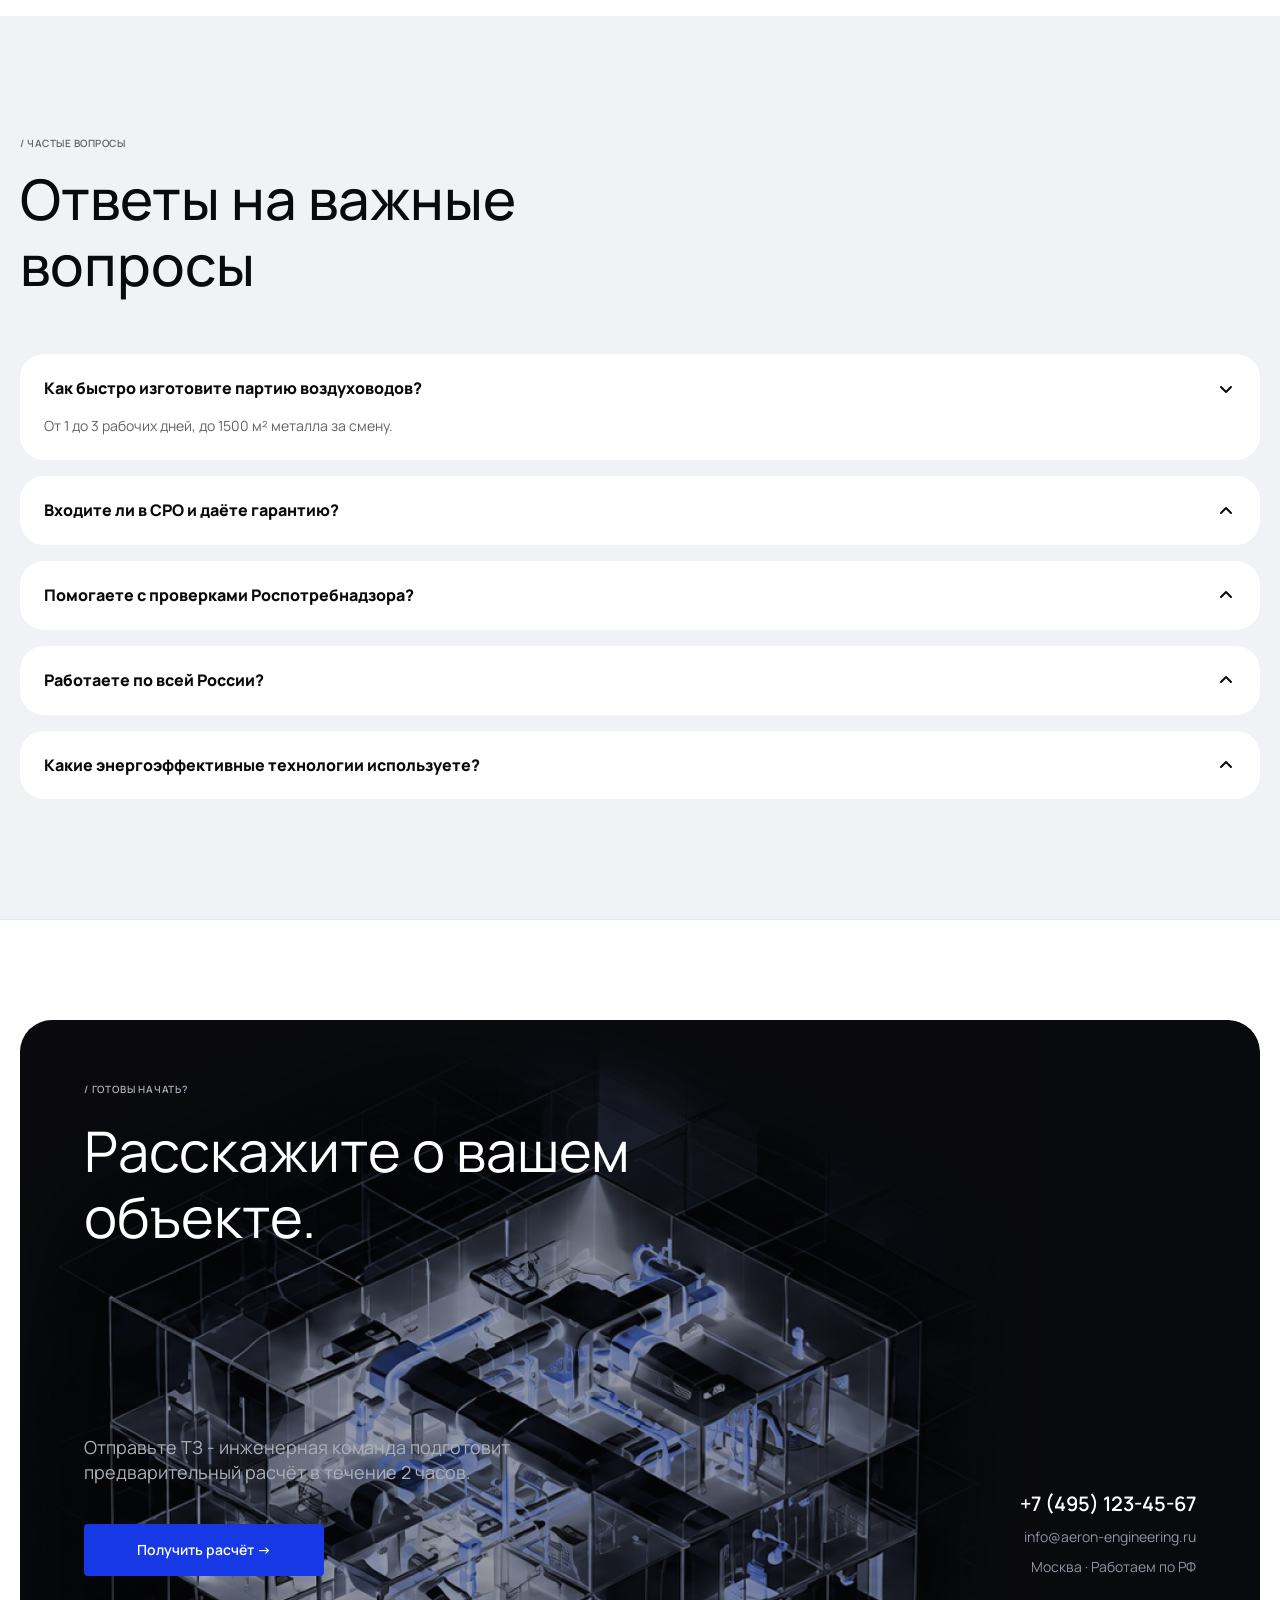
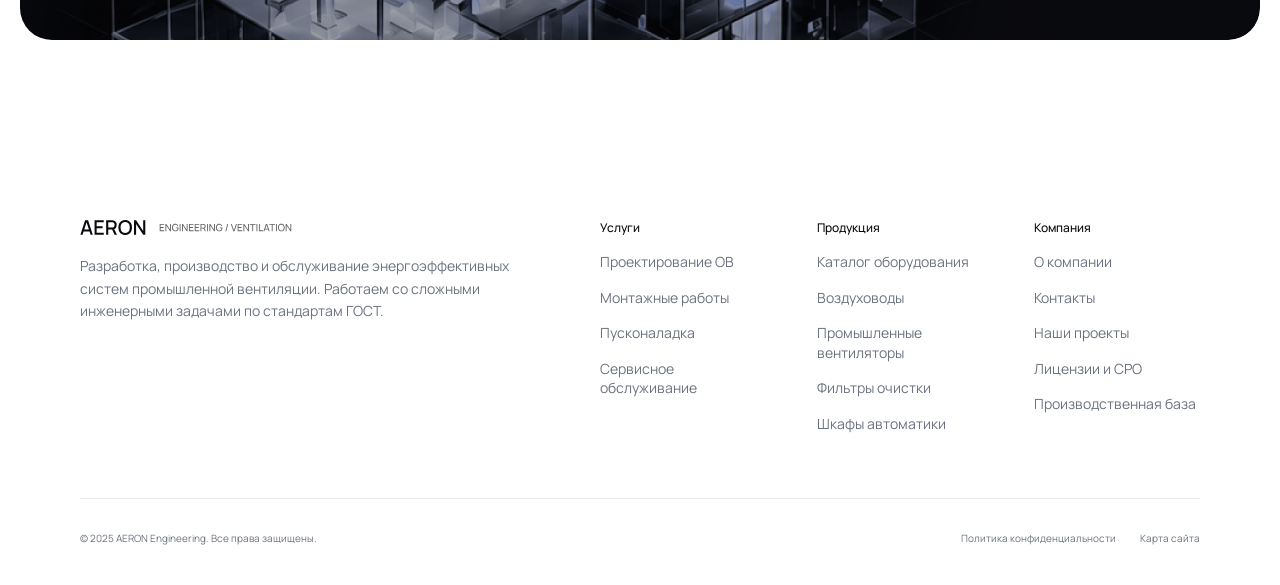
==== commit 354f3b94: "Страница каталога" ====
--- a/index.html
+++ b/index.html
@@ -24,7 +24,7 @@
                 </button>
                 <div class="header__menu" id="header-menu">
                     <nav class="header__nav" aria-label="Основная навигация">
-                        <a href="#" class="header__link header__link--catalog">
+                        <a href="catalog.html" class="header__link header__link--catalog">
                             <span class="header__menu-icon">
                                 <span class="header__menu-icon-line"></span>
                                 <span class="header__menu-icon-line"></span>
@@ -32,10 +32,10 @@
                             </span>
                             Каталог
                         </a>
-                        <a href="#" class="header__link">Решения</a>
+                        <a href="#" class="header__link">Оплата и доставка</a>
                         <a href="#" class="header__link">Производство</a>
                         <a href="#" class="header__link">Проекты</a>
-                        <a href="#" class="header__link">О компании</a>
+                        <a href="about.html" class="header__link">О компании</a>
                         <a href="contacts.html" class="header__link">Контакты</a>
                     </nav>
                     <!-- /.header__nav -->
@@ -125,196 +125,202 @@
 
             <div class="products__grid">
                 <!-- Card 01 — Big -->
-                <div class="products__card products__card--big">
-                    <div class="products__card-img">
-                        <img src="" alt="" class="products__card-img-el">
-                    </div>
-                    <div class="products__card-body">
-                        <p class="products__card-title">Воздуховоды</p>
-                        <p class="products__card-subtitle">Оцинкованные, из нержавеющей стали и другие решения</p>
-                    </div>
-                    <div class="products__card-bottom">
-                        <a href="#" class="products__card-link">
-                            <svg width="14" height="10" viewBox="0 0 14 10" fill="none" xmlns="http://www.w3.org/2000/svg">
-                                <path d="M9 1L13 5M13 5L9 9M13 5H1" stroke="currentColor" stroke-width="1.5" stroke-linecap="round" stroke-linejoin="round"/>
-                            </svg>
-                        </a>
-                    </div>
-                </div>
+                <a href="#" class="products__card products__card--big">
+                    <span class="products__card-img">
+                        <img src="./images/стандарты/standarts-11.png" alt="" class="products__card-img-el">
+                    </span>
+                    <span class="products__card-body">
+                        <span class="products__card-title">Воздуховоды</span>
+                        <span class="products__card-subtitle">Оцинкованные, из нержавеющей стали и другие решения</span>
+                    </span>
+                    <span class="products__card-bottom">
+                        <span class="products__card-link" aria-hidden="true">
+                            <svg width="14" height="10" viewBox="0 0 14 10" fill="none" xmlns="http://www.w3.org/2000/svg">
+                                <path d="M9 1L13 5M13 5L9 9M13 5H1" stroke="currentColor" stroke-width="1.5" stroke-linecap="round" stroke-linejoin="round"/>
+                            </svg>
+                        </span>
+                    </span>
+                </a>
 
                 <!-- Card 2 -->
-                <div class="products__card">
-                    <div class="products__card-img">
-                        <img src="" alt="" class="products__card-img-el">
-                    </div>
-                    <div class="products__card-body">
-                        <p class="products__card-title">Вентиляторы</p>
-                        <p class="products__card-subtitle">Осевые, центробежные, крышные</p>
-                    </div>
-                    <div class="products__card-bottom">
-                        <a href="#" class="products__card-link">
-                            <svg width="14" height="10" viewBox="0 0 14 10" fill="none" xmlns="http://www.w3.org/2000/svg">
-                                <path d="M9 1L13 5M13 5L9 9M13 5H1" stroke="currentColor" stroke-width="1.5" stroke-linecap="round" stroke-linejoin="round"/>
-                            </svg>
-                        </a>
-                    </div>
-                </div>
+                <a href="#" class="products__card">
+                    <span class="products__card-img">
+                        <img src="./images/стандарты/standarts-07.png" alt="" class="products__card-img-el">
+                    </span>
+                    <span class="products__card-body">
+                        <span class="products__card-title">Вентиляторы</span>
+                        <span class="products__card-subtitle">Осевые, центробежные, крышные</span>
+                    </span>
+                    <span class="products__card-bottom">
+                        <span class="products__card-link" aria-hidden="true">
+                            <svg width="14" height="10" viewBox="0 0 14 10" fill="none" xmlns="http://www.w3.org/2000/svg">
+                                <path d="M9 1L13 5M13 5L9 9M13 5H1" stroke="currentColor" stroke-width="1.5" stroke-linecap="round" stroke-linejoin="round"/>
+                            </svg>
+                        </span>
+                    </span>
+                </a>
 
                 <!-- Card 3 -->
-                <div class="products__card">
-                    <div class="products__card-img">
-                        <img src="" alt="" class="products__card-img-el">
-                    </div>
-                    <div class="products__card-body">
-                        <p class="products__card-title">Канальные<br>вентиляторы</p>
-                        <p class="products__card-subtitle">Компактные и мощные решения</p>
-                    </div>
-                    <div class="products__card-bottom">
-                        <a href="#" class="products__card-link">
-                            <svg width="14" height="10" viewBox="0 0 14 10" fill="none" xmlns="http://www.w3.org/2000/svg">
-                                <path d="M9 1L13 5M13 5L9 9M13 5H1" stroke="currentColor" stroke-width="1.5" stroke-linecap="round" stroke-linejoin="round"/>
-                            </svg>
-                        </a>
-                    </div>
-                </div>
+                <a href="#" class="products__card">
+                    <span class="products__card-img">
+                        <img src="./images/стандарты/standarts-03.png" alt="" class="products__card-img-el">
+                    </span>
+                    <span class="products__card-body">
+                        <span class="products__card-title">Канальные<br>вентиляторы</span>
+                        <span class="products__card-subtitle">Компактные и мощные решения</span>
+                    </span>
+                    <span class="products__card-bottom">
+                        <span class="products__card-link" aria-hidden="true">
+                            <svg width="14" height="10" viewBox="0 0 14 10" fill="none" xmlns="http://www.w3.org/2000/svg">
+                                <path d="M9 1L13 5M13 5L9 9M13 5H1" stroke="currentColor" stroke-width="1.5" stroke-linecap="round" stroke-linejoin="round"/>
+                            </svg>
+                        </span>
+                    </span>
+                </a>
 
                 <!-- Card 4 -->
-                <div class="products__card">
-                    <div class="products__card-img">
-                        <img src="" alt="" class="products__card-img-el">
-                    </div>
-                    <div class="products__card-body">
-                        <p class="products__card-title">Детали систем<br>вентиляции</p>
-                        <p class="products__card-subtitle">Переходы, тройники, заслонки и многое другое</p>
-                    </div>
-                    <div class="products__card-bottom">
-                        <a href="#" class="products__card-link">
-                            <svg width="14" height="10" viewBox="0 0 14 10" fill="none" xmlns="http://www.w3.org/2000/svg">
-                                <path d="M9 1L13 5M13 5L9 9M13 5H1" stroke="currentColor" stroke-width="1.5" stroke-linecap="round" stroke-linejoin="round"/>
-                            </svg>
-                        </a>
-                    </div>
-                </div>
+                <a href="#" class="products__card">
+                    <span class="products__card-img">
+                        <img src="./images/стандарты/standarts-10.png" alt="" class="products__card-img-el">
+                    </span>
+                    <span class="products__card-body">
+                        <span class="products__card-title">Детали систем<br>вентиляции</span>
+                        <span class="products__card-subtitle">Переходы, тройники, заслонки и многое другое</span>
+                    </span>
+                    <span class="products__card-bottom">
+                        <span class="products__card-link" aria-hidden="true">
+                            <svg width="14" height="10" viewBox="0 0 14 10" fill="none" xmlns="http://www.w3.org/2000/svg">
+                                <path d="M9 1L13 5M13 5L9 9M13 5H1" stroke="currentColor" stroke-width="1.5" stroke-linecap="round" stroke-linejoin="round"/>
+                            </svg>
+                        </span>
+                    </span>
+                </a>
 
                 <!-- Card 5 -->
-                <div class="products__card">
-                    <div class="products__card-img">
-                        <img src="" alt="" class="products__card-img-el">
-                    </div>
-                    <div class="products__card-body">
-                        <p class="products__card-title">Приборы<br>автоматики</p>
-                        <p class="products__card-subtitle">Датчики, контроллеры, приводы</p>
-                    </div>
-                    <div class="products__card-bottom">
-                        <a href="#" class="products__card-link">
-                            <svg width="14" height="10" viewBox="0 0 14 10" fill="none" xmlns="http://www.w3.org/2000/svg">
-                                <path d="M9 1L13 5M13 5L9 9M13 5H1" stroke="currentColor" stroke-width="1.5" stroke-linecap="round" stroke-linejoin="round"/>
-                            </svg>
-                        </a>
-                    </div>
-                </div>
+                <a href="#" class="products__card">
+                    <span class="products__card-img">
+                        <img src="./images/стандарты/standarts-06.png" alt="" class="products__card-img-el">
+                    </span>
+                    <span class="products__card-body">
+                        <span class="products__card-title">Приборы<br>автоматики</span>
+                        <span class="products__card-subtitle">Датчики, контроллеры, приводы</span>
+                    </span>
+                    <span class="products__card-bottom">
+                        <span class="products__card-link" aria-hidden="true">
+                            <svg width="14" height="10" viewBox="0 0 14 10" fill="none" xmlns="http://www.w3.org/2000/svg">
+                                <path d="M9 1L13 5M13 5L9 9M13 5H1" stroke="currentColor" stroke-width="1.5" stroke-linecap="round" stroke-linejoin="round"/>
+                            </svg>
+                        </span>
+                    </span>
+                </a>
 
                 <!-- Card 6 — Flat -->
-                <div class="products__card products__card--flat">
-                    <div class="products__card-body">
-                        <p class="products__card-title">Приточно-вытяжная<br>вентиляция</p>
-                        <p class="products__card-subtitle">Готовые решения для комфортного микроклимата</p>
-                    </div>
-                    <div class="products__card-bottom">
-                        <a href="#" class="products__card-link">
-                            <svg width="14" height="10" viewBox="0 0 14 10" fill="none" xmlns="http://www.w3.org/2000/svg">
-                                <path d="M9 1L13 5M13 5L9 9M13 5H1" stroke="currentColor" stroke-width="1.5" stroke-linecap="round" stroke-linejoin="round"/>
-                            </svg>
-                        </a>
-                    </div>
-                </div>
+                <a href="#" class="products__card products__card--flat">
+                    <span class="products__card-img">
+                        <img src="./images/стандарты/standarts-02.png" alt="" class="products__card-img-el">
+                    </span>
+                    <span class="products__card-body">
+                        <span class="products__card-title">Приточно-вытяжная<br>вентиляция</span>
+                        <span class="products__card-subtitle">Готовые решения для комфортного микроклимата</span>
+                    </span>
+                    <span class="products__card-bottom">
+                        <span class="products__card-link" aria-hidden="true">
+                            <svg width="14" height="10" viewBox="0 0 14 10" fill="none" xmlns="http://www.w3.org/2000/svg">
+                                <path d="M9 1L13 5M13 5L9 9M13 5H1" stroke="currentColor" stroke-width="1.5" stroke-linecap="round" stroke-linejoin="round"/>
+                            </svg>
+                        </span>
+                    </span>
+                </a>
 
                 <!-- Card 7 — Flat -->
-                <div class="products__card products__card--flat">
-                    <div class="products__card-body">
-                        <p class="products__card-title">Вентиляционные<br>установки</p>
-                        <p class="products__card-subtitle">Центральные и компактные модели</p>
-                    </div>
-                    <div class="products__card-bottom">
-                        <a href="#" class="products__card-link">
-                            <svg width="14" height="10" viewBox="0 0 14 10" fill="none" xmlns="http://www.w3.org/2000/svg">
-                                <path d="M9 1L13 5M13 5L9 9M13 5H1" stroke="currentColor" stroke-width="1.5" stroke-linecap="round" stroke-linejoin="round"/>
-                            </svg>
-                        </a>
-                    </div>
-                </div>
+                <a href="#" class="products__card products__card--flat">
+                    <span class="products__card-img">
+                        <img src="./images/стандарты/standarts-09.png" alt="" class="products__card-img-el">
+                    </span>
+                    <span class="products__card-body">
+                        <span class="products__card-title">Вентиляционные<br>установки</span>
+                        <span class="products__card-subtitle">Центральные и компактные модели</span>
+                    </span>
+                    <span class="products__card-bottom">
+                        <span class="products__card-link" aria-hidden="true">
+                            <svg width="14" height="10" viewBox="0 0 14 10" fill="none" xmlns="http://www.w3.org/2000/svg">
+                                <path d="M9 1L13 5M13 5L9 9M13 5H1" stroke="currentColor" stroke-width="1.5" stroke-linecap="round" stroke-linejoin="round"/>
+                            </svg>
+                        </span>
+                    </span>
+                </a>
 
                 <!-- Card 8 -->
-                <div class="products__card">
-                    <div class="products__card-img">
-                        <img src="" alt="" class="products__card-img-el">
-                    </div>
-                    <div class="products__card-body">
-                        <p class="products__card-title">Крепеж для<br>вентиляции</p>
-                        <p class="products__card-subtitle">Хомуты, подвесы, кронштейны</p>
-                    </div>
-                    <div class="products__card-bottom">
-                        <a href="#" class="products__card-link">
-                            <svg width="14" height="10" viewBox="0 0 14 10" fill="none" xmlns="http://www.w3.org/2000/svg">
-                                <path d="M9 1L13 5M13 5L9 9M13 5H1" stroke="currentColor" stroke-width="1.5" stroke-linecap="round" stroke-linejoin="round"/>
-                            </svg>
-                        </a>
-                    </div>
-                </div>
+                <a href="#" class="products__card">
+                    <span class="products__card-img">
+                        <img src="./images/стандарты/standarts-05.png" alt="" class="products__card-img-el">
+                    </span>
+                    <span class="products__card-body">
+                        <span class="products__card-title">Крепеж для<br>вентиляции</span>
+                        <span class="products__card-subtitle">Хомуты, подвесы, кронштейны</span>
+                    </span>
+                    <span class="products__card-bottom">
+                        <span class="products__card-link" aria-hidden="true">
+                            <svg width="14" height="10" viewBox="0 0 14 10" fill="none" xmlns="http://www.w3.org/2000/svg">
+                                <path d="M9 1L13 5M13 5L9 9M13 5H1" stroke="currentColor" stroke-width="1.5" stroke-linecap="round" stroke-linejoin="round"/>
+                            </svg>
+                        </span>
+                    </span>
+                </a>
 
                 <!-- Card 9 -->
-                <div class="products__card">
-                    <div class="products__card-img">
-                        <img src="" alt="" class="products__card-img-el">
-                    </div>
-                    <div class="products__card-body">
-                        <p class="products__card-title">Фильтры для<br>вентиляции</p>
-                        <p class="products__card-subtitle">Кассетные, карманные, HEPA и угольные</p>
-                    </div>
-                    <div class="products__card-bottom">
-                        <a href="#" class="products__card-link">
-                            <svg width="14" height="10" viewBox="0 0 14 10" fill="none" xmlns="http://www.w3.org/2000/svg">
-                                <path d="M9 1L13 5M13 5L9 9M13 5H1" stroke="currentColor" stroke-width="1.5" stroke-linecap="round" stroke-linejoin="round"/>
-                            </svg>
-                        </a>
-                    </div>
-                </div>
+                <a href="#" class="products__card">
+                    <span class="products__card-img">
+                        <img src="./images/стандарты/standarts-01.png" alt="" class="products__card-img-el">
+                    </span>
+                    <span class="products__card-body">
+                        <span class="products__card-title">Фильтры для<br>вентиляции</span>
+                        <span class="products__card-subtitle">Кассетные, карманные, HEPA и угольные</span>
+                    </span>
+                    <span class="products__card-bottom">
+                        <span class="products__card-link" aria-hidden="true">
+                            <svg width="14" height="10" viewBox="0 0 14 10" fill="none" xmlns="http://www.w3.org/2000/svg">
+                                <path d="M9 1L13 5M13 5L9 9M13 5H1" stroke="currentColor" stroke-width="1.5" stroke-linecap="round" stroke-linejoin="round"/>
+                            </svg>
+                        </span>
+                    </span>
+                </a>
 
                 <!-- Card 10 -->
-                <div class="products__card">
-                    <div class="products__card-img">
-                        <img src="" alt="" class="products__card-img-el">
-                    </div>
-                    <div class="products__card-body">
-                        <p class="products__card-title">Вентиляционные<br>решетки и диффузоры</p>
-                        <p class="products__card-subtitle">Для любых интерьеров и задач</p>
-                    </div>
-                    <div class="products__card-bottom">
-                        <a href="#" class="products__card-link">
-                            <svg width="14" height="10" viewBox="0 0 14 10" fill="none" xmlns="http://www.w3.org/2000/svg">
-                                <path d="M9 1L13 5M13 5L9 9M13 5H1" stroke="currentColor" stroke-width="1.5" stroke-linecap="round" stroke-linejoin="round"/>
-                            </svg>
-                        </a>
-                    </div>
-                </div>
+                <a href="#" class="products__card">
+                    <span class="products__card-img">
+                        <img src="./images/стандарты/standarts-08.png" alt="" class="products__card-img-el">
+                    </span>
+                    <span class="products__card-body">
+                        <span class="products__card-title">Вентиляционные<br>решетки и диффузоры</span>
+                        <span class="products__card-subtitle">Для любых интерьеров и задач</span>
+                    </span>
+                    <span class="products__card-bottom">
+                        <span class="products__card-link" aria-hidden="true">
+                            <svg width="14" height="10" viewBox="0 0 14 10" fill="none" xmlns="http://www.w3.org/2000/svg">
+                                <path d="M9 1L13 5M13 5L9 9M13 5H1" stroke="currentColor" stroke-width="1.5" stroke-linecap="round" stroke-linejoin="round"/>
+                            </svg>
+                        </span>
+                    </span>
+                </a>
 
                 <!-- Card 11 -->
-                <div class="products__card">
-                    <div class="products__card-img">
-                        <img src="" alt="" class="products__card-img-el">
-                    </div>
-                    <div class="products__card-body">
-                        <p class="products__card-title">Канальные<br>нагреватели</p>
-                        <p class="products__card-subtitle">Электрические и водяные</p>
-                    </div>
-                    <div class="products__card-bottom">
-                        <a href="#" class="products__card-link">
-                            <svg width="14" height="10" viewBox="0 0 14 10" fill="none" xmlns="http://www.w3.org/2000/svg">
-                                <path d="M9 1L13 5M13 5L9 9M13 5H1" stroke="currentColor" stroke-width="1.5" stroke-linecap="round" stroke-linejoin="round"/>
-                            </svg>
-                        </a>
-                    </div>
-                </div>
+                <a href="#" class="products__card">
+                    <span class="products__card-img">
+                        <img src="./images/стандарты/standarts-04.png" alt="" class="products__card-img-el">
+                    </span>
+                    <span class="products__card-body">
+                        <span class="products__card-title">Канальные<br>нагреватели</span>
+                        <span class="products__card-subtitle">Электрические и водяные</span>
+                    </span>
+                    <span class="products__card-bottom">
+                        <span class="products__card-link" aria-hidden="true">
+                            <svg width="14" height="10" viewBox="0 0 14 10" fill="none" xmlns="http://www.w3.org/2000/svg">
+                                <path d="M9 1L13 5M13 5L9 9M13 5H1" stroke="currentColor" stroke-width="1.5" stroke-linecap="round" stroke-linejoin="round"/>
+                            </svg>
+                        </span>
+                    </span>
+                </a>
             </div>
             <!-- /.products__grid -->
         </div>
@@ -520,7 +526,7 @@
     </section>
     <!-- /.feature -->
 
-        <section class="standatrs">
+    <section class="standatrs">
         <div class="container">
             <div class="standatrs__heading">
                 <span class="standatrs__sub">/ ИНЖЕНЕРНЫЕ СТАНДАРТЫ</span>
@@ -932,6 +938,7 @@
                         </div>
                         <div class="footer__column">
                             <h2 class="footer__column-title">Продукция</h2>
+                            <a href="catalog.html" class="footer__link">Каталог оборудования</a>
                             <a href="#" class="footer__link">Воздуховоды</a>
                             <a href="#" class="footer__link">Промышленные вентиляторы</a>
                             <a href="#" class="footer__link">Фильтры очистки</a>
@@ -939,7 +946,8 @@
                         </div>
                         <div class="footer__column">
                             <h2 class="footer__column-title">Компания</h2>
-                            <a href="#" class="footer__link">О компании</a>
+                            <a href="about.html" class="footer__link">О компании</a>
+                            <a href="contacts.html" class="footer__link">Контакты</a>
                             <a href="#" class="footer__link">Наши проекты</a>
                             <a href="#" class="footer__link">Лицензии и СРО</a>
                             <a href="#" class="footer__link">Производственная база</a>
--- a/css/style.css
+++ b/css/style.css
@@ -512,16 +512,29 @@
     flex-direction: column;
     border-radius: 40px;
     overflow: hidden;
-    background-color: var(--light-bg);
+    background: var(--light-bg);
     min-height: 257px;
+    border: 2px solid var(--light-bg);
+    transition: background 0.2s ease;
+}
+
+.products__card:hover {
+    background: transparent;
 }
 
 .products__card-img {
     position: absolute;
-    inset: 0;
     width: 100%;
     height: 100%;
     z-index: 0;
+    object-fit: cover;
+}
+
+.products__card:not(:first-child) .products__card-img {
+    height: 100%;
+    width: auto;
+    right: -60px;
+    bottom: -30px;
 }
 
 .products__card-img-el {
@@ -541,11 +554,11 @@
 }
 
 .products__card-title {
-    font-size: 24px;
+    font-size: 20px;
     font-weight: 600;
-    line-height: 28px;
+    line-height: 1.1;
     color: var(--dark);
-    margin-bottom: 4px;
+    margin-bottom: 15px;
 }
 
 .products__card-subtitle {
@@ -553,6 +566,8 @@
     font-weight: 400;
     line-height: 1.4;
     color: #616666;
+    max-width: 200px;
+    border-radius: 10px;
 }
 
 .products__card-bottom {
@@ -568,22 +583,28 @@
     width: 32px;
     height: 32px;
     border-radius: 50%;
-    background-color: var(--accent);
-    color: var(--light);
+    background-color: var(--light);
+    color: var(--dark);
     display: flex;
     align-items: center;
     justify-content: center;
     flex-shrink: 0;
     opacity: 0;
-    transition: opacity 0.3s ease;
+    transition: opacity 0.2s ease;
 }
 
 .products__card-link svg path {
     stroke: currentColor;
 }
 
-.products__card:hover .products__card-link {
+.products__card:hover .products__card-link,
+.products__card:focus-visible .products__card-link {
     opacity: 1;
+}
+
+.products__card:focus-visible {
+    outline: 2px solid var(--accent);
+    outline-offset: 4px;
 }
 
 /* ----- Big card (2 rows × 2 columns) ----- */
@@ -1078,7 +1099,7 @@
 
 /* ================= RESPONSIVE ================== */
 
-@media (max-width: 1500px) and (min-width: 1401px) {
+@media (max-width: 1600px) and (min-width: 1401px) {
     .header__action {
         gap: 16px;
     }
@@ -3320,9 +3341,6 @@
     background-color: var(--light-bg);
 }
 
-.contacts__container {
-    max-width: 1440px;
-}
 
 .contacts__heading {
     margin-bottom: 40px;
@@ -3345,27 +3363,140 @@
 }
 
 .contacts__details {
-    display: grid;
-    grid-template-columns: minmax(0, 1.1fr) minmax(0, 0.9fr);
-    gap: 48px;
-    padding: 40px;
+    display: flex;
+    justify-content: space-between;
+    align-items: stretch;
+    gap: 24px;
+}
+
+.contacts__company {
+    display: flex;
+    flex-direction: column;
+    gap: 20px;
+    padding: 28px;
     border-radius: 24px;
     background-color: var(--light);
+    max-width: 60%;
+    width: 100%;
+}
+
+.contacts__company-heading {
+    display: flex;
+    align-items: center;
+    gap: 16px;
+}
+
+.contacts__company-icon {
+    display: flex;
+    flex: 0 0 52px;
+    align-items: center;
+    justify-content: center;
+    width: 52px;
+    height: 52px;
+    border-radius: 16px;
+    background-color: var(--accent);
+    color: var(--light);
+}
+
+.contacts__company-icon svg {
+    width: 24px;
+    height: 24px;
+    fill: none;
+    stroke: currentColor;
+    stroke-width: 1.5;
+    stroke-linecap: round;
+    stroke-linejoin: round;
+}
+
+.contacts__company-caption,
+.contacts__address-label {
+    display: block;
+    color: var(--light-text);
+    font-size: 10px;
+    font-weight: 600;
+    letter-spacing: 0.06em;
+    text-transform: uppercase;
 }
 
 .contacts__company-title {
-    margin-bottom: 16px;
+    margin-top: 5px;
     color: var(--dark);
     font-size: 20px;
-    font-weight: 500;
+    font-weight: 600;
     line-height: 1.3;
 }
 
 .contacts__company-links {
-    display: flex;
-    flex-direction: column;
-    align-items: flex-start;
-    gap: 6px;
+    display: grid;
+    grid-template-columns: repeat(2, minmax(0, 1fr));
+    gap: 10px;
+}
+
+.contacts__email-link {
+    display: flex;
+    min-width: 0;
+    align-items: center;
+    gap: 10px;
+    padding: 10px 12px;
+    border-radius: 12px;
+    background-color: var(--light-bg);
+    color: var(--dark);
+    font-size: 13px;
+    line-height: 1.3;
+    overflow-wrap: anywhere;
+    transition: color 0.2s ease, background-color 0.2s ease;
+}
+
+.contacts__email-link:hover {
+    background-color: #E4E6EA;
+    color: var(--accent);
+}
+
+.contacts__email-icon,
+.contacts__address-icon {
+    display: flex;
+    flex: 0 0 32px;
+    align-items: center;
+    justify-content: center;
+    width: 32px;
+    height: 32px;
+    border-radius: 10px;
+    background-color: var(--light);
+    color: var(--accent);
+}
+
+.contacts__email-icon svg,
+.contacts__address-icon svg {
+    width: 17px;
+    height: 17px;
+    fill: none;
+    stroke: currentColor;
+    stroke-width: 1.5;
+    stroke-linecap: round;
+    stroke-linejoin: round;
+}
+
+.contacts__address-card {
+    display: flex;
+    align-items: center;
+    gap: 12px;
+    margin-top: auto;
+    padding-top: 16px;
+    border-top: 1px solid #E4E6EA;
+}
+
+.contacts__address-icon {
+    flex-basis: 36px;
+    width: 36px;
+    height: 36px;
+}
+
+.contacts__address {
+    margin-top: 4px;
+    color: var(--dark);
+    font-size: 14px;
+    font-style: normal;
+    line-height: 1.45;
 }
 
 .contacts__link,
@@ -3383,40 +3514,54 @@
     color: var(--dark);
 }
 
-.contacts__address {
-    margin-top: 8px;
+.contacts__meta {
+    display: flex;
+    max-width: 40%;
+    width: 100%;
+    gap: 12px;
+}
+
+.contacts__meta-item {
+    display: flex;
+    min-height: 160px;
+    min-width: 300px;
+    max-width: 100%;
+    width: 100%;
+    flex-direction: column;
+    justify-content: center;
+    padding: 24px;
+    border-left: 3px solid var(--accent);
+    border-radius: 20px;
+    background-color: var(--light);
+}
+
+.contacts__meta-title {
+    margin-bottom: 12px;
     color: var(--light-text);
-    font-size: 14px;
-    font-style: normal;
+    font-size: 10px;
+    font-weight: 600;
+    letter-spacing: 0.06em;
+    line-height: 1.3;
+    text-transform: uppercase;
+}
+
+.contacts__meta-text {
+    color: var(--dark);
+    font-size: 15px;
     line-height: 1.5;
 }
 
-.contacts__meta {
-    display: grid;
-    grid-template-columns: repeat(2, minmax(0, 1fr));
-    align-self: end;
-    gap: 24px;
-}
-
-.contacts__meta-title {
-    margin-bottom: 16px;
-    color: var(--dark);
+.contacts__meta .contacts__link {
+    color: var(--accent);
     font-size: 16px;
-    font-weight: 500;
-    line-height: 1.3;
-}
-
-.contacts__meta-text,
-.contacts__meta .contacts__link {
-    color: var(--light-text);
-    font-size: 14px;
+    font-weight: 600;
     line-height: 1.5;
 }
 
 .contacts__main {
-    display: grid;
-    grid-template-columns: minmax(0, 1.1fr) minmax(0, 0.9fr);
+    display: flex;
     align-items: stretch;
+    justify-content: space-between;
     gap: 24px;
     margin-top: 24px;
 }
@@ -3427,6 +3572,11 @@
     padding: 40px;
     border-radius: 24px;
     background-color: var(--light);
+}
+
+.contacts__form-panel {
+    max-width: 40%;
+    width: 100%;
 }
 
 .contacts__socials {
@@ -3531,7 +3681,6 @@
 .contacts__input:focus-visible {
     border-color: var(--accent);
     outline: none;
-    box-shadow: 0 0 0 3px rgba(23, 56, 229, 0.12);
 }
 
 .contacts__textarea {
@@ -3585,6 +3734,8 @@
     display: flex;
     flex-direction: column;
     gap: 20px;
+    max-width: 60%;
+    width: 100%;
 }
 
 .contacts__map-heading {
@@ -3629,8 +3780,12 @@
 
     .contacts__details {
         grid-template-columns: 1fr;
-        gap: 32px;
-        padding: 32px;
+        gap: 16px;
+    }
+
+    .contacts__meta-item {
+        min-height: 140px;
+        padding: 20px;
     }
 
     .contacts__main {
@@ -3662,12 +3817,11 @@
     }
 
     .contacts__details {
-        gap: 28px;
-        padding: 28px;
+        gap: 16px;
     }
 
     .contacts__meta {
-        gap: 20px;
+        gap: 12px;
     }
 
     .contacts__form-panel,
@@ -3685,13 +3839,17 @@
         font-size: 34px;
     }
 
-    .contacts__details,
+    .contacts__company,
     .contacts__form-panel,
     .contacts__map-panel {
         padding: 22px 20px;
         border-radius: 20px;
     }
 
+    .contacts__company-links {
+        grid-template-columns: 1fr;
+    }
+
     .contacts__meta {
         grid-template-columns: 1fr;
         gap: 20px;
@@ -3727,3 +3885,125 @@
         min-height: 300px;
     }
 }
+
+/* ===== Main catalog page ===== */
+.main-catalog {
+    padding: 104px 0 120px;
+    background-color: var(--light);
+}
+
+.main-catalog .products__card-img {
+    display: flex;
+    align-items: center;
+    justify-content: center;
+    max-height: 200px;
+    width: 60% !important;
+    height: auto !important;
+    right: -10% !important;
+    bottom: -5% !important;
+}
+
+.main-catalog__heading {
+    max-width: 960px;
+    margin-bottom: 48px;
+}
+
+.main-catalog__eyebrow {
+    display: block;
+    color: var(--light-text);
+    font-size: 10px;
+    font-weight: 600;
+    letter-spacing: 0.08em;
+}
+
+.main-catalog__title {
+    margin-top: 16px;
+    color: var(--dark);
+    font-size: 56px;
+    font-weight: 500;
+    line-height: 1.1;
+}
+
+.main-catalog__description {
+    max-width: 640px;
+    margin-top: 16px;
+    color: var(--light-text);
+    font-size: 18px;
+    font-weight: 400;
+    line-height: 1.5;
+}
+
+.main-catalog__grid {
+    display: grid;
+    grid-template-columns: repeat(4, minmax(0, 1fr));
+    grid-auto-rows: 257px;
+    gap: 20px;
+}
+
+.main-catalog .products__card-img {
+    transition: transform .2s ease;
+}
+.main-catalog .products__card:hover .products__card-img {
+    transform: scale(1.1);
+}
+
+@media (max-width: 1024px) {
+    .main-catalog {
+        padding: 80px 0;
+    }
+
+    .main-catalog__title {
+        font-size: 44px;
+    }
+
+    .main-catalog__grid {
+        grid-template-columns: repeat(3, minmax(0, 1fr));
+        grid-auto-rows: minmax(220px, auto);
+        gap: 16px;
+    }
+}
+
+@media (max-width: 768px) {
+    .main-catalog {
+        padding: 64px 0;
+    }
+
+    .main-catalog__heading {
+        margin-bottom: 40px;
+    }
+
+    .main-catalog__title {
+        font-size: 36px;
+    }
+
+    .main-catalog__description {
+        font-size: 16px;
+    }
+
+    .main-catalog__grid {
+        grid-template-columns: repeat(2, minmax(0, 1fr));
+    }
+}
+
+@media (max-width: 480px) {
+    .main-catalog {
+        padding: 48px 0 60px;
+    }
+
+    .main-catalog__heading {
+        margin-bottom: 32px;
+    }
+
+    .main-catalog__title {
+        font-size: 30px;
+    }
+
+    .main-catalog__description {
+        font-size: 15px;
+    }
+
+    .main-catalog__grid {
+        grid-template-columns: 1fr;
+        gap: 12px;
+    }
+}
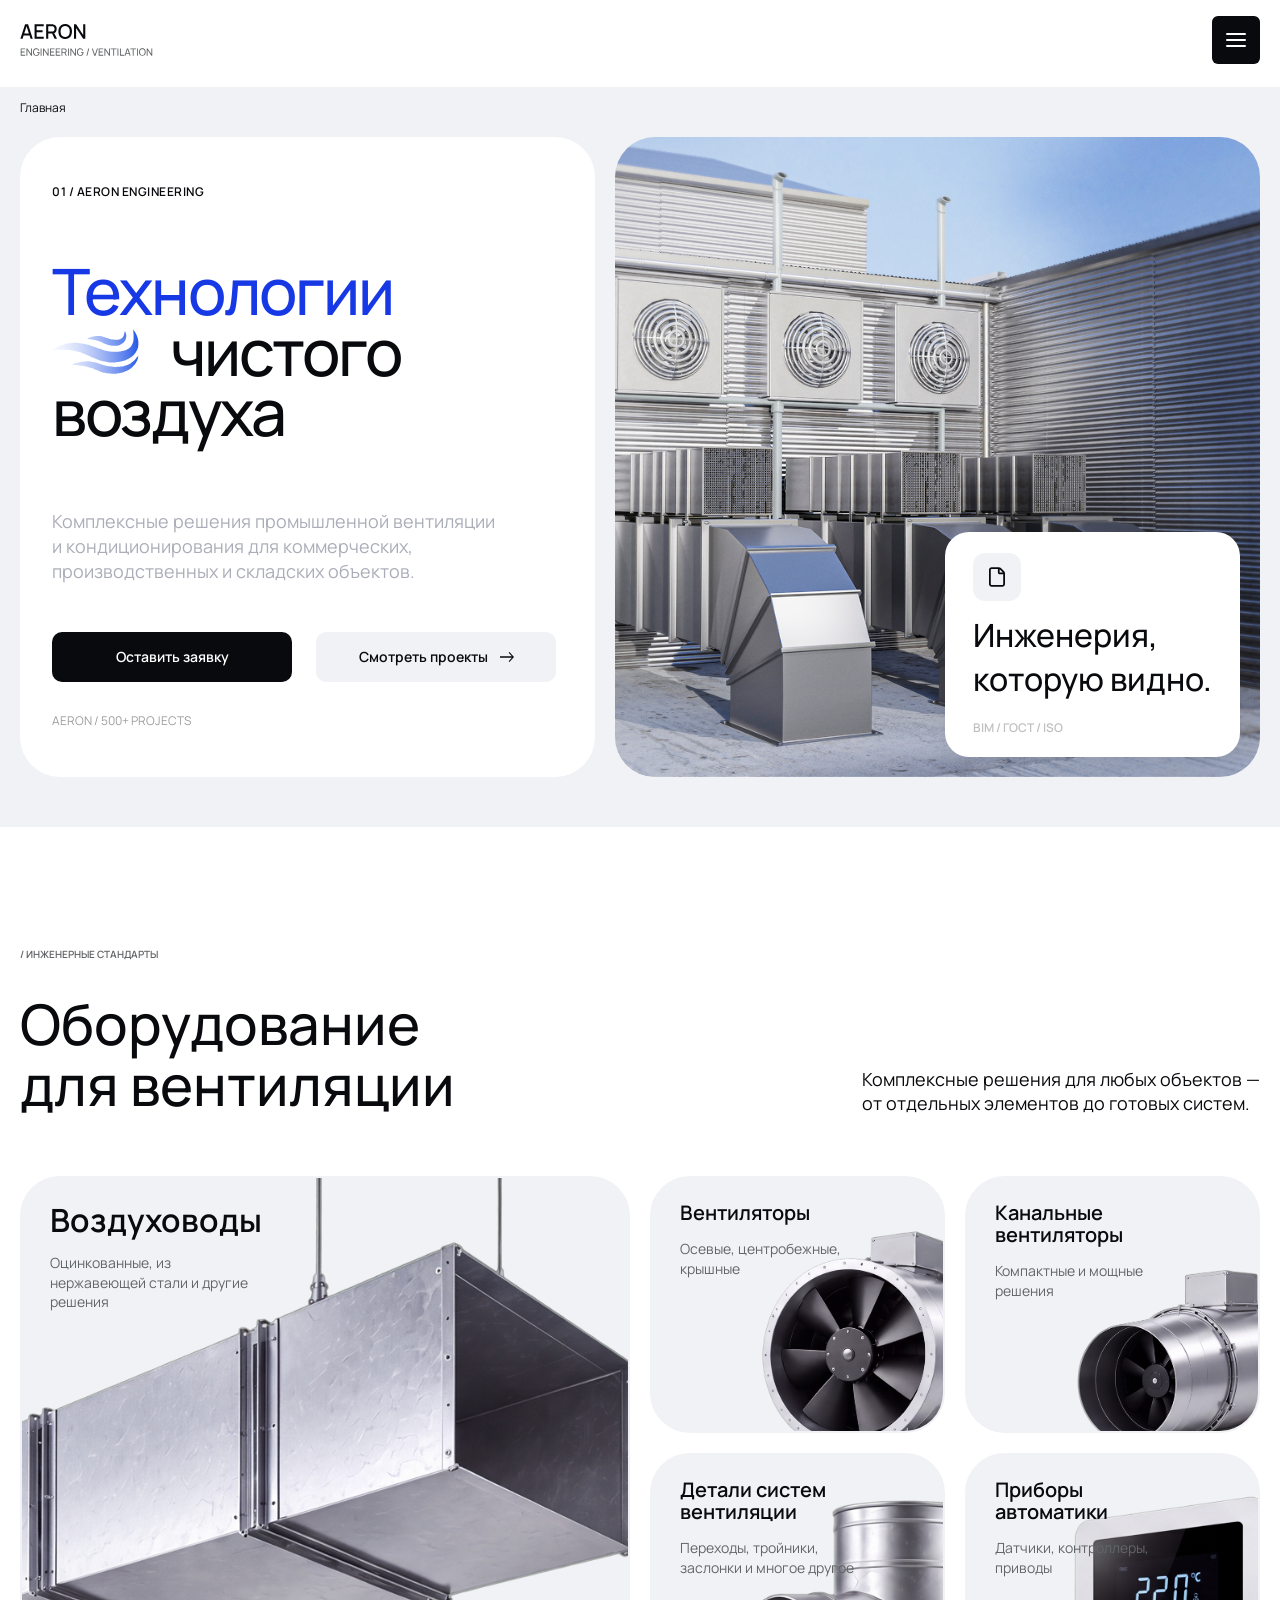
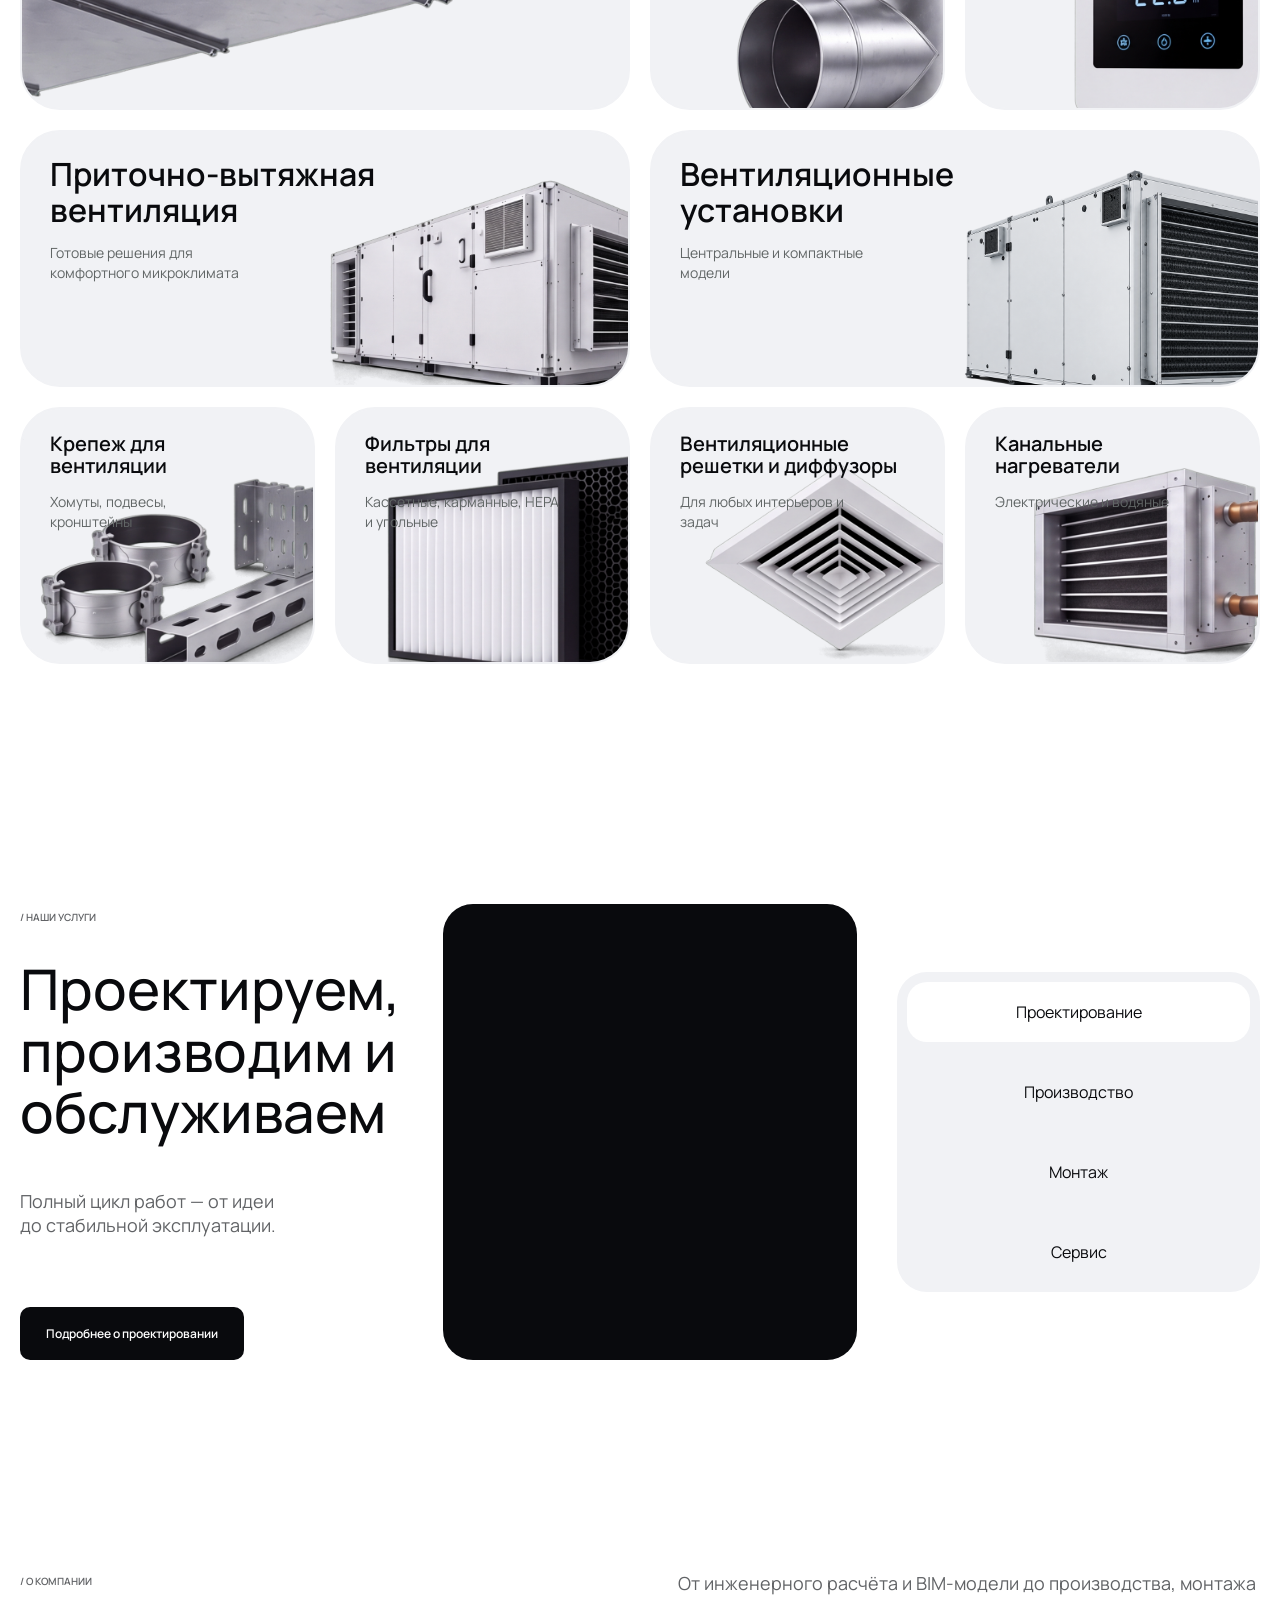
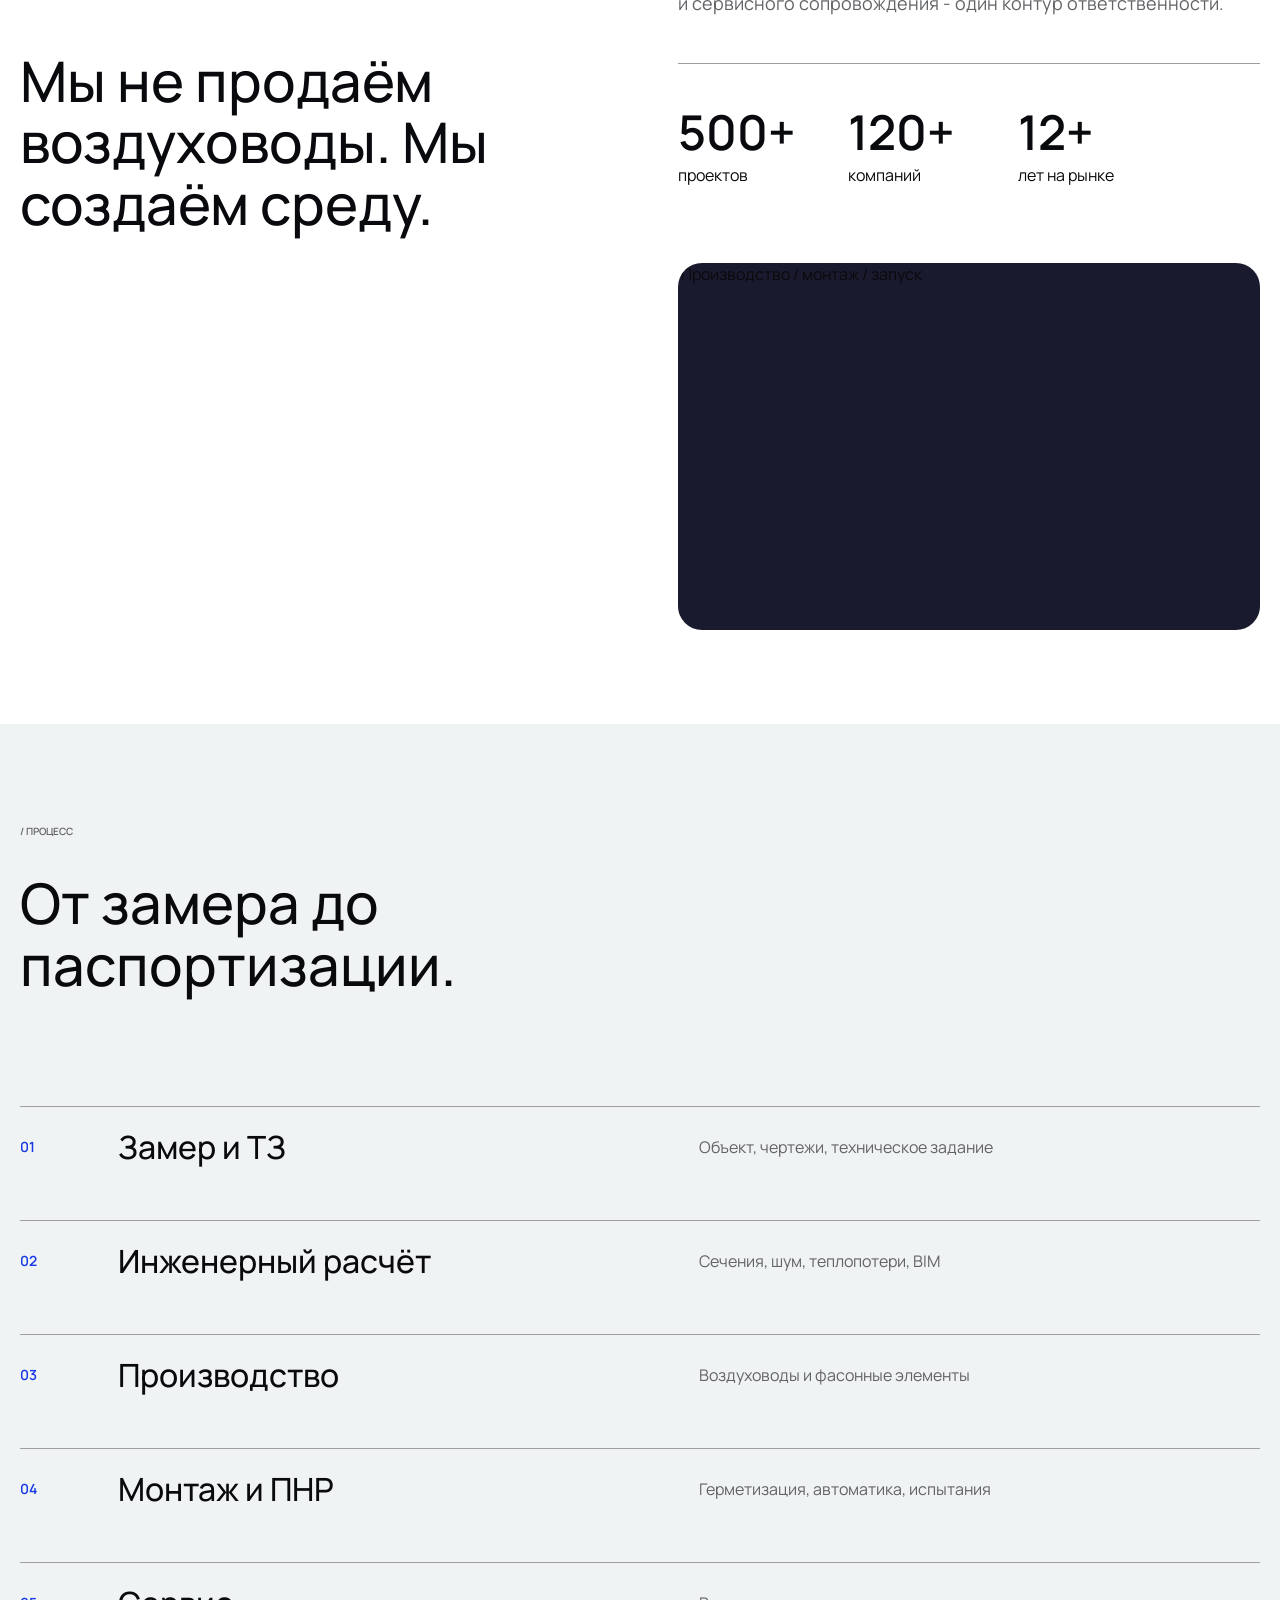
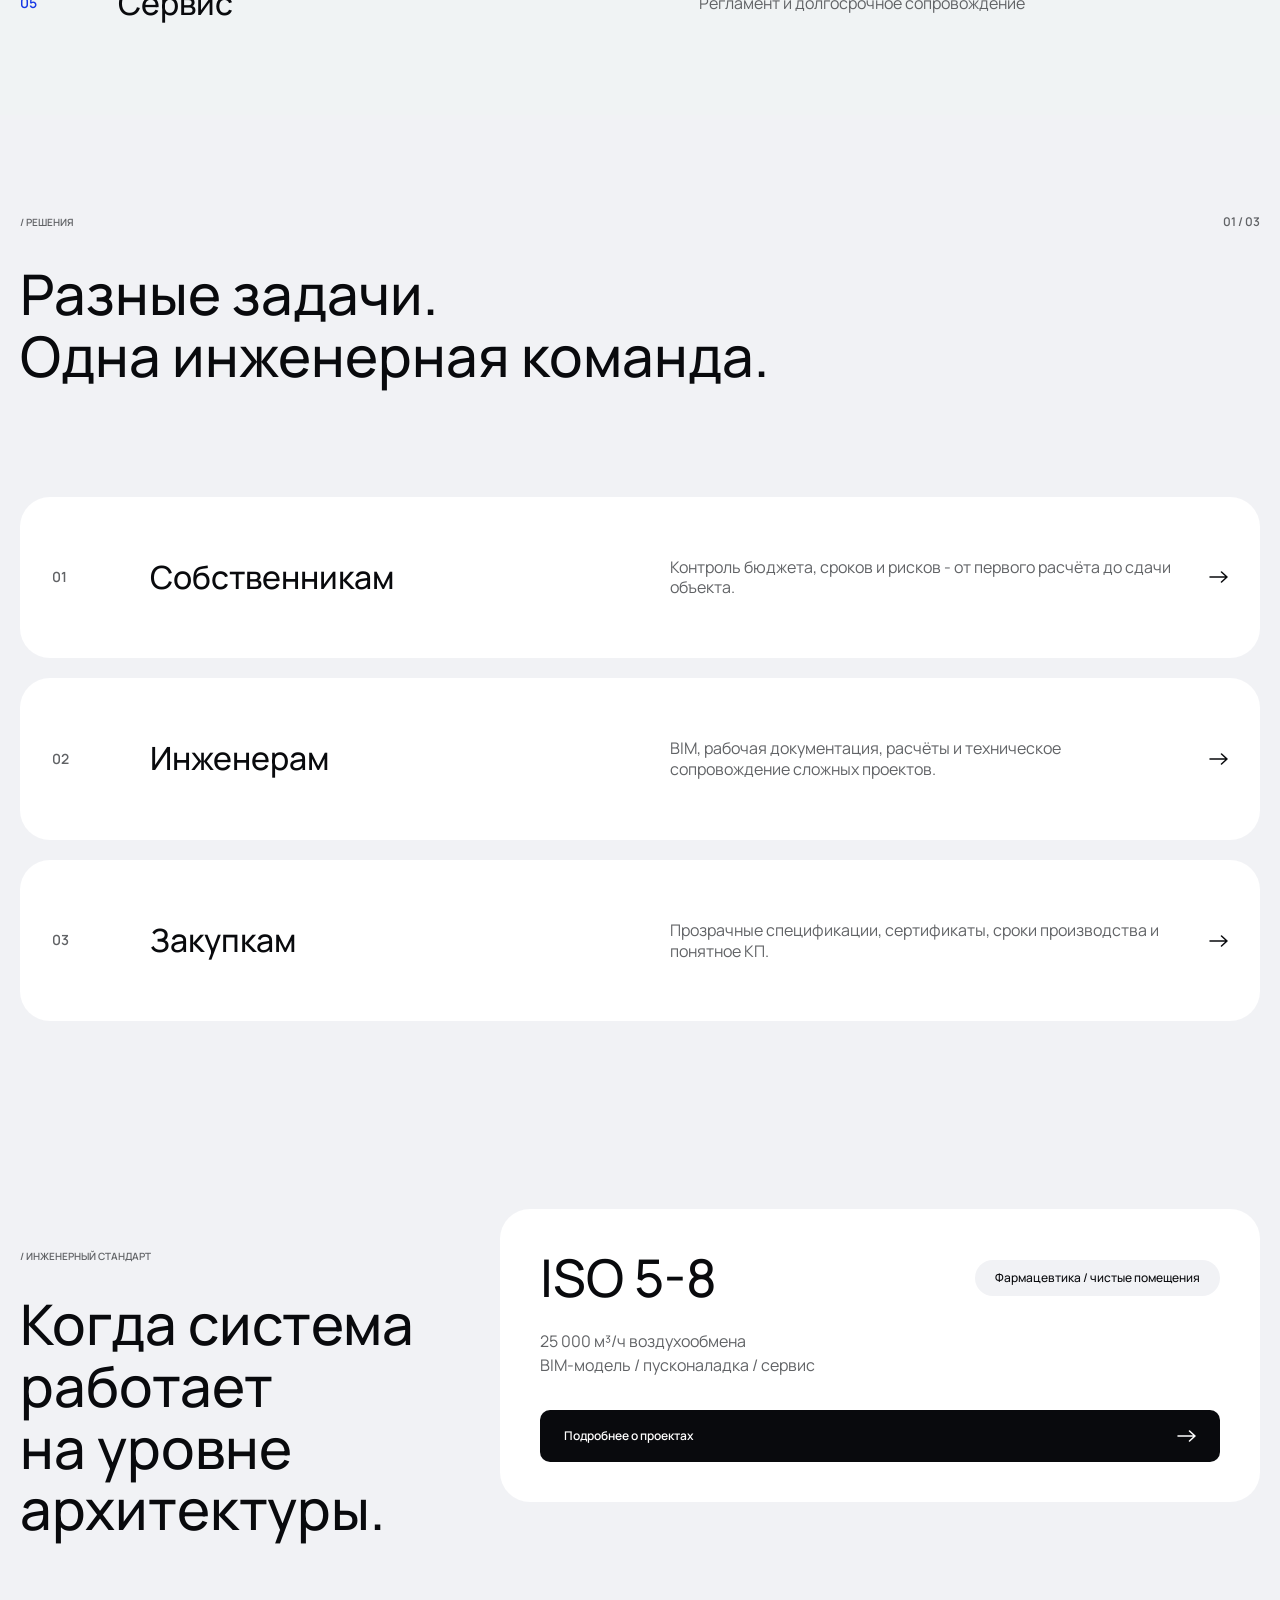
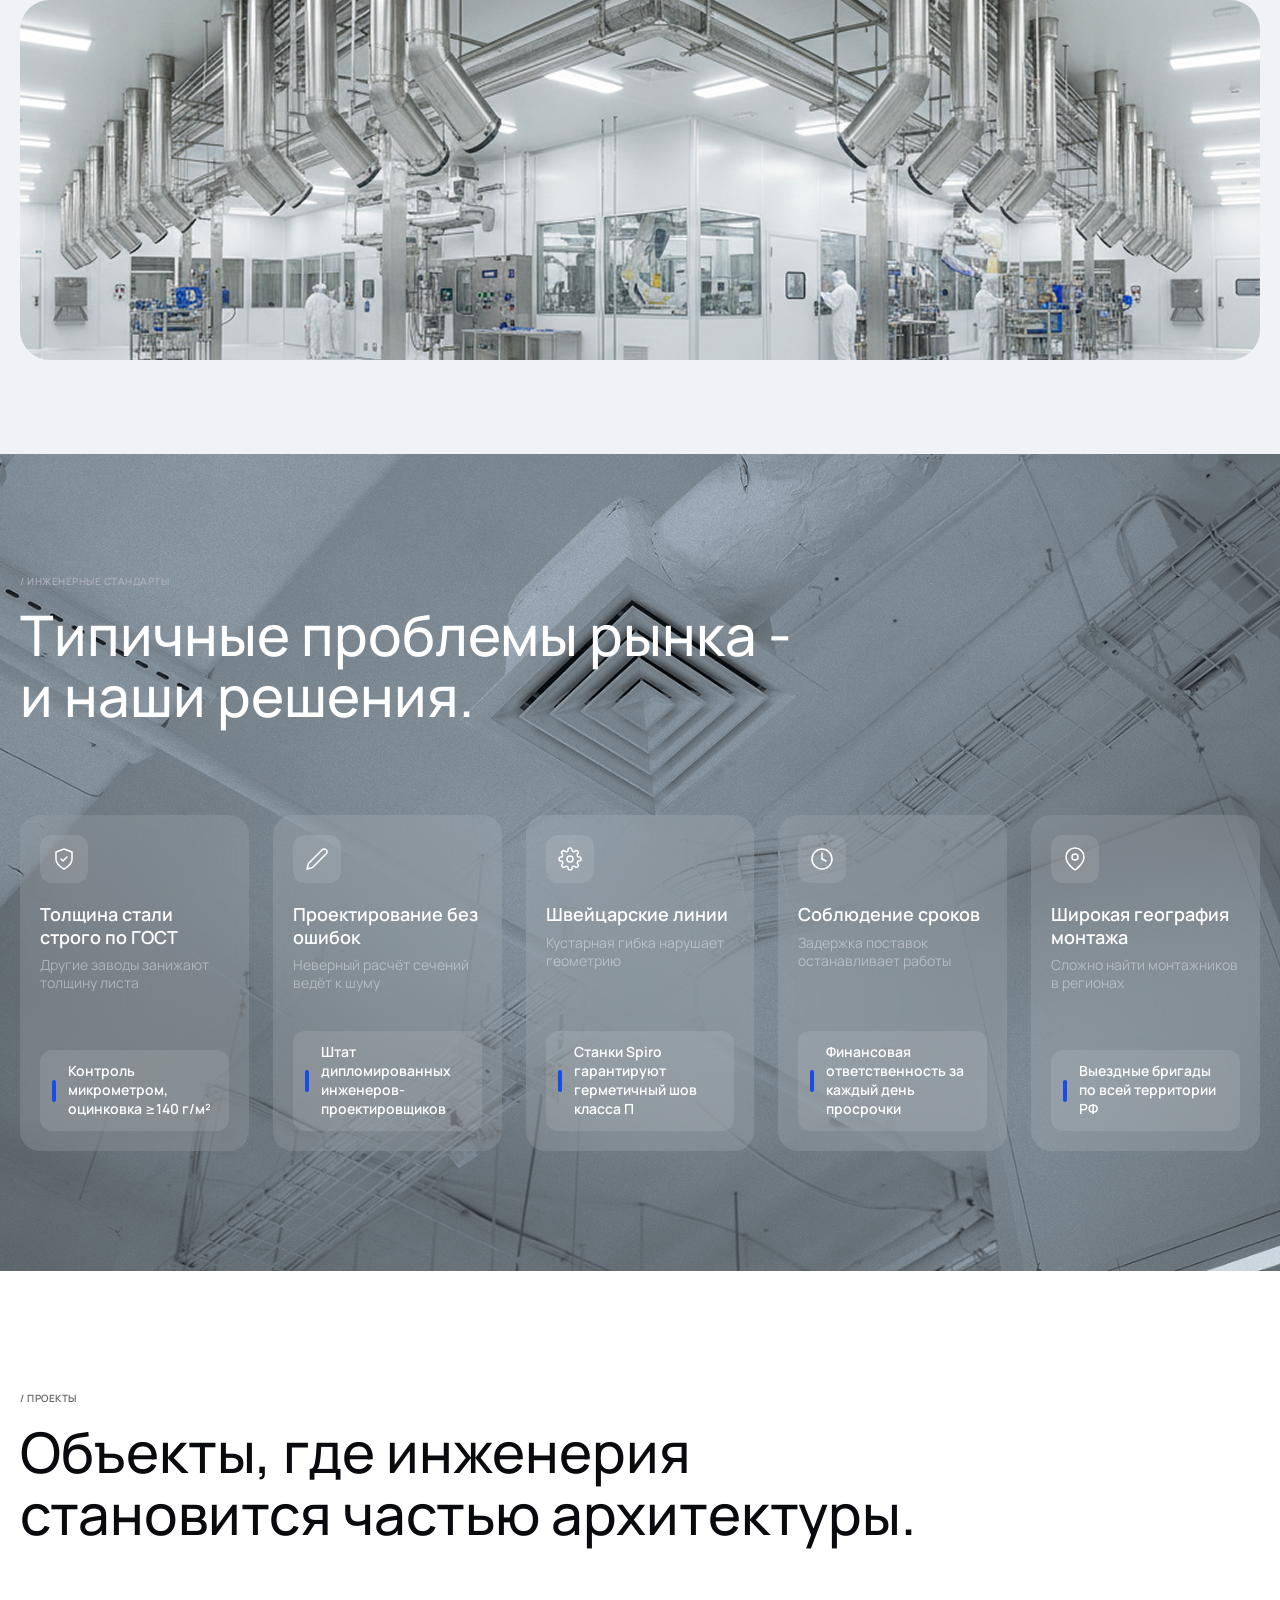
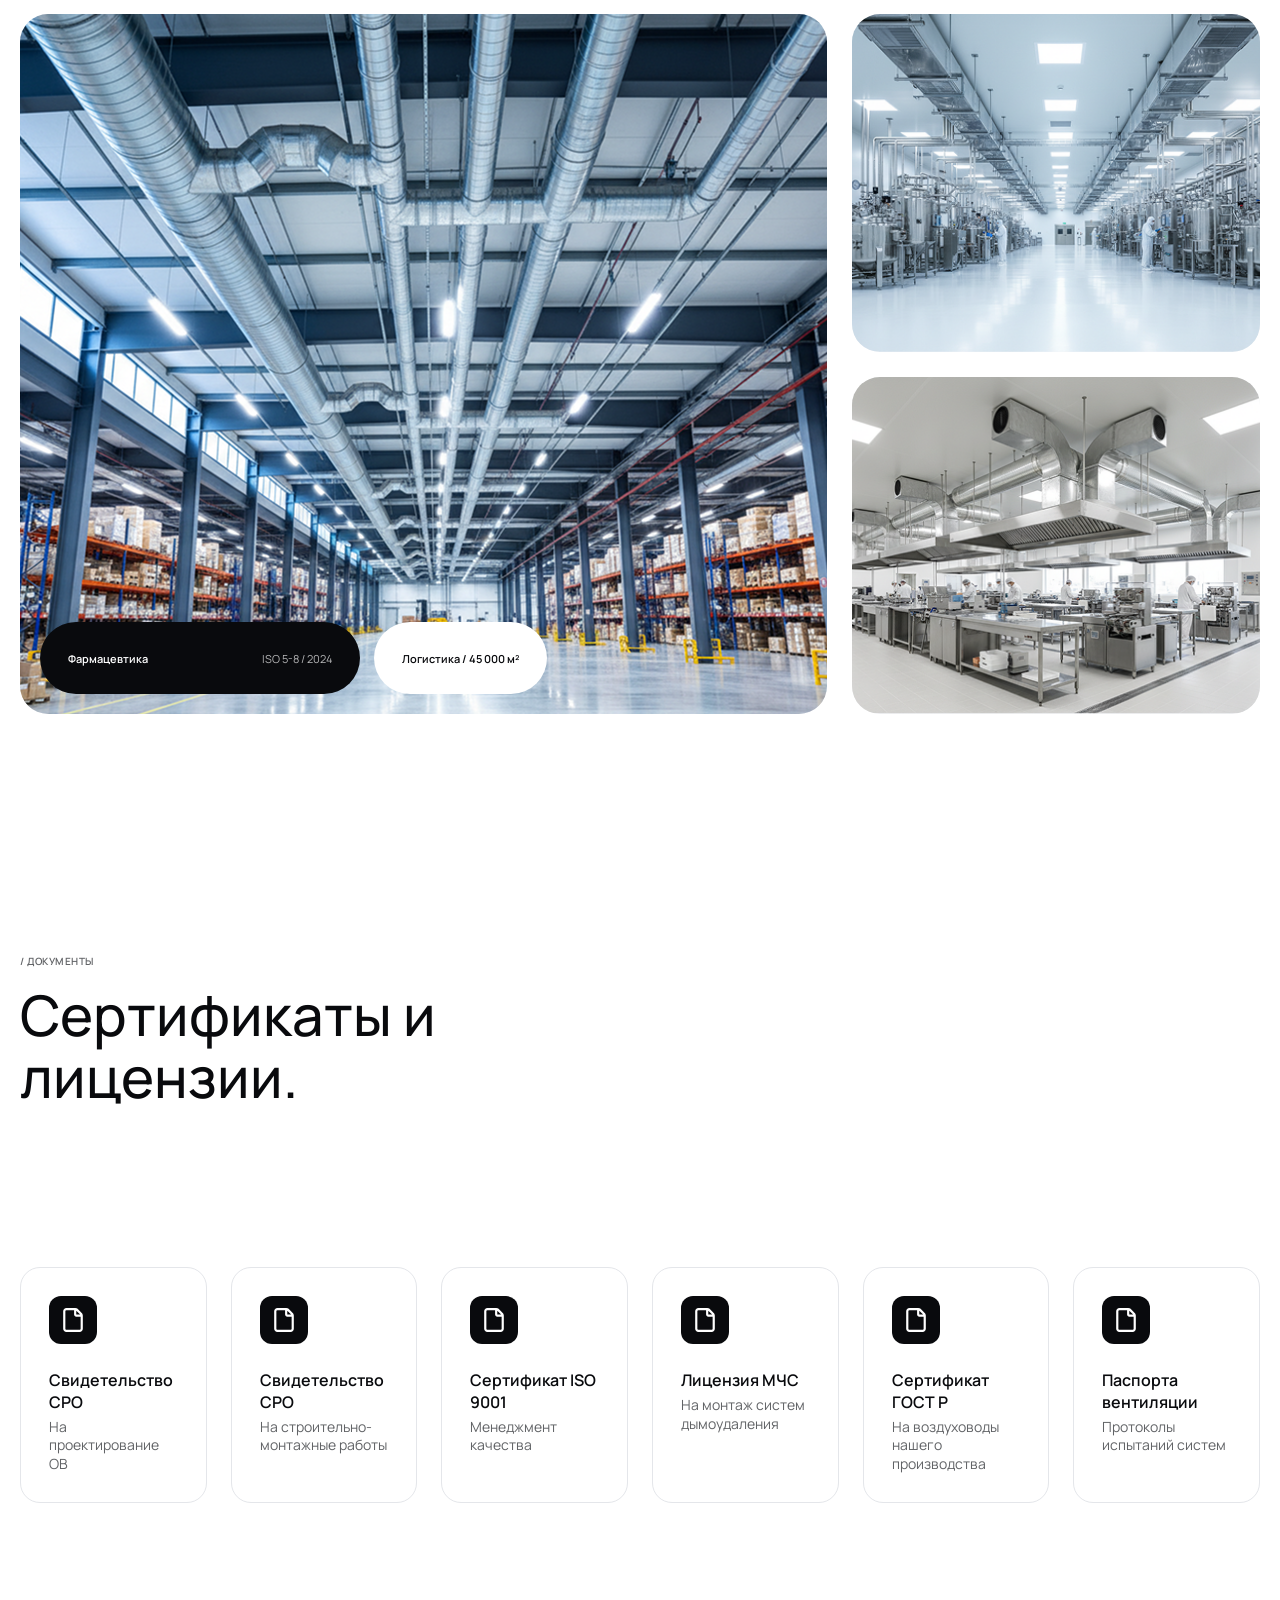
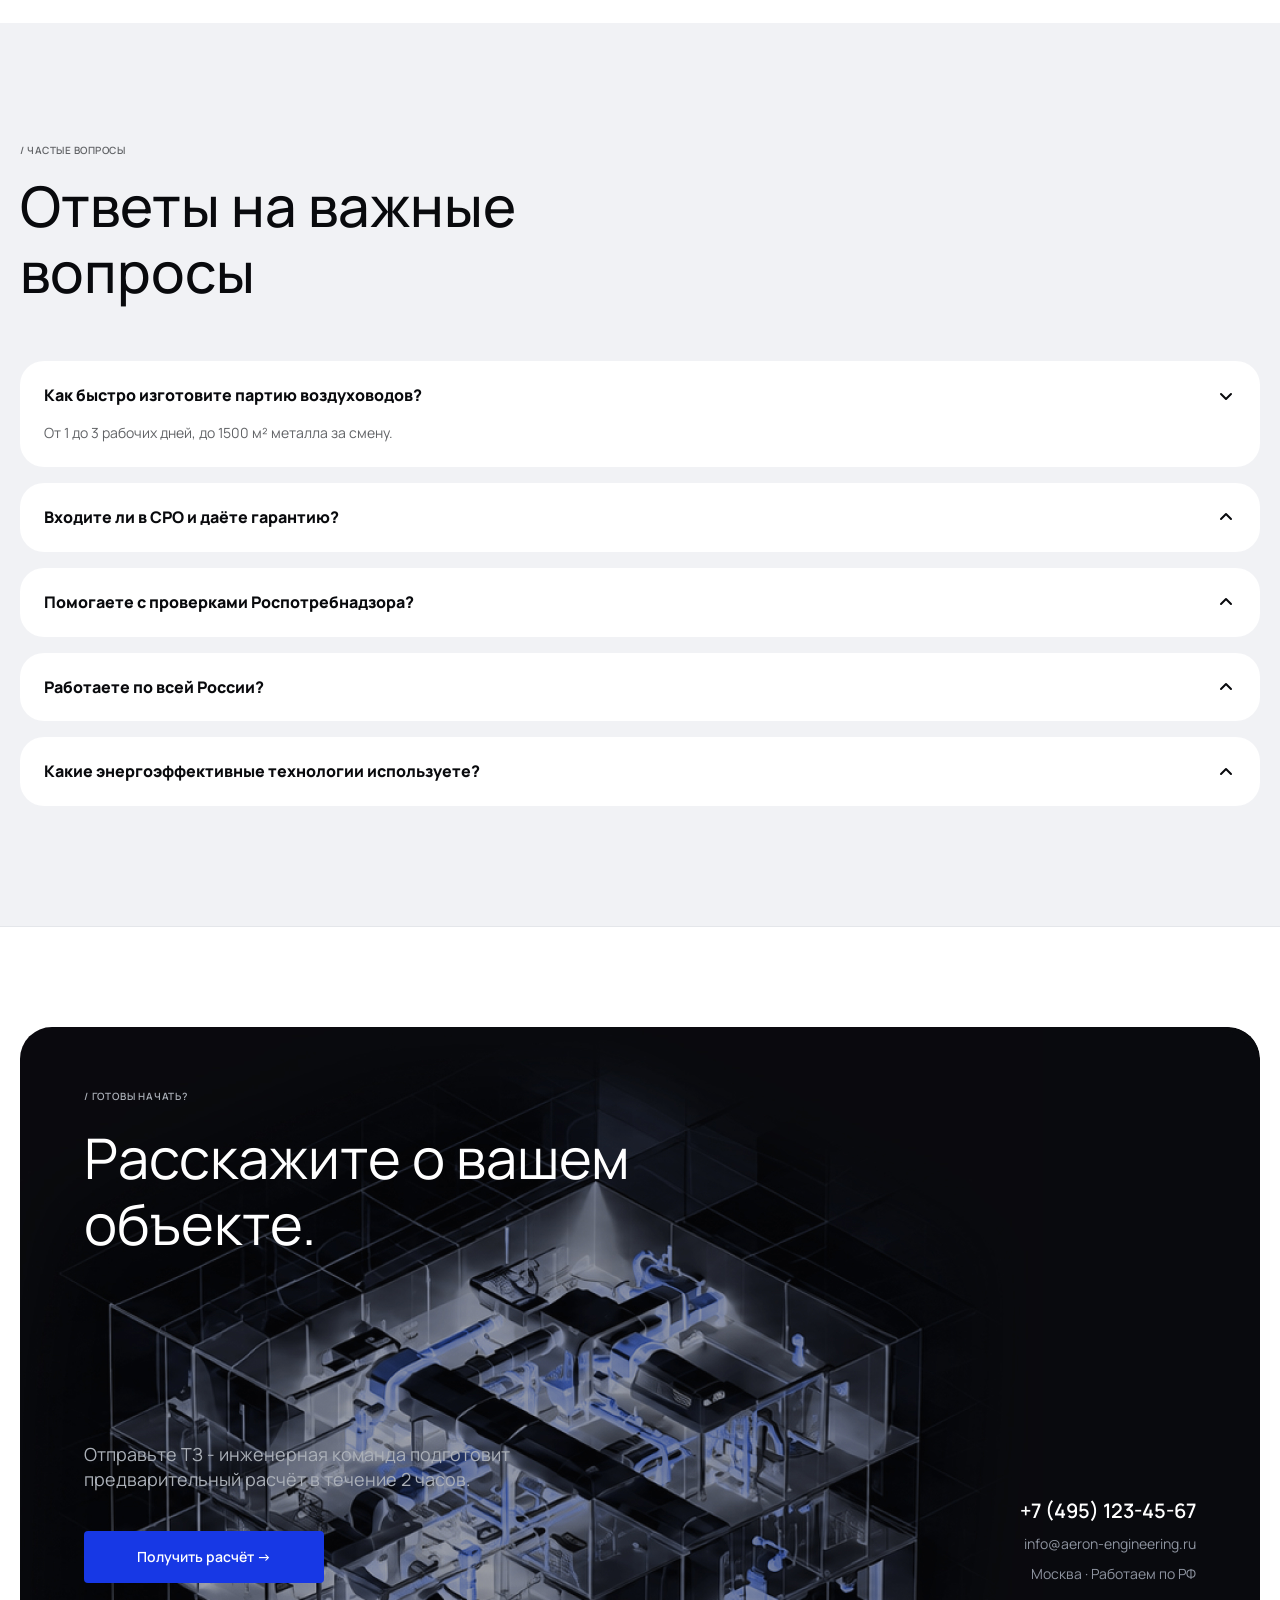
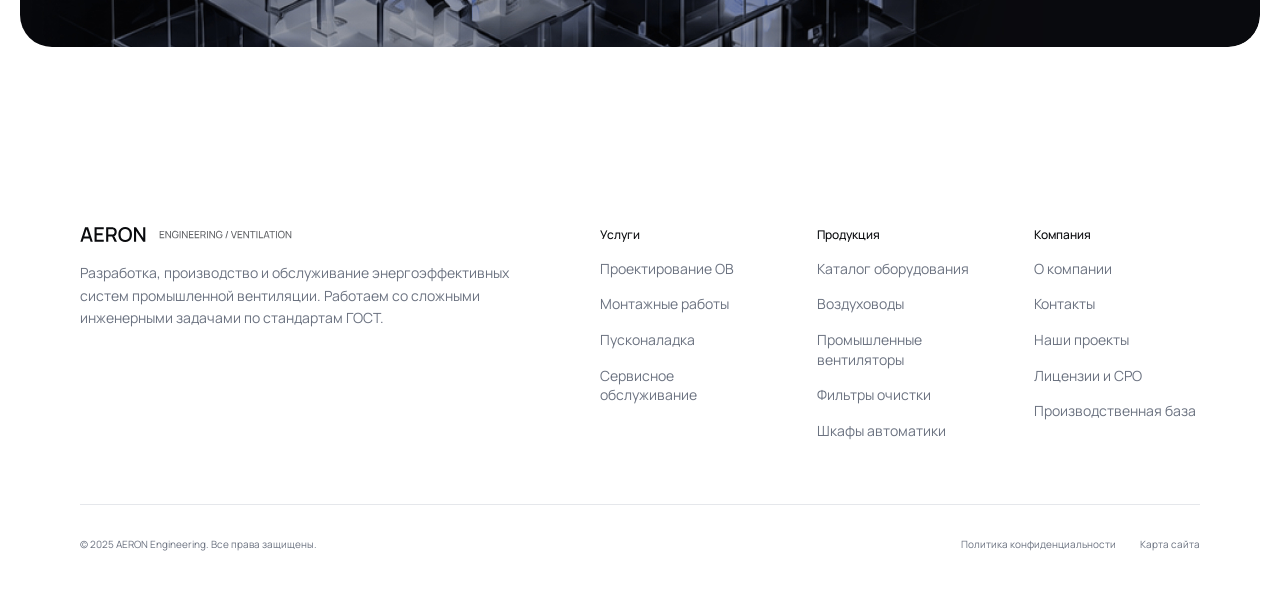
==== commit 6221f852: "Правки" ====
--- a/index.html
+++ b/index.html
@@ -32,7 +32,7 @@
                             </span>
                             Каталог
                         </a>
-                        <a href="#" class="header__link">Оплата и доставка</a>
+                        <a href="delivery.html" class="header__link">Оплата и доставка</a>
                         <a href="#" class="header__link">Производство</a>
                         <a href="#" class="header__link">Проекты</a>
                         <a href="about.html" class="header__link">О компании</a>
@@ -61,6 +61,12 @@
     </header>
     <!-- /.header -->
 
+    <nav class="breadcrumbs container" aria-label="Хлебные крошки">
+        <ol class="breadcrumbs__list">
+            <li class="breadcrumbs__item" aria-current="page"><span class="breadcrumbs__current">Главная</span></li>
+        </ol>
+    </nav>
+
     <section class="hero">
         <div class="container">
             <div class="hero__inner">
@@ -939,7 +945,7 @@
                         <div class="footer__column">
                             <h2 class="footer__column-title">Продукция</h2>
                             <a href="catalog.html" class="footer__link">Каталог оборудования</a>
-                            <a href="#" class="footer__link">Воздуховоды</a>
+                            <a href="catalog-category.html" class="footer__link">Воздуховоды</a>
                             <a href="#" class="footer__link">Промышленные вентиляторы</a>
                             <a href="#" class="footer__link">Фильтры очистки</a>
                             <a href="#" class="footer__link">Шкафы автоматики</a>
--- a/css/style.css
+++ b/css/style.css
@@ -459,7 +459,7 @@
     opacity: 0.4;
 }
 
-/* ===== Products ===== */
+/* ===== Procatalog-category ===== */
 .products {
     padding: 120px 0;
     background-color: var(--light);
@@ -4007,3 +4007,1095 @@
         gap: 12px;
     }
 }
+
+/* ===== Delivery page ===== */
+.delivery {
+    padding: 104px 0 120px;
+    background-color: var(--light);
+}
+
+.delivery__heading {
+    max-width: 980px;
+    margin-bottom: 48px;
+}
+
+.delivery__eyebrow,
+.delivery__offer-label {
+    display: block;
+    color: var(--light-text);
+    font-size: 10px;
+    font-weight: 600;
+    letter-spacing: 0.08em;
+    text-transform: uppercase;
+}
+
+.delivery__title {
+    margin-top: 16px;
+    color: var(--dark);
+    font-size: 56px;
+    font-weight: 500;
+    line-height: 1.1;
+}
+
+.delivery__intro {
+    max-width: 820px;
+    margin-top: 20px;
+    color: var(--light-text);
+    font-size: 18px;
+    line-height: 1.55;
+}
+
+.delivery__offer {
+    display: grid;
+    grid-template-columns: minmax(260px, 0.7fr) minmax(0, 1.3fr);
+    align-items: stretch;
+    gap: 32px;
+    padding: 32px;
+    border-radius: 24px;
+    background-color: var(--dark);
+    color: var(--light);
+}
+
+.delivery__offer-threshold {
+    display: flex;
+    flex-direction: column;
+    justify-content: center;
+    gap: 16px;
+    padding: 24px;
+    border-radius: 16px;
+    background-color: rgba(255, 255, 255, 0.08);
+}
+
+.delivery__offer-caption {
+    color: #ABB0B8;
+    font-size: 10px;
+    font-weight: 600;
+    letter-spacing: 0.08em;
+    text-transform: uppercase;
+}
+
+.delivery__offer-value {
+    color: var(--light);
+    font-size: clamp(32px, 4vw, 48px);
+    font-weight: 500;
+    line-height: 1.05;
+}
+
+.delivery__offer-label {
+    margin-bottom: 12px;
+    color: #ABB0B8;
+}
+
+.delivery__offer-title {
+    max-width: 620px;
+    margin-bottom: 12px;
+    color: var(--light);
+    font-size: 28px;
+    font-weight: 500;
+    line-height: 1.2;
+}
+
+.delivery__offer-text {
+    max-width: 680px;
+    color: #ABB0B8;
+    font-size: 15px;
+    line-height: 1.55;
+}
+
+.delivery__grid {
+    display: grid;
+    grid-template-columns: repeat(3, minmax(0, 1fr));
+    gap: 16px;
+    margin-top: 20px;
+}
+
+.delivery__card {
+    display: flex;
+    min-height: 240px;
+    flex-direction: column;
+    align-items: flex-start;
+    padding: 28px;
+    border: 1px solid #E4E6EA;
+    border-radius: 24px;
+    background-color: var(--light-bg);
+}
+
+.delivery__card-num {
+    display: flex;
+    align-items: center;
+    justify-content: center;
+    width: 40px;
+    height: 40px;
+    margin-bottom: auto;
+    border-radius: 12px;
+    background-color: var(--light);
+    color: var(--accent);
+    font-size: 12px;
+    font-weight: 700;
+}
+
+.delivery__card-title {
+    margin-top: 28px;
+    margin-bottom: 10px;
+    color: var(--dark);
+    font-size: 20px;
+    font-weight: 600;
+    line-height: 1.25;
+}
+
+.delivery__card-text {
+    color: var(--light-text);
+    font-size: 15px;
+    line-height: 1.55;
+}
+
+.delivery__card-link {
+    margin-top: 14px;
+    color: var(--accent);
+    font-size: 14px;
+    font-weight: 600;
+    text-decoration: underline;
+    text-underline-offset: 3px;
+}
+
+.delivery__notice {
+    display: flex;
+    align-items: flex-start;
+    gap: 16px;
+    margin-top: 20px;
+    padding: 24px;
+    border-left: 4px solid var(--accent);
+    border-radius: 16px;
+    background-color: var(--light-bg);
+}
+
+.delivery__notice-icon {
+    display: flex;
+    flex: 0 0 32px;
+    align-items: center;
+    justify-content: center;
+    width: 32px;
+    height: 32px;
+    border-radius: 50%;
+    background-color: var(--accent);
+    color: var(--light);
+    font-size: 16px;
+    font-weight: 700;
+}
+
+.delivery__notice-title {
+    margin-bottom: 6px;
+    color: var(--dark);
+    font-size: 16px;
+    font-weight: 600;
+}
+
+.delivery__notice-text {
+    color: var(--light-text);
+    font-size: 14px;
+    line-height: 1.5;
+}
+
+@media (max-width: 1024px) {
+    .delivery {
+        padding: 80px 0;
+    }
+
+    .delivery__title {
+        font-size: 44px;
+    }
+
+    .delivery__grid {
+        grid-template-columns: repeat(2, minmax(0, 1fr));
+    }
+}
+
+@media (max-width: 768px) {
+    .delivery {
+        padding: 64px 0;
+    }
+
+    .delivery__heading {
+        margin-bottom: 36px;
+    }
+
+    .delivery__title {
+        font-size: 36px;
+    }
+
+    .delivery__intro {
+        font-size: 16px;
+    }
+
+    .delivery__offer {
+        grid-template-columns: 1fr;
+        gap: 20px;
+        padding: 24px;
+    }
+
+    .delivery__offer-threshold {
+        flex-direction: row;
+        align-items: center;
+        justify-content: space-between;
+        gap: 16px;
+    }
+
+    .delivery__offer-value {
+        font-size: 32px;
+        text-align: right;
+    }
+
+    .delivery__grid {
+        grid-template-columns: repeat(2, minmax(0, 1fr));
+    }
+}
+
+@media (max-width: 480px) {
+    .delivery {
+        padding: 48px 0 60px;
+    }
+
+    .delivery__heading {
+        margin-bottom: 32px;
+    }
+
+    .delivery__title {
+        font-size: 30px;
+    }
+
+    .delivery__intro {
+        font-size: 15px;
+    }
+
+    .delivery__offer {
+        gap: 18px;
+        padding: 20px;
+        border-radius: 20px;
+    }
+
+    .delivery__offer-threshold {
+        align-items: flex-start;
+        flex-direction: column;
+        gap: 10px;
+        padding: 18px;
+    }
+
+    .delivery__offer-value {
+        font-size: 36px;
+        text-align: left;
+    }
+
+    .delivery__offer-title {
+        font-size: 22px;
+    }
+
+    .delivery__grid {
+        grid-template-columns: 1fr;
+        gap: 12px;
+    }
+
+    .delivery__card {
+        min-height: 200px;
+        padding: 22px 20px;
+        border-radius: 20px;
+    }
+
+    .delivery__notice {
+        gap: 12px;
+        padding: 20px;
+    }
+}
+
+/* ===== Air catalog-category catalog page ===== */
+.catalog-category {
+    padding: 104px 0 120px;
+    background-color: var(--light-bg);
+}
+
+.catalog-category__heading {
+    max-width: 960px;
+    margin-bottom: 40px;
+}
+
+.catalog-category__eyebrow {
+    display: block;
+    color: var(--light-text);
+    font-size: 10px;
+    font-weight: 600;
+    letter-spacing: 0.08em;
+}
+
+.catalog-category__title {
+    margin-top: 16px;
+    color: var(--dark);
+    font-size: 56px;
+    font-weight: 500;
+    line-height: 1.1;
+}
+
+.catalog-category__description {
+    max-width: 680px;
+    margin-top: 16px;
+    color: var(--light-text);
+    font-size: 18px;
+    line-height: 1.5;
+}
+
+.catalog-category__tabs {
+    display: flex;
+    flex-wrap: wrap;
+    gap: 8px;
+    margin-bottom: 32px;
+}
+
+.catalog-category__tab {
+    display: inline-flex;
+    align-items: center;
+    justify-content: center;
+    min-height: 40px;
+    padding: 9px 16px;
+    border: 1px solid #E4E6EA;
+    border-radius: 999px;
+    background-color: var(--light);
+    color: var(--dark);
+    font-size: 13px;
+    font-weight: 500;
+    line-height: 1.3;
+    text-align: center;
+    transition: border-color 0.2s ease, color 0.2s ease, background-color 0.2s ease;
+}
+
+.catalog-category__tab:hover {
+    border-color: var(--accent);
+    color: var(--accent);
+}
+
+.catalog-category__tab--active,
+.catalog-category__tab--active:hover {
+    border-color: var(--accent);
+    background-color: var(--accent);
+    color: var(--light);
+}
+
+.catalog-category__grid {
+    display: grid;
+    grid-template-columns: repeat(4, minmax(0, 1fr));
+    grid-auto-rows: 1fr;
+    gap: 20px;
+}
+
+.catalog-category__card {
+    display: flex;
+    min-width: 0;
+    min-height: 400px;
+    flex-direction: column;
+    padding: 16px;
+    border: 1px solid #E4E6EA;
+    border-radius: 24px;
+    background-color: var(--light);
+    color: var(--dark);
+    text-decoration: none;
+    transition: border-color 0.2s ease;
+    align-self: stretch;
+}
+
+.catalog-category__card:hover {
+    border-color: var(--accent);
+}
+
+.catalog-category__card:focus-visible {
+    outline: 2px solid var(--accent);
+    outline-offset: 3px;
+}
+
+.catalog-category__card-image {
+    display: block;
+    width: 100%;
+    height: 250px;
+    margin-bottom: 20px;
+    border-radius: 16px;
+}
+
+.catalog-category__card-image-content {
+    width: 100%;
+    height: 100%;
+    object-fit: contain;
+}
+
+.catalog-category__card-title {
+    margin-bottom: 8px;
+    color: var(--dark);
+    font-size: 18px;
+    font-weight: 600;
+    line-height: 1.3;
+}
+
+.catalog-category__card-description {
+    margin-top: 20px;
+    color: var(--light-text);
+    font-size: 14px;
+    line-height: 1.5;
+}
+
+@media (max-width: 1024px) {
+    .catalog-category {
+        padding: 80px 0;
+    }
+
+    .catalog-category__title {
+        font-size: 44px;
+    }
+
+    .catalog-category__grid {
+        grid-template-columns: repeat(3, minmax(0, 1fr));
+        gap: 16px;
+    }
+}
+
+@media (max-width: 768px) {
+    .catalog-category {
+        padding: 64px 0;
+    }
+
+    .catalog-category__title {
+        font-size: 36px;
+    }
+
+    .catalog-category__description {
+        font-size: 16px;
+    }
+
+    .catalog-category__grid {
+        grid-template-columns: repeat(2, minmax(0, 1fr));
+    }
+}
+
+@media (max-width: 480px) {
+    .catalog-category {
+        padding: 48px 0 60px;
+    }
+
+    .catalog-category__heading {
+        margin-bottom: 28px;
+    }
+
+    .catalog-category__title {
+        font-size: 30px;
+    }
+
+    .catalog-category__description {
+        font-size: 15px;
+    }
+
+    .catalog-category__tabs {
+        gap: 6px;
+        margin-bottom: 24px;
+    }
+
+    .catalog-category__tab {
+        min-height: 36px;
+        padding: 8px 12px;
+        font-size: 12px;
+    }
+
+    .catalog-category__grid {
+        grid-template-columns: 1fr;
+        gap: 12px;
+    }
+
+    .catalog-category__card {
+        min-height: 0;
+        padding: 14px;
+        border-radius: 20px;
+    }
+
+    .catalog-category__card-image {
+        height: 190px;
+        flex-basis: 190px;
+        margin-bottom: 16px;
+    }
+}
+
+/* ===== Universal product page ===== */
+.product {
+    padding: 40px 0 112px;
+    background-color: var(--light-bg);
+}
+
+.product__card {
+    overflow: hidden;
+    border: 1px solid #E4E6EA;
+    border-radius: 24px;
+    background-color: var(--light);
+}
+
+.product__header {
+    padding: 24px 32px;
+    border-bottom: 1px solid #E4E6EA;
+}
+
+.product__title {
+    color: var(--dark);
+    font-size: 28px;
+    font-weight: 500;
+    line-height: 1.25;
+}
+
+.product__overview {
+    display: grid;
+    grid-template-columns: minmax(0, 1.55fr) minmax(280px, 0.8fr) minmax(320px, 0.95fr);
+    align-items: stretch;
+}
+
+.product__gallery {
+    display: flex;
+    min-width: 0;
+    min-height: 440px;
+    align-items: center;
+    justify-content: center;
+    padding: 32px;
+}
+
+.product__image {
+    display: block;
+    width: min(100%, 360px);
+    max-height: 360px;
+    aspect-ratio: 1;
+    object-fit: contain;
+}
+
+.product__purchase {
+    padding: 32px 28px;
+    border-right: 1px solid #E4E6EA;
+    border-left: 1px solid #E4E6EA;
+}
+
+.product__model {
+    color: var(--light-text);
+    font-size: 13px;
+    line-height: 1.5;
+}
+
+.product__model-label {
+    color: var(--dark);
+    font-weight: 600;
+}
+
+.product__availability {
+    display: inline-flex;
+    align-items: center;
+    gap: 8px;
+    margin-top: 16px;
+    padding: 6px 10px;
+    border-radius: 999px;
+    background-color: #EEF8F1;
+    color: #338B52;
+    font-size: 12px;
+    line-height: 1;
+}
+
+.product__availability-mark {
+    width: 7px;
+    height: 7px;
+    border-radius: 50%;
+    background-color: #40A96B;
+}
+
+.product__price {
+    margin-top: 28px;
+    padding-top: 24px;
+    border-top: 1px solid #E4E6EA;
+    color: var(--dark);
+    font-size: 22px;
+    font-weight: 700;
+    line-height: 1.3;
+}
+
+.product__purchase-controls {
+    margin-top: 28px;
+}
+
+.product__quantity-label {
+    display: block;
+    margin-bottom: 8px;
+    color: var(--light-text);
+    font-size: 12px;
+}
+
+.product__purchase-row {
+    display: flex;
+    align-items: stretch;
+    gap: 12px;
+}
+
+.product__quantity,
+.product__modification-quantity {
+    width: 64px;
+    min-height: 44px;
+    padding: 8px;
+    border: 1px solid #E4E6EA;
+    border-radius: 8px;
+    background-color: var(--light);
+    color: var(--dark);
+    font: inherit;
+    text-align: center;
+}
+
+.product__cart-button,
+.product__modification-button {
+    display: inline-flex;
+    min-height: 44px;
+    align-items: center;
+    justify-content: center;
+    gap: 10px;
+    padding: 0 18px;
+    border-radius: 8px;
+    background-color: var(--accent);
+    color: var(--light);
+    font-size: 14px;
+    font-weight: 500;
+    white-space: nowrap;
+    transition: background-color 0.2s ease;
+}
+
+.product__cart-button {
+    flex: 1 1 auto;
+}
+
+.product__quick-buy {
+    display: flex;
+    width: 100%;
+    min-height: 44px;
+    align-items: center;
+    justify-content: center;
+    margin-top: 12px;
+    padding: 0 18px;
+    border: 1px solid #E4E6EA;
+    border-radius: 8px;
+    background-color: var(--light-bg);
+    color: var(--dark);
+    font-size: 14px;
+    font-weight: 500;
+    transition: background-color 0.2s ease, border-color 0.2s ease;
+}
+
+.product__quick-buy:hover {
+    border-color: #D4D8E0;
+    background-color: #E4E6EA;
+}
+
+.product__cart-button:hover,
+.product__modification-button:hover {
+    background-color: #1A3FD9;
+}
+
+.product__cart-button svg {
+    width: 18px;
+    height: 18px;
+    fill: none;
+    stroke: currentColor;
+    stroke-width: 1.7;
+    stroke-linecap: round;
+    stroke-linejoin: round;
+}
+
+.product__summary {
+    min-width: 0;
+    padding: 28px;
+}
+
+.product__summary-title {
+    margin-bottom: 8px;
+    color: var(--dark);
+    font-size: 17px;
+    font-weight: 600;
+}
+
+.product__summary-category,
+.product__characteristics-category {
+    margin-bottom: 16px;
+    color: var(--light-text);
+    font-size: 13px;
+}
+
+.product__summary-list,
+.product__characteristics-list {
+    display: grid;
+    gap: 0;
+}
+
+.product__summary-item,
+.product__characteristics-item {
+    display: grid;
+    grid-template-columns: minmax(0, 1fr) minmax(0, 1.1fr);
+    gap: 12px;
+    padding: 12px;
+    background-color: var(--light-bg);
+    font-size: 12px;
+    line-height: 1.4;
+}
+
+.product__summary-item:nth-child(even),
+.product__characteristics-item:nth-child(even) {
+    background-color: var(--light);
+}
+
+.product__summary-item dt,
+.product__characteristics-item dt {
+    color: var(--light-text);
+}
+
+.product__summary-item dd,
+.product__characteristics-item dd {
+    color: var(--dark);
+}
+
+.product__details {
+    display: grid;
+    grid-template-columns: minmax(0, 1fr);
+    gap: 20px;
+    margin-top: 24px;
+}
+
+.product__info-grid {
+    display: grid;
+    grid-template-columns: minmax(0, 1.1fr) minmax(0, 0.9fr);
+    gap: 20px;
+}
+
+.product__panel {
+    min-width: 0;
+    padding: 32px;
+    border: 1px solid #E4E6EA;
+    border-radius: 24px;
+    background-color: var(--light);
+}
+
+.product__section-title {
+    margin-bottom: 20px;
+    color: var(--dark);
+    font-size: 24px;
+    font-weight: 500;
+    line-height: 1.25;
+}
+
+.product__description-lead {
+    margin-bottom: 12px;
+    color: var(--dark);
+    font-size: 15px;
+    line-height: 1.6;
+}
+
+.product__description-list {
+    display: grid;
+    gap: 10px;
+    padding-left: 22px;
+    color: var(--light-text);
+    font-size: 15px;
+    line-height: 1.55;
+}
+
+.product__description-list li::marker {
+    color: var(--accent);
+}
+
+.product__characteristics-category {
+    padding-bottom: 14px;
+    border-bottom: 1px solid #E4E6EA;
+    color: var(--dark);
+    font-weight: 600;
+}
+
+.product__characteristics-item {
+    font-size: 14px;
+}
+
+.product__specification-download {
+    display: inline-flex;
+    min-height: 44px;
+    align-items: center;
+    gap: 10px;
+    margin-top: 18px;
+    padding: 0 16px;
+    border: 1px solid var(--accent);
+    border-radius: 8px;
+    color: var(--accent);
+    font-size: 13px;
+    font-weight: 600;
+    text-decoration: none;
+    transition: color 0.2s ease, background-color 0.2s ease;
+}
+
+.product__specification-download:hover {
+    background-color: var(--accent);
+    color: var(--light);
+}
+
+.product__specification-download svg {
+    width: 18px;
+    height: 18px;
+    fill: none;
+    stroke: currentColor;
+    stroke-width: 1.6;
+    stroke-linecap: round;
+    stroke-linejoin: round;
+}
+
+.product__table-note {
+    margin: -4px 0 20px;
+    color: var(--light-text);
+    font-size: 13px;
+    line-height: 1.5;
+}
+
+.product__table-wrap {
+    width: 100%;
+    overflow-x: auto;
+    border: 1px solid #DCE5EF;
+    border-radius: 12px;
+}
+
+.product__table {
+    width: 100%;
+    min-width: 760px;
+    border-collapse: collapse;
+    color: var(--dark);
+    font-size: 13px;
+    text-align: center;
+}
+
+.product__table th,
+.product__table td {
+    padding: 12px 14px;
+    border: 1px solid #DCE5EF;
+    white-space: nowrap;
+}
+
+.product__table thead tr:first-child th {
+    background-color: #4A8FE2;
+    color: var(--light);
+    font-weight: 600;
+}
+
+.product__table thead tr:nth-child(2) th {
+    background-color: #315B8E;
+    color: var(--light);
+    font-weight: 600;
+}
+
+.product__table tbody tr:nth-child(odd) {
+    background-color: #F0F7FB;
+}
+
+.product__table tbody tr:nth-child(even) {
+    background-color: var(--light);
+}
+
+.product__modifications-table {
+    min-width: 760px;
+}
+
+.product__modification-quantity {
+    min-height: 36px;
+    width: 64px;
+}
+
+.product__modification-button {
+    min-height: 36px;
+    padding: 0 14px;
+    font-size: 12px;
+}
+
+.product__visually-hidden {
+    position: absolute;
+    width: 1px;
+    height: 1px;
+    padding: 0;
+    margin: -1px;
+    overflow: hidden;
+    clip: rect(0, 0, 0, 0);
+    white-space: nowrap;
+    border: 0;
+}
+
+@media (max-width: 1200px) {
+    .product__overview {
+        grid-template-columns: minmax(0, 1.2fr) minmax(280px, 0.8fr);
+    }
+
+    .product__summary {
+        grid-column: 1 / -1;
+        border-top: 1px solid #E4E6EA;
+    }
+
+    .product__purchase {
+        border-right: 0;
+    }
+}
+
+@media (max-width: 768px) {
+    .product {
+        padding: 32px 0 64px;
+    }
+
+    .product__header {
+        padding: 20px 24px;
+    }
+
+    .product__title {
+        font-size: 24px;
+    }
+
+    .product__overview,
+    .product__info-grid {
+        grid-template-columns: 1fr;
+    }
+
+    .product__gallery {
+        min-height: 320px;
+        padding: 24px;
+    }
+
+    .product__image {
+        max-height: 280px;
+    }
+
+    .product__purchase {
+        padding: 24px;
+        border-top: 1px solid #E4E6EA;
+        border-left: 0;
+    }
+
+    .product__summary {
+        grid-column: auto;
+        padding: 24px;
+    }
+
+    .product__panel {
+        padding: 24px;
+    }
+}
+
+@media (max-width: 480px) {
+    .product__header {
+        padding: 18px 20px;
+    }
+
+    .product__title {
+        font-size: 21px;
+    }
+
+    .product__purchase,
+    .product__summary,
+    .product__panel {
+        padding: 20px;
+    }
+
+    .product__gallery {
+        min-height: 260px;
+        padding: 20px;
+    }
+
+    .product__purchase-row {
+        gap: 8px;
+    }
+
+    .product__cart-button {
+        padding: 0 12px;
+    }
+
+    .product__section-title {
+        font-size: 21px;
+    }
+
+    .product__specification-download {
+        width: 100%;
+        justify-content: center;
+        padding: 0 8px;
+        font-size: 12px;
+    }
+}
+
+/* ===== Breadcrumbs ===== */
+.breadcrumbs {
+    margin: 20px auto 16px;
+    background-color: transparent;
+    margin-bottom: -30px;
+}
+
+.breadcrumbs__list {
+    display: flex;
+    flex-wrap: wrap;
+    align-items: center;
+    gap: 8px;
+    list-style: none;
+}
+
+.breadcrumbs__item {
+    display: inline-flex;
+    align-items: center;
+    gap: 8px;
+    color: var(--light-text);
+    font-size: 12px;
+    line-height: 1.4;
+}
+
+.breadcrumbs__link {
+    color: var(--light-text);
+    text-decoration: none;
+    transition: color 0.2s ease;
+}
+
+.breadcrumbs__link:hover {
+    color: var(--accent);
+}
+
+.breadcrumbs__separator {
+    color: #9A9DA5;
+}
+
+.breadcrumbs__current {
+    color: var(--dark);
+}
+
+/* Related products */
+.product__related {
+    padding: 64px 0 112px;
+    background-color: var(--light-bg);
+}
+
+.product__related-heading {
+    margin-bottom: 32px;
+}
+
+.product__related-eyebrow {
+    display: block;
+    margin-bottom: 12px;
+    color: var(--light-text);
+    font-size: 10px;
+    font-weight: 600;
+    letter-spacing: 0.08em;
+}
+
+.product__related-title {
+    color: var(--dark);
+    font-size: 32px;
+    font-weight: 500;
+    line-height: 1.2;
+}
+
+@media (max-width: 768px) {
+    .product__related {
+        padding: 52px 0 72px;
+    }
+
+    .product__related-title {
+        font-size: 28px;
+    }
+}
+
+@media (max-width: 480px) {
+    .product__related {
+        padding: 44px 0 56px;
+    }
+}
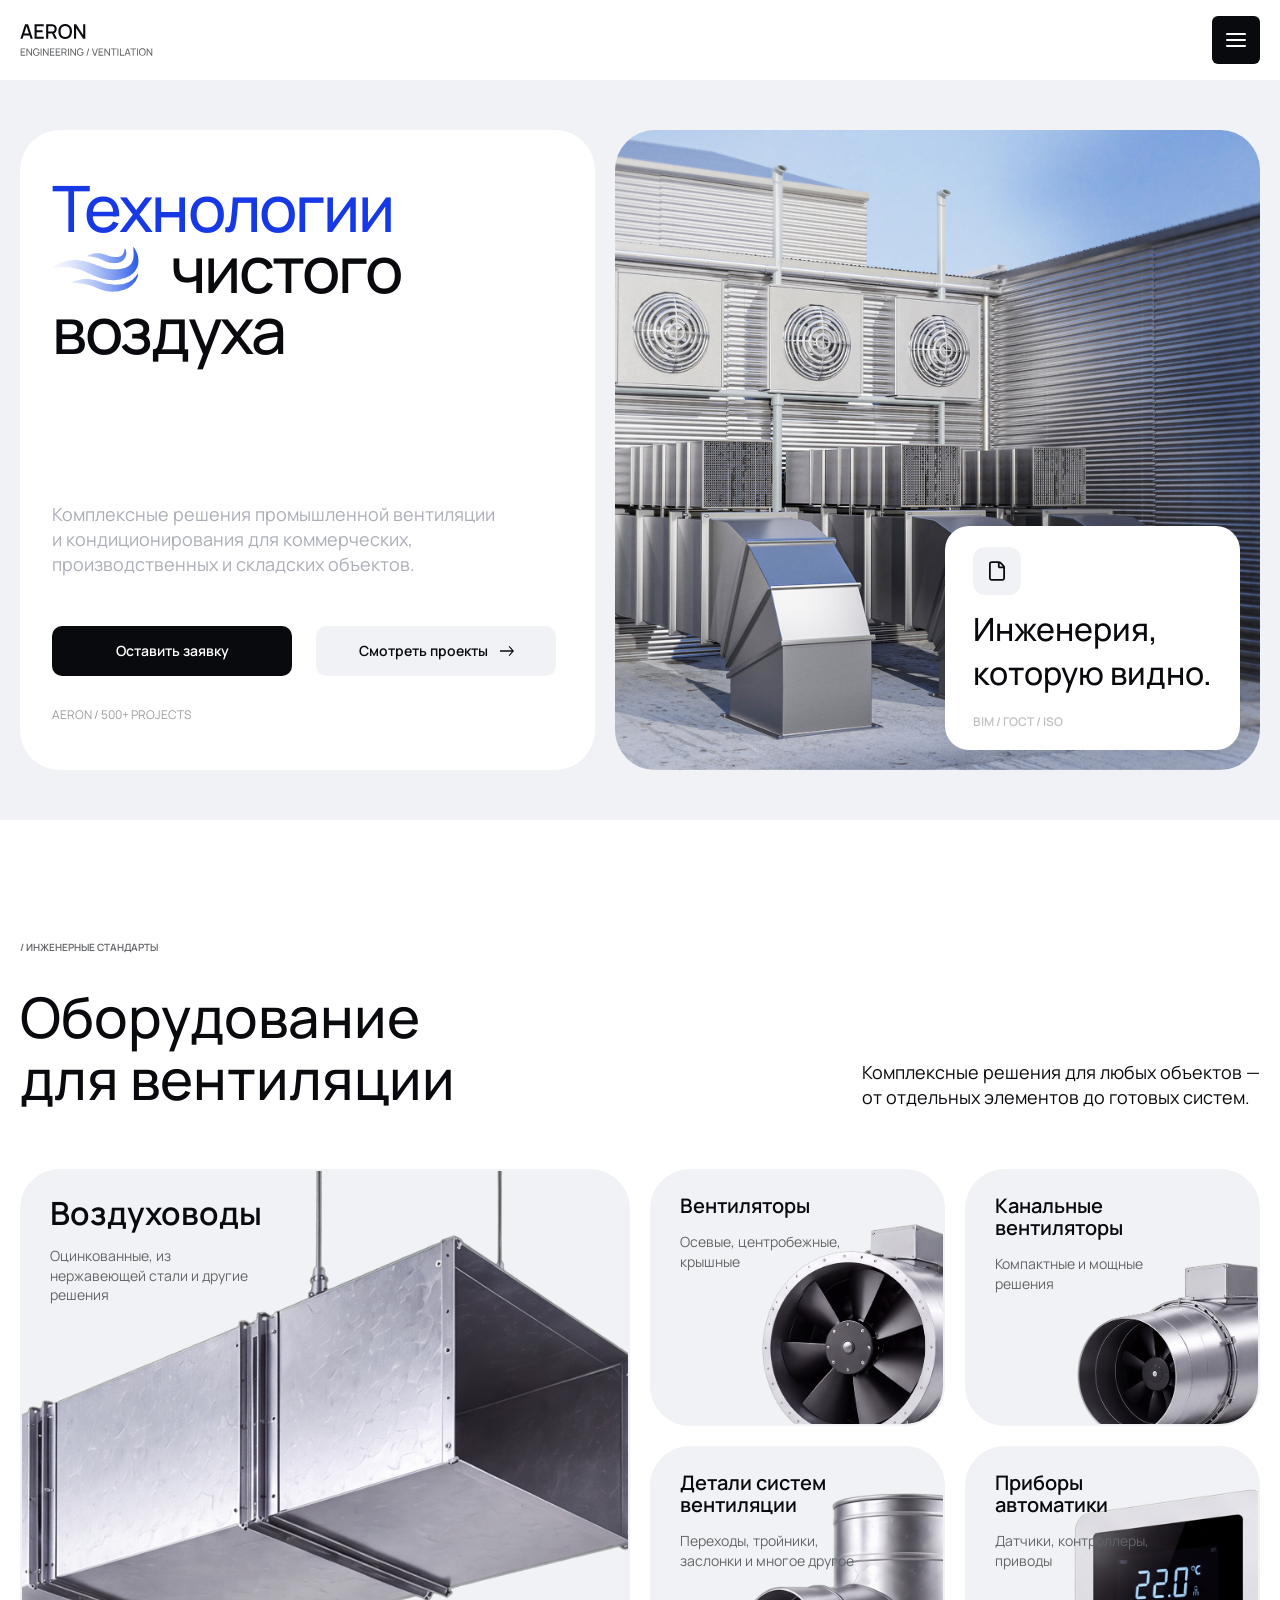
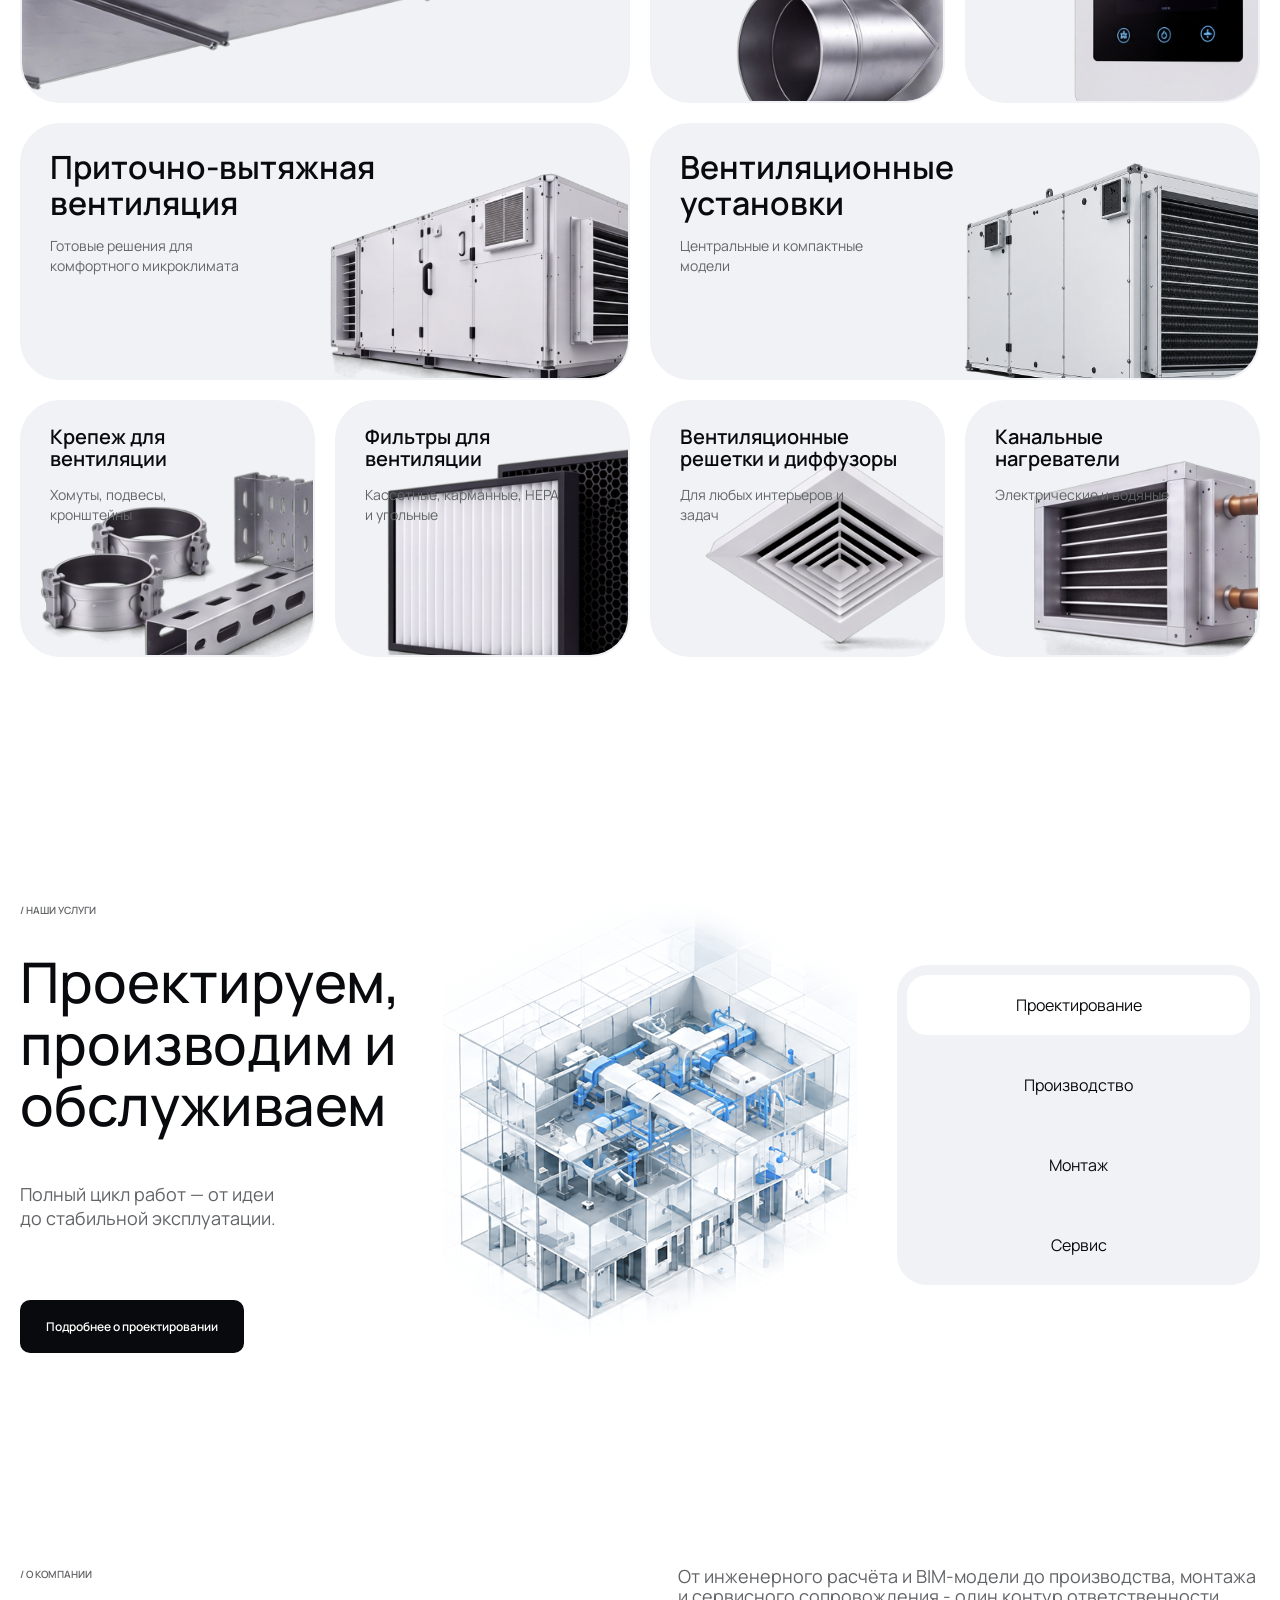
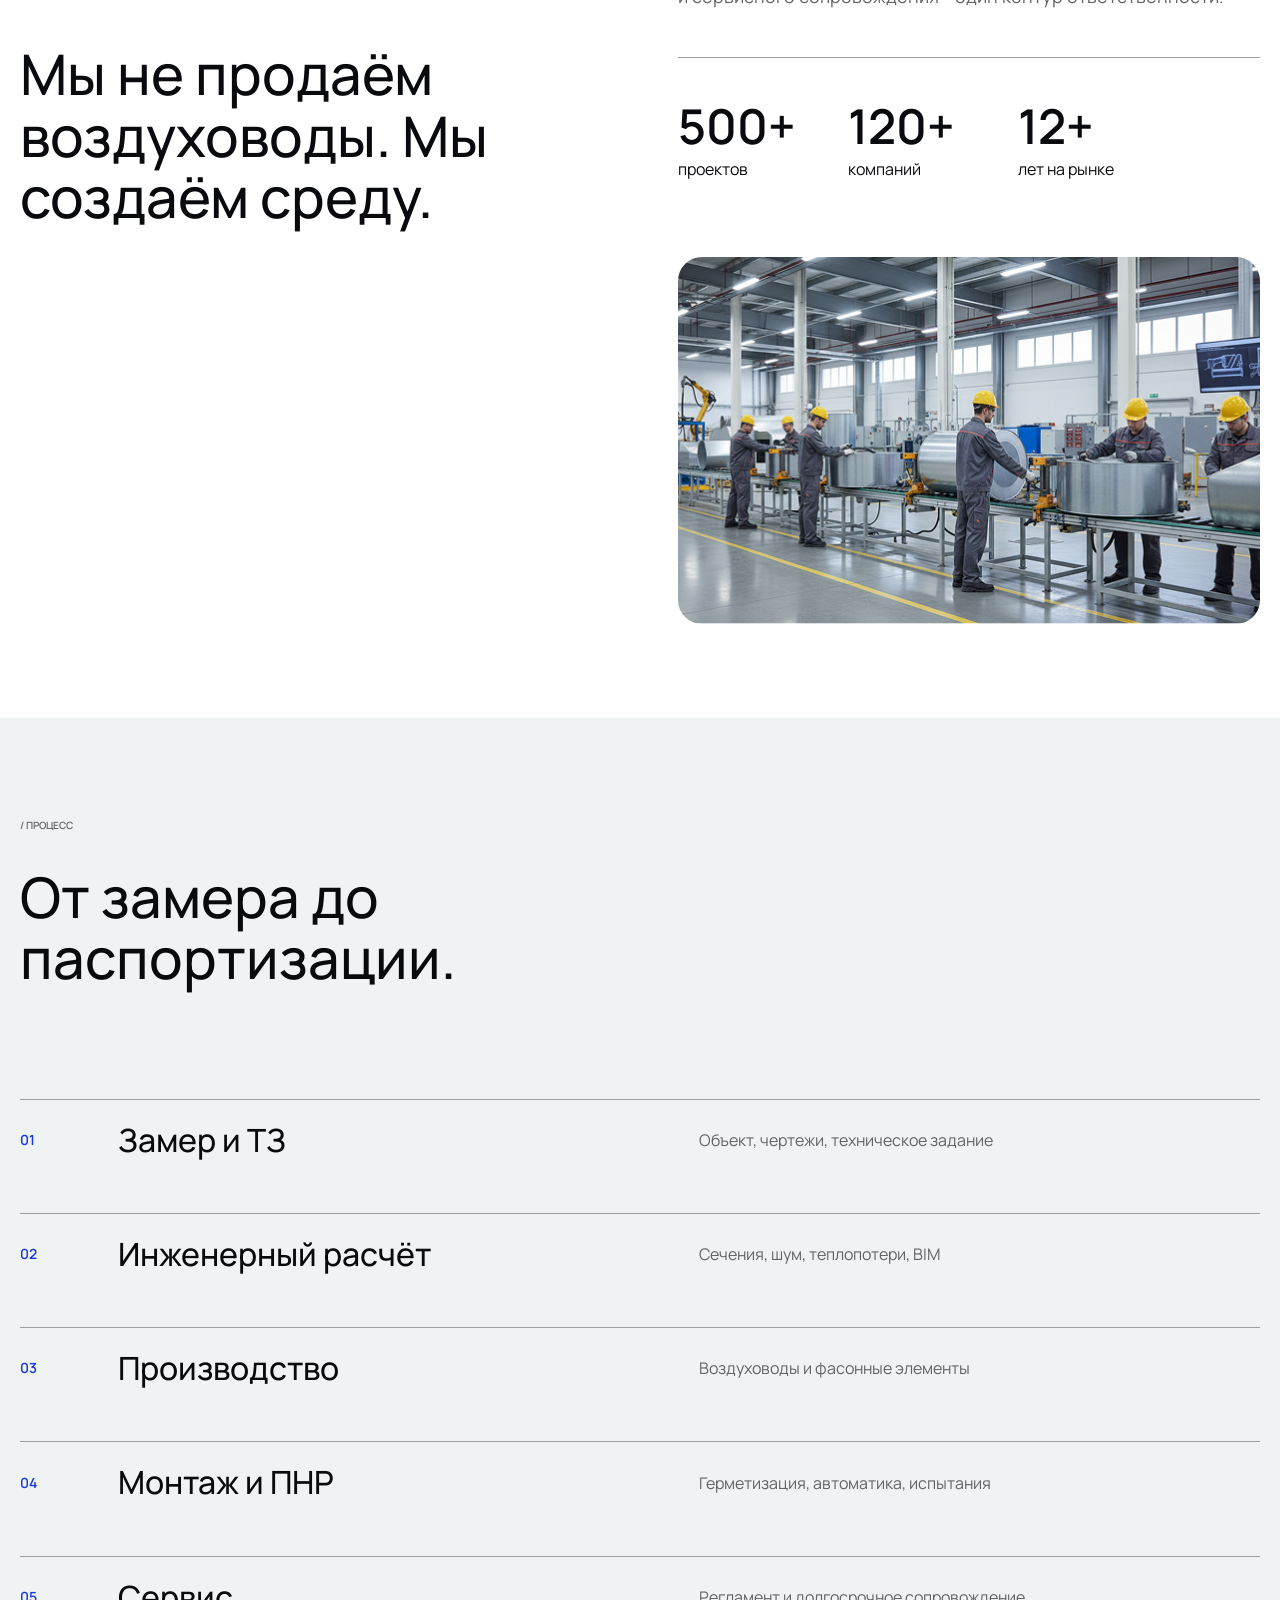
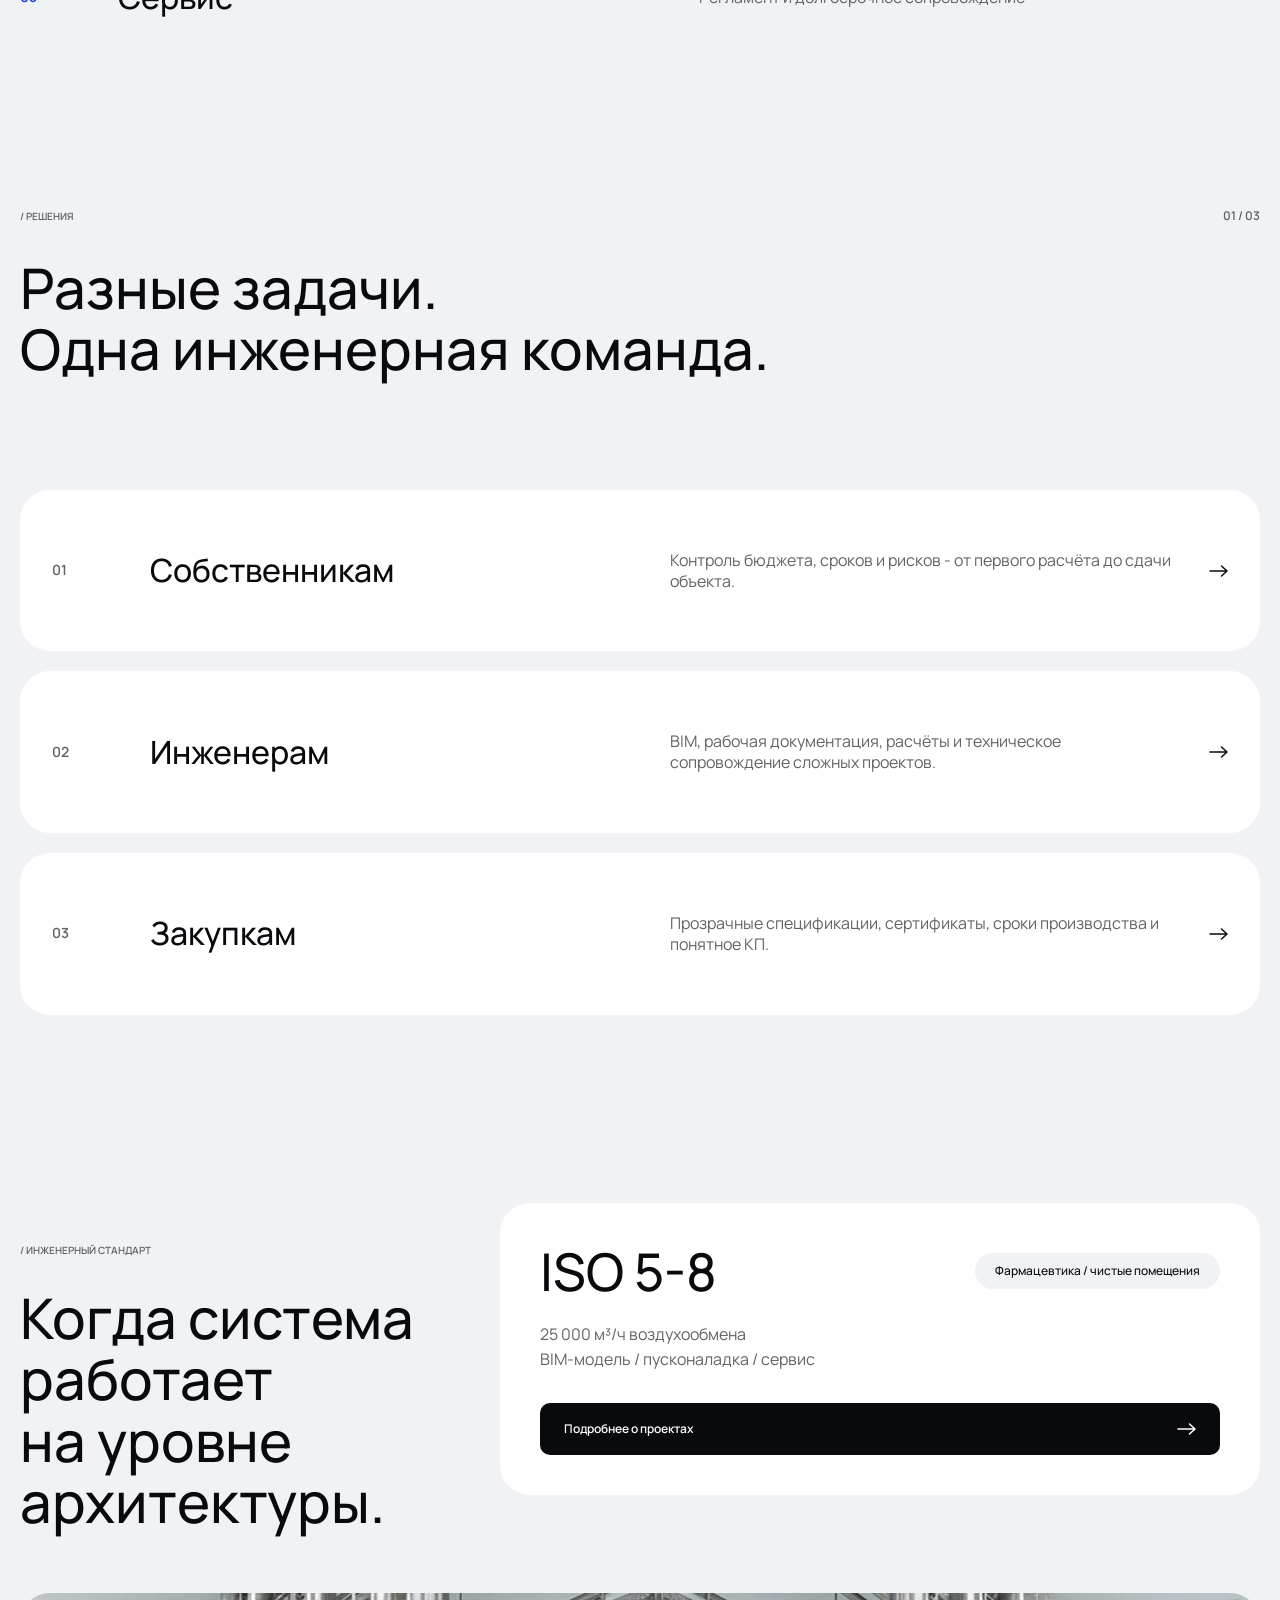
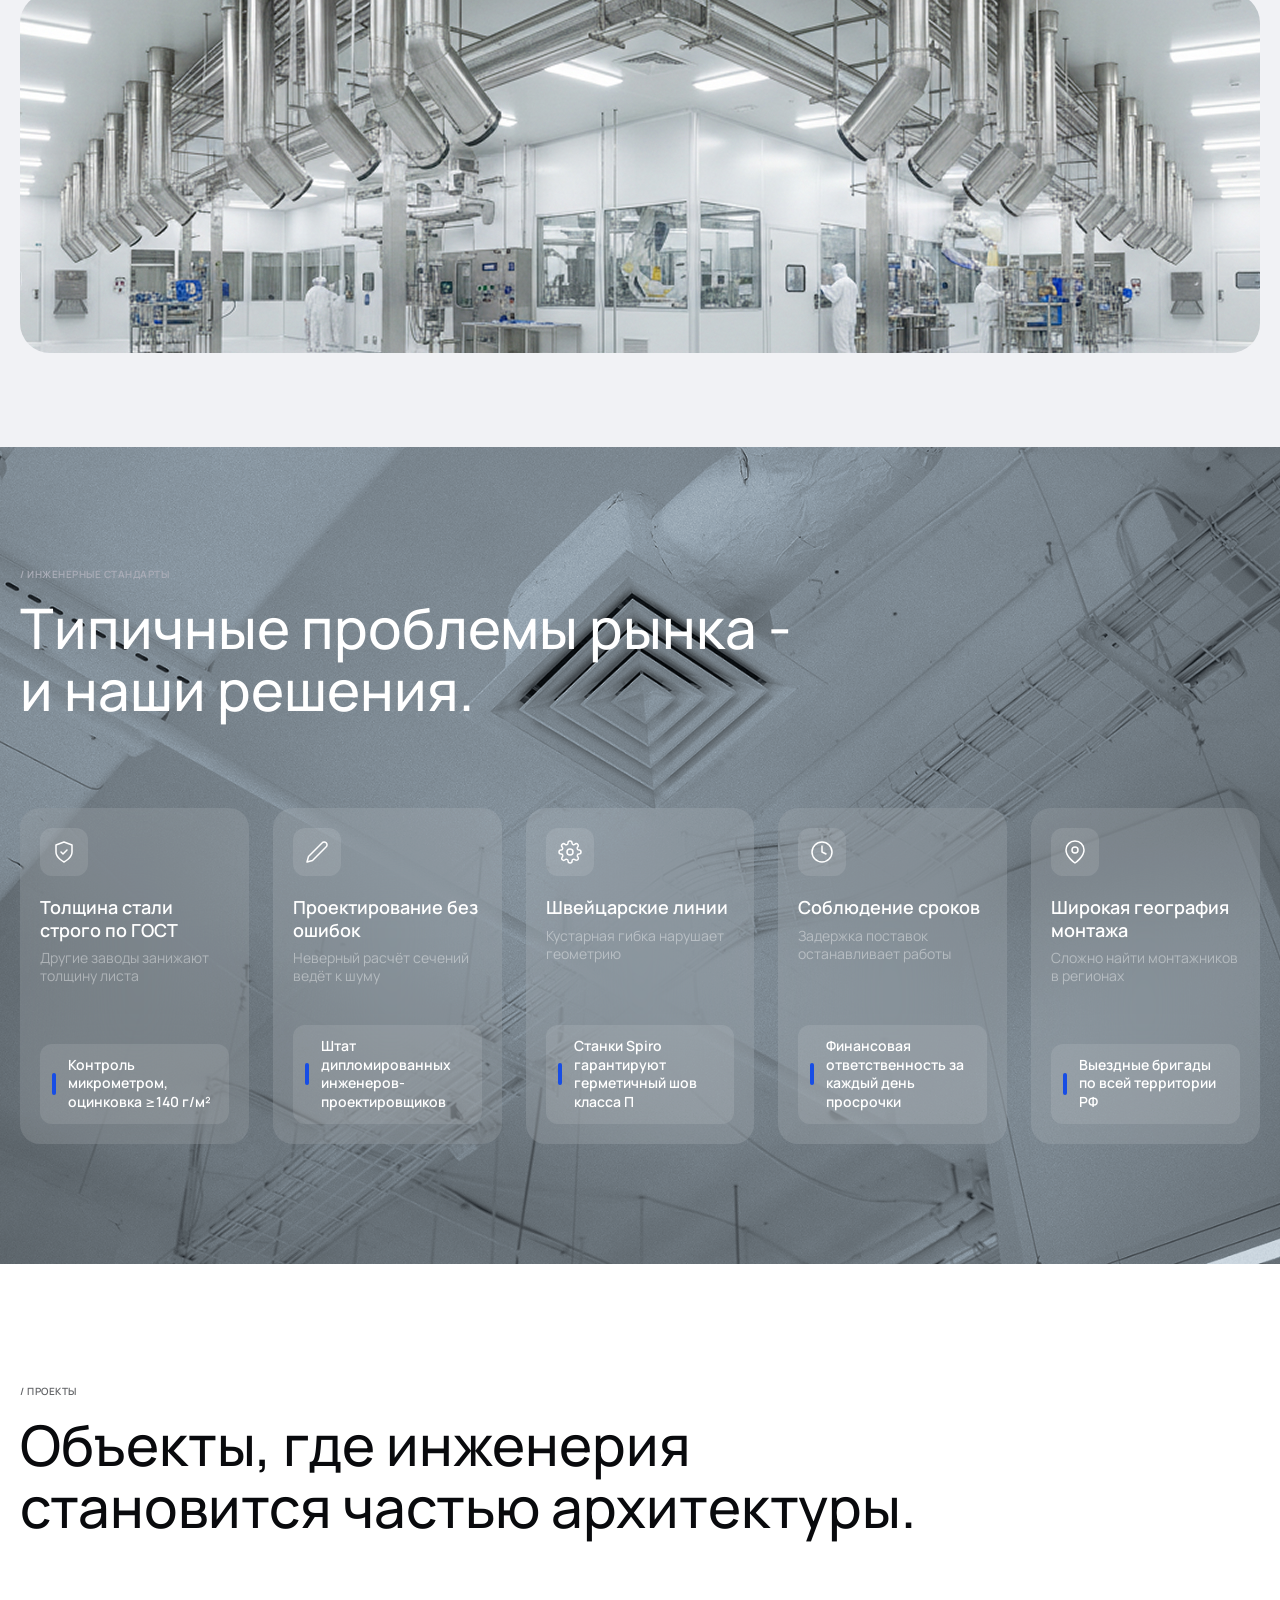
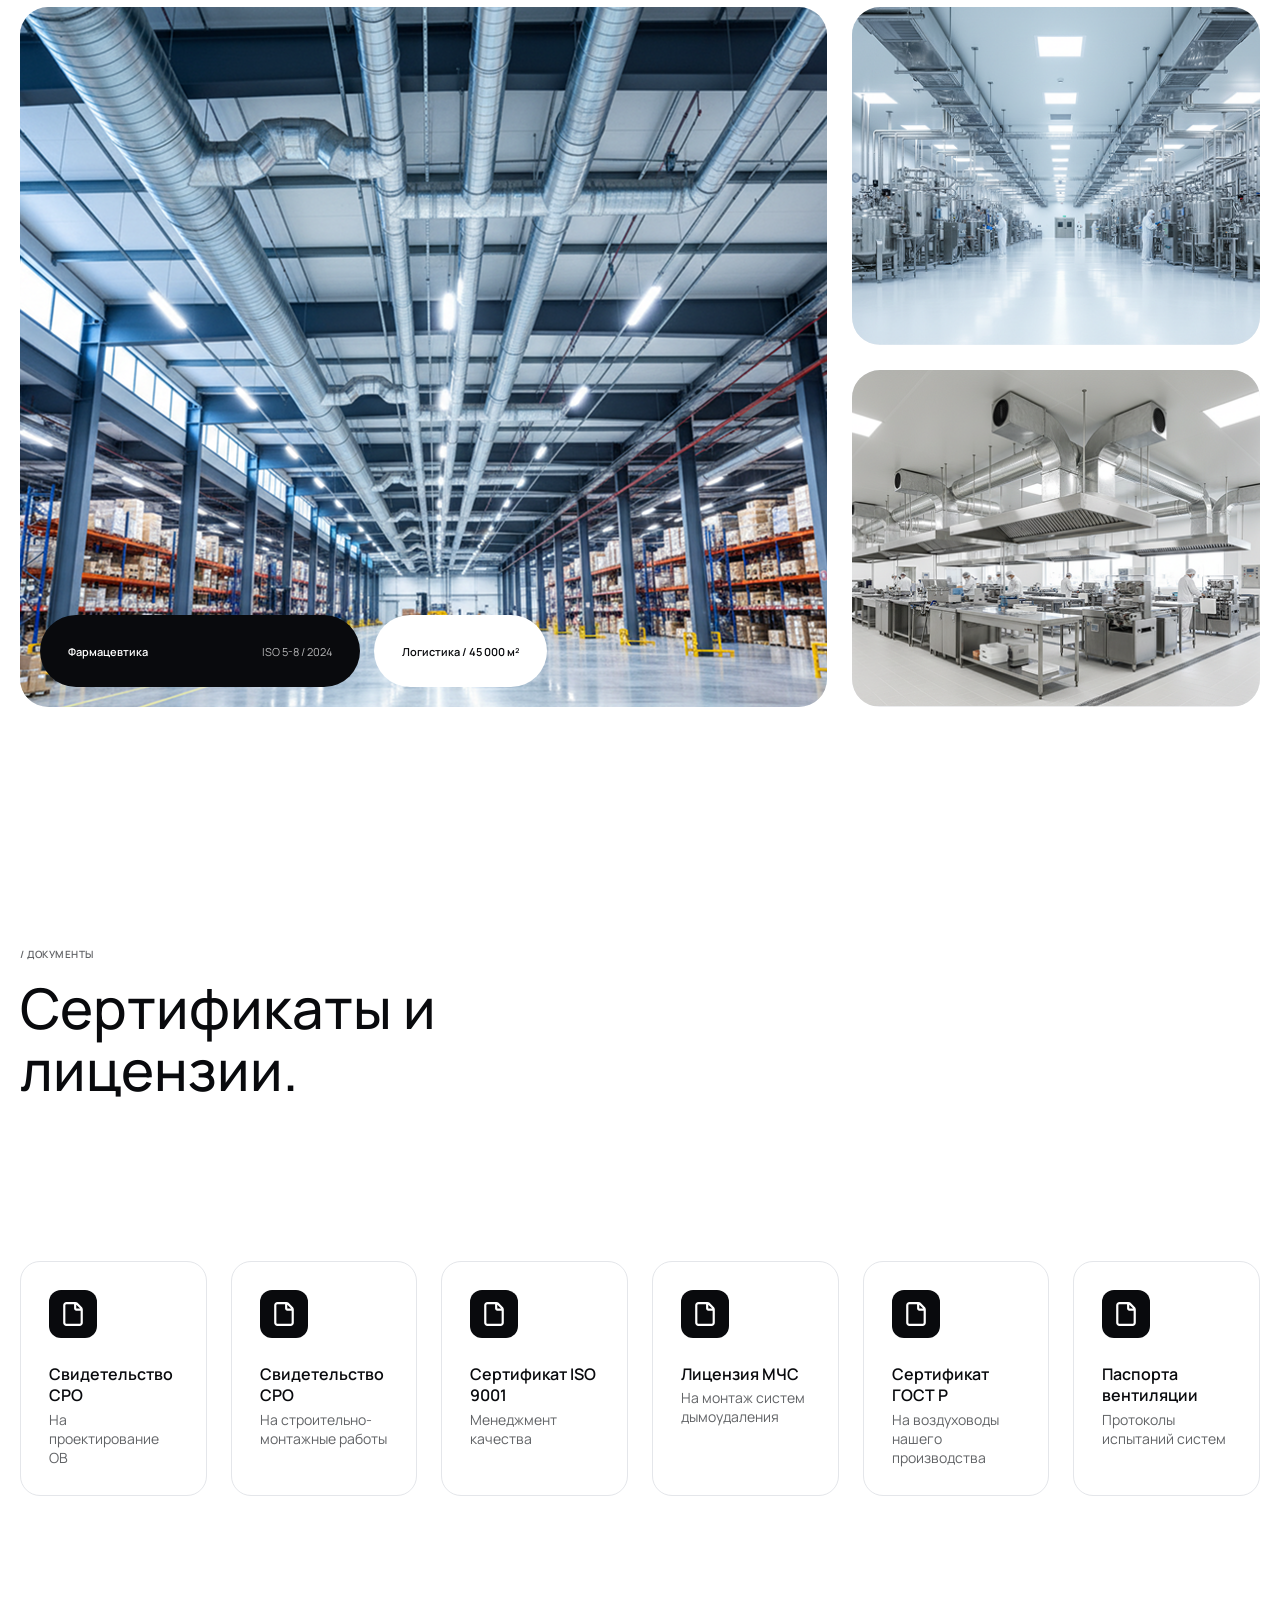
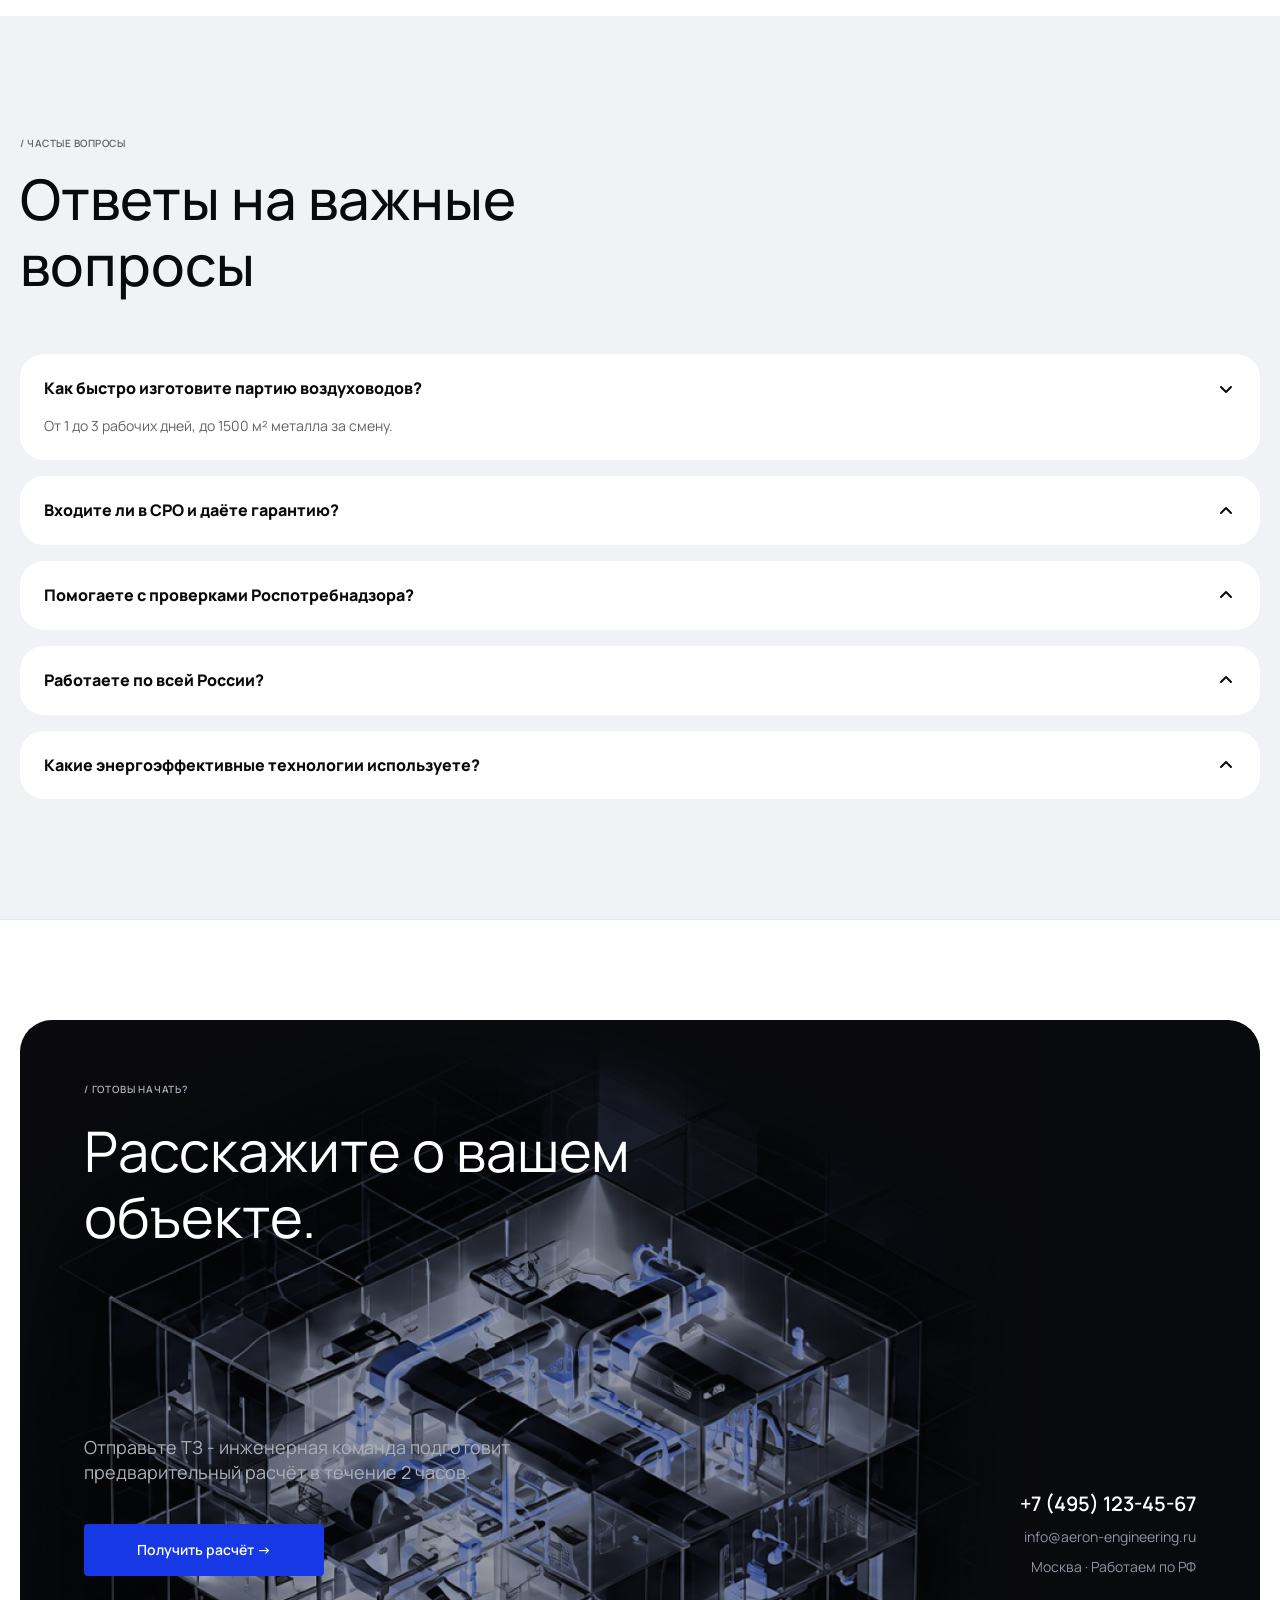
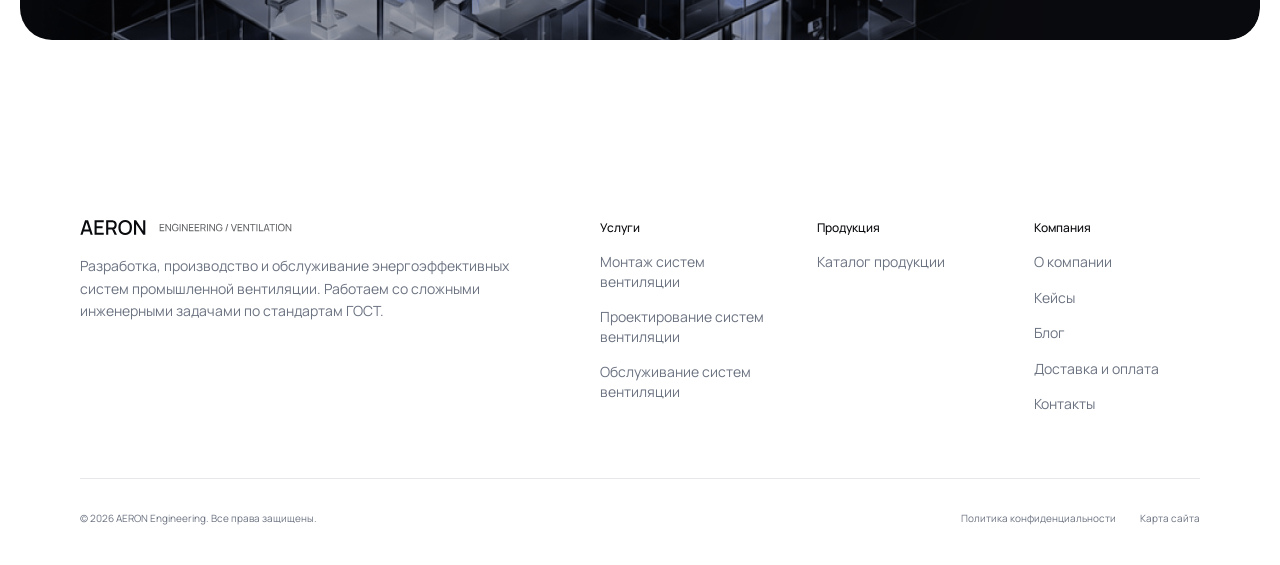
==== commit e8af01ca: "MVP" ====
--- a/index.html
+++ b/index.html
@@ -32,16 +32,27 @@
                             </span>
                             Каталог
                         </a>
-                        <a href="delivery.html" class="header__link">Оплата и доставка</a>
-                        <a href="#" class="header__link">Производство</a>
-                        <a href="#" class="header__link">Проекты</a>
+                        <a href="delivery.html" class="header__link">Доставка и оплата</a>
+                        <a href="#" class="header__link">Кейсы</a>
+                        <a href="#" class="header__link">Блог</a>
+                        <div class="header__nav-item header__nav-item--services">
+                            <button class="header__link header__link--services" type="button" aria-haspopup="true" aria-controls="header-services">
+                                Услуги
+                                <span class="header__services-caret" aria-hidden="true"></span>
+                            </button>
+                            <div class="header__submenu" id="header-services">
+                                <a href="installation.html" class="header__submenu-link">Монтаж систем вентиляции</a>
+                                <a href="design.html" class="header__submenu-link">Проектирование систем вентиляции</a>
+                                <a href="handling.html" class="header__submenu-link">Обслуживание систем вентиляции</a>
+                            </div>
+                        </div>
                         <a href="about.html" class="header__link">О компании</a>
                         <a href="contacts.html" class="header__link">Контакты</a>
                     </nav>
                     <!-- /.header__nav -->
                     <div class="header__action">
-                        <a href="tel:+7 (495) 123-45-67" class="header__phone">+7 (495) 123-45-67</a>
-                        <a href="mailto:info@aeron.ru" class="header__email">info@aeron.ru</a>
+                        <a href="tel:+74951981401" class="header__phone">+7 (495) 198-14-01</a>
+                        <a href="mailto:vent-vsp@mail.ru" class="header__email">vent-vsp@mail.ru</a>
                         <button class="header__button">
                             <span class="header__button-text">Получить КП</span>
                             <span class="header__button-icon">
@@ -61,17 +72,10 @@
     </header>
     <!-- /.header -->
 
-    <nav class="breadcrumbs container" aria-label="Хлебные крошки">
-        <ol class="breadcrumbs__list">
-            <li class="breadcrumbs__item" aria-current="page"><span class="breadcrumbs__current">Главная</span></li>
-        </ol>
-    </nav>
-
     <section class="hero">
         <div class="container">
             <div class="hero__inner">
                 <div class="hero__info">
-                    <p class="hero__headline">01 / AERON ENGINEERING</p>
                     <h1 class="hero__title">
                         <span class="hero__title-accent">Технологии</span><br>
                         <span class="hero__title-decor">
@@ -334,7 +338,7 @@
     </section>
     <!-- /.products -->
 
-    <section class="services">
+    <section class="services" id="services">
         <div class="services__content container">
             <div class="services__heading">
                 <span class="services__sub">/ НАШИ УСЛУГИ</span>
@@ -346,7 +350,7 @@
             </div>
             <!-- /.services__heading -->
             <div class="services__img-wrap">
-                <img src="" alt="" class="services__img">
+                <img src="./images/services.png" alt="" class="services__img">
             </div>
 
             <div class="services__tabs">
@@ -386,7 +390,7 @@
                 </div>
                 <!-- /.about__stats -->
                 <div class="about__img-wrap">
-                    <img src="" alt="" class="about__img">
+                    <img src="./images/about.png" alt="" class="about__img">
                     <span class="about__img-text">Производство / монтаж / запуск</span>
                 </div>
                 <!-- /.about__img-wrap -->
@@ -937,33 +941,28 @@
                     <nav class="footer__links" aria-label="Разделы сайта">
                         <div class="footer__column">
                             <h2 class="footer__column-title">Услуги</h2>
-                            <a href="#" class="footer__link">Проектирование ОВ</a>
-                            <a href="#" class="footer__link">Монтажные работы</a>
-                            <a href="#" class="footer__link">Пусконаладка</a>
-                            <a href="#" class="footer__link">Сервисное обслуживание</a>
+                            <a href="#" class="footer__link">Монтаж систем вентиляции</a>
+                            <a href="design.html" class="footer__link">Проектирование систем вентиляции</a>
+                            <a href="#" class="footer__link">Обслуживание систем вентиляции</a>
                         </div>
                         <div class="footer__column">
                             <h2 class="footer__column-title">Продукция</h2>
-                            <a href="catalog.html" class="footer__link">Каталог оборудования</a>
-                            <a href="catalog-category.html" class="footer__link">Воздуховоды</a>
-                            <a href="#" class="footer__link">Промышленные вентиляторы</a>
-                            <a href="#" class="footer__link">Фильтры очистки</a>
-                            <a href="#" class="footer__link">Шкафы автоматики</a>
+                            <a href="catalog.html" class="footer__link">Каталог продукции</a>
                         </div>
                         <div class="footer__column">
                             <h2 class="footer__column-title">Компания</h2>
                             <a href="about.html" class="footer__link">О компании</a>
+                            <a href="#" class="footer__link">Кейсы</a>
+                            <a href="#" class="footer__link">Блог</a>
+                            <a href="delivery.html" class="footer__link">Доставка и оплата</a>
                             <a href="contacts.html" class="footer__link">Контакты</a>
-                            <a href="#" class="footer__link">Наши проекты</a>
-                            <a href="#" class="footer__link">Лицензии и СРО</a>
-                            <a href="#" class="footer__link">Производственная база</a>
                         </div>
                     </nav>
                     <!-- /.footer__links -->
                 </div>
                 <!-- /.footer__top -->
                 <div class="footer__bottom">
-                    <p class="footer__copyright">© 2025 AERON Engineering. Все права защищены.</p>
+                    <p class="footer__copyright">© 2026 AERON Engineering. Все права защищены.</p>
                     <nav class="footer__legal" aria-label="Правовая информация">
                         <a href="#" class="footer__legal-link">Политика конфиденциальности</a>
                         <a href="#" class="footer__legal-link">Карта сайта</a>
@@ -977,5 +976,33 @@
     </footer>
     <!-- /.footer -->
 
+    <dialog class="feedback-modal" aria-labelledby="feedback-modal-title">
+        <div class="feedback-modal__content">
+            <button class="feedback-modal__close" type="button" aria-label="Закрыть окно">
+                <svg width="18" height="18" viewBox="0 0 18 18" fill="none" aria-hidden="true">
+                    <path d="M3 3L15 15M15 3L3 15" stroke="currentColor" stroke-width="1.5" stroke-linecap="round"/>
+                </svg>
+            </button>
+            <span class="feedback-modal__eyebrow">/ СВЯЗАТЬСЯ С НАМИ</span>
+            <h2 class="feedback-modal__title" id="feedback-modal-title">Обратный звонок</h2>
+            <p class="feedback-modal__description">Отправьте запрос через контактную форму, и мы Вам обязательно перезвоним в ближайшее время.</p>
+            <form class="feedback-modal__form">
+                <label class="feedback-modal__field">
+                    <span class="feedback-modal__label">Имя</span>
+                    <input class="feedback-modal__input" type="text" name="name" placeholder="Ваше имя" autocomplete="name" required>
+                </label>
+                <label class="feedback-modal__field">
+                    <span class="feedback-modal__label">Телефон</span>
+                    <input class="feedback-modal__input" type="tel" name="phone" placeholder="+7 (___) ___-__-__" autocomplete="tel" required>
+                </label>
+                <label class="feedback-modal__field">
+                    <span class="feedback-modal__label">Комментарий</span>
+                    <textarea class="feedback-modal__input feedback-modal__textarea" name="comment" placeholder="Ваш комментарий"></textarea>
+                </label>
+                <button class="feedback-modal__submit" type="submit">Отправить запрос</button>
+            </form>
+        </div>
+    </dialog>
+
 </body>
 </html>
--- a/css/style.css
+++ b/css/style.css
@@ -191,6 +191,81 @@
     transform: translate(-50%, -50%);
 }
 
+.header__nav-item--services {
+    position: relative;
+    display: flex;
+    align-items: center;
+}
+
+.header__link--services {
+    display: inline-flex;
+    align-items: center;
+    gap: 8px;
+    padding: 0;
+    border: 0;
+    background: transparent;
+    color: var(--dark);
+    font: inherit;
+    font-size: 12px;
+    font-weight: 600;
+    line-height: 1.2;
+    white-space: nowrap;
+}
+
+.header__services-caret {
+    width: 6px;
+    height: 6px;
+    margin-top: -3px;
+    border-right: 1px solid currentColor;
+    border-bottom: 1px solid currentColor;
+    transform: rotate(45deg);
+}
+
+.header__submenu {
+    position: absolute;
+    top: 100%;
+    left: 50%;
+    z-index: 30;
+    display: none;
+    min-width: 280px;
+    flex-direction: column;
+    gap: 2px;
+    padding: 8px;
+    border: 1px solid #E4E6EA;
+    border-radius: 12px;
+    background-color: var(--light);
+    box-shadow: 0 12px 28px rgba(9, 10, 13, 0.12);
+    transform: translateX(-50%);
+}
+
+.header__nav-item--services:hover .header__submenu,
+.header__nav-item--services:focus-within .header__submenu {
+    display: flex;
+}
+
+.header__submenu-link {
+    display: block;
+    padding: 12px 14px;
+    border-radius: 8px;
+    color: var(--dark);
+    font-size: 12px;
+    line-height: 1.35;
+    white-space: nowrap;
+    transition: color 0.2s ease, background-color 0.2s ease;
+}
+
+.header__submenu-link:hover,
+.header__submenu-link:focus-visible {
+    background-color: var(--light-bg);
+    color: var(--accent);
+}
+
+.header__link--services:focus-visible {
+    outline: 2px solid var(--accent);
+    outline-offset: 4px;
+}
+
+
 .header__link {
     font-size: 12px;
     line-height: 1.2;
@@ -219,6 +294,129 @@
 .header__link--catalog:hover {
     background-color: #1a3fd9;
     opacity: 1;
+}
+
+.header__link--catalog:focus-visible {
+    outline: 2px solid var(--accent);
+    outline-offset: 4px;
+}
+
+.header__catalog-panel {
+    position: absolute;
+    top: 100%;
+    left: 50%;
+    z-index: 30;
+    display: grid;
+    grid-template-columns: minmax(230px, 280px) minmax(0, 1fr);
+    width: min(1200px, calc(100vw - 40px));
+    max-height: min(620px, calc(100vh - 110px));
+    overflow: hidden;
+    border: 1px solid #E4E6EA;
+    border-radius: 14px;
+    background-color: var(--light);
+    box-shadow: 0 16px 40px rgba(9, 10, 13, 0.16);
+    opacity: 0;
+    pointer-events: none;
+    transform: translate(-50%, 8px);
+    transition: opacity 0.18s ease, transform 0.18s ease, visibility 0.18s ease;
+    visibility: hidden;
+}
+
+.header.is-catalog-open .header__catalog-panel {
+    opacity: 1;
+    pointer-events: auto;
+    transform: translate(-50%, 0);
+    visibility: visible;
+}
+
+.header__catalog-categories {
+    display: flex;
+    flex-direction: column;
+    gap: 2px;
+    overflow-y: auto;
+    padding: 14px;
+    border-right: 1px solid #E4E6EA;
+    background-color: #FAFAFB;
+}
+
+.header__catalog-category {
+    display: flex;
+    align-items: center;
+    justify-content: space-between;
+    gap: 12px;
+    width: 100%;
+    padding: 10px 12px;
+    border-radius: 7px;
+    color: var(--dark);
+    font-size: 12px;
+    line-height: 1.35;
+    text-align: left;
+    transition: color 0.18s ease, background-color 0.18s ease;
+}
+
+.header__catalog-category:hover,
+.header__catalog-category:focus-visible,
+.header__catalog-category.is-active {
+    background-color: var(--light);
+    color: var(--accent);
+}
+
+.header__catalog-category:focus-visible,
+.header__catalog-subcategory:focus-visible {
+    outline: 2px solid var(--accent);
+    outline-offset: 2px;
+}
+
+.header__catalog-category-arrow {
+    flex: 0 0 auto;
+    font-size: 20px;
+    line-height: 0.8;
+}
+
+.header__catalog-content {
+    min-width: 0;
+    overflow-y: auto;
+    padding: 26px 30px;
+}
+
+.header__catalog-title {
+    margin-bottom: 18px;
+    font-size: 20px;
+    font-weight: 700;
+    line-height: 1.3;
+}
+
+.header__catalog-subcategories {
+    display: grid;
+    grid-template-columns: repeat(2, minmax(0, 1fr));
+    gap: 10px;
+}
+
+.header__catalog-subcategory {
+    display: flex;
+    align-items: center;
+    min-height: 62px;
+    padding: 13px 16px;
+    border: 1px solid #E4E6EA;
+    border-radius: 9px;
+    color: var(--dark);
+    font-size: 13px;
+    font-weight: 500;
+    line-height: 1.4;
+    transition: border-color 0.18s ease, color 0.18s ease, background-color 0.18s ease;
+}
+
+.header__catalog-subcategory:hover,
+.header__catalog-subcategory:focus-visible {
+    border-color: var(--accent);
+    background-color: #F7F8FF;
+    color: var(--accent);
+}
+
+.header__catalog-empty {
+    color: var(--light-text);
+    font-size: 13px;
+    line-height: 1.5;
 }
 
 .header__menu-icon {
@@ -528,6 +726,7 @@
     height: 100%;
     z-index: 0;
     object-fit: cover;
+    transition: transform .2s ease;
 }
 
 .products__card:not(:first-child) .products__card-img {
@@ -600,6 +799,10 @@
 .products__card:hover .products__card-link,
 .products__card:focus-visible .products__card-link {
     opacity: 1;
+}
+
+.products__card:hover .products__card-img {
+    transform: scale(1.1);
 }
 
 .products__card:focus-visible {
@@ -684,10 +887,16 @@
 .services__img-wrap {
     max-width: 800px;
     min-height: 300px;
+    max-height: 700px;
     width: 100%;
     align-self: stretch;
-    background-color:#090A0D;
     border-radius: 30px;
+}
+
+.services__img {
+    width: 100%;
+    height: 100%;
+    object-fit: cover;
 }
 
 .services__tabs {
@@ -795,7 +1004,13 @@
     border-radius: 24px;
     overflow: hidden;
     height: 367px;
-    background: #1a1a2e;
+    overflow: hidden;
+}
+
+.about__img {
+    width: 100%;
+    height: 100%;
+    object-fit: cover;
 }
 
 /* ================= PROCESS ================== */
@@ -1154,6 +1369,96 @@
         transform: none;
     }
 
+    .header__catalog-panel {
+        position: static;
+        display: none;
+        grid-template-columns: minmax(0, 1fr);
+        width: 100%;
+        max-height: 48vh;
+        margin-top: 8px;
+        transform: none;
+        visibility: visible;
+        opacity: 1;
+        pointer-events: auto;
+    }
+
+    .header.is-catalog-open .header__catalog-panel {
+        display: grid;
+        transform: none;
+    }
+
+    .header__catalog-categories {
+        max-height: 190px;
+        padding: 8px;
+        border-right: 0;
+        border-bottom: 1px solid #E4E6EA;
+    }
+
+    .header__catalog-category {
+        padding: 9px 10px;
+        font-size: 13px;
+    }
+
+    .header__catalog-content {
+        padding: 16px 10px 10px;
+    }
+
+    .header__catalog-title {
+        margin-bottom: 12px;
+        font-size: 17px;
+    }
+
+    .header__catalog-subcategories {
+        grid-template-columns: minmax(0, 1fr);
+        gap: 7px;
+    }
+
+    .header__catalog-subcategory {
+        min-height: 0;
+        padding: 10px 12px;
+        font-size: 12px;
+    }
+
+    .header__nav-item--services {
+        width: 100%;
+        flex-direction: column;
+        align-items: stretch;
+    }
+
+    .header__nav-item--services > .header__link--services {
+        display: flex;
+        width: 100%;
+        justify-content: space-between;
+        padding: 14px 0;
+        border-bottom: 1px solid var(--light-bg);
+        font-size: 14px;
+        text-align: left;
+    }
+
+    .header__submenu {
+        position: static;
+        display: flex;
+        min-width: 0;
+        gap: 0;
+        padding: 8px 0 12px 16px;
+        border: 0;
+        border-radius: 0;
+        background: transparent;
+        box-shadow: none;
+        transform: none;
+    }
+
+    .header__submenu-link {
+        padding: 11px 0;
+        font-size: 13px;
+        white-space: normal;
+    }
+
+    .header__services-caret {
+        transform: rotate(225deg);
+    }
+
+
     .header__nav > .header__link:not(.header__link--catalog) {
         padding: 14px 0;
         border-bottom: 1px solid var(--light-bg);
@@ -2316,6 +2621,7 @@
     padding: 24px;
     border-radius: 24px;
     background-color: #FFFFFF;
+    cursor: pointer;
 }
 
 .faq__question {
@@ -2330,7 +2636,6 @@
     text-align: left;
     font: inherit;
     color: inherit;
-    cursor: pointer;
 }
 
 .faq__question-text {
@@ -2720,6 +3025,7 @@
     gap: 16px;
 }
 
+
 .footer__column-title {
     color: var(--dark);
     font-size: 12px;
@@ -2778,6 +3084,7 @@
         grid-template-columns: repeat(3, minmax(0, 1fr));
         gap: clamp(24px, 4vw, 56px);
     }
+
 }
 
 @media (max-width: 1024px) {
@@ -2822,6 +3129,7 @@
         grid-template-columns: repeat(2, minmax(0, 1fr));
         gap: 32px;
     }
+
 
     .footer__bottom {
         flex-direction: column;
@@ -2861,6 +3169,7 @@
         grid-template-columns: 1fr;
         gap: 24px;
     }
+
 
     .footer__column {
         gap: 12px;
@@ -5099,3 +5408,537 @@
         padding: 44px 0 56px;
     }
 }
+
+/* ===== Universal service page ===== */
+.service {
+    padding: 104px 0 112px;
+    background-color: var(--light-bg);
+}
+
+.service__heading {
+    max-width: 1100px;
+    margin-bottom: 40px;
+}
+
+.service__eyebrow {
+    display: block;
+    color: var(--light-text);
+    font-size: 10px;
+    font-weight: 600;
+    letter-spacing: 0.08em;
+    line-height: 1.2;
+    text-transform: uppercase;
+}
+
+.service__title {
+    margin-top: 16px;
+    color: var(--dark);
+    font-size: 56px;
+    font-weight: 500;
+    line-height: 1.1;
+}
+
+.service__intro {
+    display: grid;
+    max-width: 1180px;
+    gap: 12px;
+    margin-bottom: 72px;
+    padding: 32px 36px;
+    border-left: 4px solid var(--accent);
+    border-radius: 20px;
+    background-color: var(--light);
+}
+
+.service__intro-lead {
+    color: var(--dark);
+    font-size: 22px;
+    font-weight: 600;
+    line-height: 1.4;
+}
+
+.service__intro-text {
+    color: var(--light-text);
+    font-size: 16px;
+    line-height: 1.6;
+}
+
+.service__steps {
+    margin-bottom: 72px;
+}
+
+.service__section-heading {
+    max-width: 880px;
+    margin-bottom: 28px;
+}
+
+.service__section-title {
+    margin-top: 12px;
+    color: var(--dark);
+    font-size: 32px;
+    font-weight: 500;
+    line-height: 1.2;
+}
+
+.service__steps-grid {
+    display: grid;
+    grid-template-columns: repeat(3, minmax(0, 1fr));
+    gap: 16px;
+}
+
+.service__step {
+    display: flex;
+    min-height: 260px;
+    flex-direction: column;
+    align-items: flex-start;
+    padding: 26px;
+    border: 1px solid #E4E6EA;
+    border-radius: 24px;
+    background-color: var(--light);
+}
+
+.service__step-number {
+    display: flex;
+    width: 40px;
+    height: 40px;
+    align-items: center;
+    justify-content: center;
+    margin-bottom: auto;
+    border-radius: 12px;
+    background-color: var(--light-bg);
+    color: var(--accent);
+    font-size: 12px;
+    font-weight: 700;
+}
+
+.service__step-title {
+    margin-top: 28px;
+    margin-bottom: 10px;
+    color: var(--dark);
+    font-size: 18px;
+    font-weight: 600;
+    line-height: 1.35;
+}
+
+.service__step-text {
+    color: var(--light-text);
+    font-size: 14px;
+    line-height: 1.55;
+}
+
+.service__planning {
+    display: grid;
+    grid-template-columns: minmax(0, 1fr) minmax(0, 1fr);
+    align-items: start;
+    gap: 20px;
+    margin-bottom: 24px;
+}
+
+.service__planning-copy,
+.service__criteria {
+    padding: 32px;
+    border: 1px solid #E4E6EA;
+    border-radius: 24px;
+    background-color: var(--light);
+}
+
+.service__planning-text {
+    margin-top: 18px;
+    color: var(--light-text);
+    font-size: 15px;
+    line-height: 1.6;
+}
+
+.service__criteria {
+    display: grid;
+    gap: 10px;
+    list-style: none;
+}
+
+.service__criterion {
+    display: flex;
+    align-items: flex-start;
+    gap: 12px;
+    padding: 14px;
+    border-radius: 12px;
+    background-color: var(--light-bg);
+    color: var(--light-text);
+    font-size: 14px;
+    line-height: 1.5;
+}
+
+.service__criterion-mark {
+    flex: 0 0 8px;
+    width: 8px;
+    height: 8px;
+    margin-top: 6px;
+    border-radius: 50%;
+    background-color: var(--accent);
+}
+
+.service__assurance {
+    display: grid;
+    grid-template-columns: repeat(2, minmax(0, 1fr));
+    gap: 20px;
+    margin-bottom: 72px;
+}
+
+.service__assurance-card {
+    padding: 32px;
+    border: 1px solid #E4E6EA;
+    border-radius: 24px;
+    background-color: var(--light);
+}
+
+.service__assurance-card--accent {
+    border-color: var(--dark);
+    background-color: var(--dark);
+}
+
+.service__assurance-card--accent .service__eyebrow {
+    color: #ABB0B8;
+}
+
+.service__assurance-title {
+    margin-top: 16px;
+    margin-bottom: 12px;
+    color: var(--dark);
+    font-size: 20px;
+    font-weight: 600;
+    line-height: 1.3;
+}
+
+.service__assurance-card--accent .service__assurance-title {
+    color: var(--light);
+}
+
+.service__assurance-text {
+    color: var(--light-text);
+    font-size: 15px;
+    line-height: 1.6;
+}
+
+.service__assurance-card--accent .service__assurance-text {
+    color: #ABB0B8;
+}
+
+.service__pricing {
+    padding: 32px;
+    border: 1px solid #E4E6EA;
+    border-radius: 24px;
+    background-color: var(--light);
+}
+
+.service__pricing .service__section-heading {
+    margin-bottom: 24px;
+}
+
+.service__table-wrap {
+    width: 100%;
+    overflow-x: auto;
+    border: 1px solid #DCE5EF;
+    border-radius: 12px;
+}
+
+.service__table {
+    width: 100%;
+    min-width: 760px;
+    border-collapse: collapse;
+    color: var(--dark);
+    font-size: 13px;
+}
+
+.service__table th,
+.service__table td {
+    padding: 13px 14px;
+    border: 1px solid #DCE5EF;
+    text-align: left;
+    white-space: nowrap;
+}
+
+.service__table thead th {
+    background-color: #315B8E;
+    color: var(--light);
+    font-weight: 600;
+}
+
+.service__table tbody tr:nth-child(odd) {
+    background-color: #F0F7FB;
+}
+
+.service__table tbody tr:nth-child(even) {
+    background-color: var(--light);
+}
+
+.service__table tbody tr.service__table-group th {
+    background-color: var(--dark);
+    color: var(--light);
+    font-size: 12px;
+    font-weight: 600;
+    letter-spacing: 0.06em;
+    text-transform: uppercase;
+}
+
+.service__table tbody th {
+    font-weight: 500;
+}
+
+@media (max-width: 1024px) {
+    .service {
+        padding: 80px 0;
+    }
+
+    .service__title {
+        font-size: 44px;
+    }
+
+    .service__steps-grid {
+        grid-template-columns: repeat(2, minmax(0, 1fr));
+    }
+
+    .service__planning {
+        grid-template-columns: 1fr;
+    }
+}
+
+@media (max-width: 768px) {
+    .service {
+        padding: 64px 0;
+    }
+
+    .service__title {
+        font-size: 36px;
+    }
+
+    .service__intro {
+        margin-bottom: 56px;
+        padding: 26px;
+    }
+
+    .service__steps,
+    .service__assurance {
+        margin-bottom: 56px;
+    }
+
+    .service__section-title {
+        font-size: 28px;
+    }
+
+    .service__assurance {
+        grid-template-columns: 1fr;
+    }
+
+    .service__pricing {
+        padding: 26px;
+    }
+}
+
+@media (max-width: 480px) {
+    .service {
+        padding: 48px 0 60px;
+    }
+
+    .service__heading {
+        margin-bottom: 28px;
+    }
+
+    .service__title {
+        font-size: 30px;
+    }
+
+    .service__intro {
+        margin-bottom: 44px;
+        padding: 22px 20px;
+        border-radius: 20px;
+    }
+
+    .service__intro-lead {
+        font-size: 18px;
+    }
+
+    .service__steps,
+    .service__assurance {
+        margin-bottom: 44px;
+    }
+
+    .service__steps-grid {
+        grid-template-columns: 1fr;
+        gap: 12px;
+    }
+
+    .service__step,
+    .service__planning-copy,
+    .service__criteria,
+    .service__assurance-card {
+        min-height: 0;
+        padding: 22px 20px;
+        border-radius: 20px;
+    }
+
+    .service__section-title {
+        font-size: 24px;
+    }
+
+    .service__step-number {
+        margin-bottom: 24px;
+    }
+
+    .service__step-title {
+        margin-top: 0;
+    }
+
+    .service__pricing {
+        padding: 22px 20px;
+        border-radius: 20px;
+    }
+}
+
+/* ===== Feedback Modal ===== */
+.feedback-modal {
+    position: fixed;
+    inset: 0;
+    width: min(100% - 32px, 520px);
+    max-width: none;
+    max-height: calc(100% - 32px);
+    margin: auto;
+    padding: 0;
+    border: 0;
+    border-radius: 20px;
+    background: var(--light);
+    color: var(--dark);
+    overflow: auto;
+}
+
+.feedback-modal::backdrop {
+    background: rgba(9, 10, 13, 0.68);
+    backdrop-filter: blur(4px);
+}
+
+.feedback-modal__content {
+    position: relative;
+    padding: 48px;
+}
+
+.feedback-modal__close {
+    position: absolute;
+    top: 20px;
+    right: 20px;
+    display: grid;
+    width: 40px;
+    height: 40px;
+    place-items: center;
+    border-radius: 50%;
+    background: var(--light-bg);
+    color: var(--dark);
+    transition: background-color 0.2s ease;
+}
+
+.feedback-modal__close:hover {
+    background: #e3e5e9;
+}
+
+.feedback-modal__close:focus-visible,
+.feedback-modal__input:focus-visible,
+.feedback-modal__submit:focus-visible {
+    outline: 2px solid var(--accent);
+    outline-offset: 3px;
+}
+
+.feedback-modal__eyebrow {
+    display: block;
+    margin-bottom: 16px;
+    color: var(--light-text);
+    font-size: 10px;
+    font-weight: 600;
+    letter-spacing: 0.08em;
+}
+
+.feedback-modal__title {
+    margin-bottom: 12px;
+    font-size: 32px;
+    font-weight: 500;
+    line-height: 1.2;
+}
+
+.feedback-modal__description {
+    margin-bottom: 28px;
+    color: var(--light-text);
+    font-size: 15px;
+    line-height: 1.6;
+}
+
+.feedback-modal__form {
+    display: grid;
+    gap: 18px;
+}
+
+.feedback-modal__field {
+    display: grid;
+    gap: 8px;
+}
+
+.feedback-modal__label {
+    font-size: 13px;
+    font-weight: 600;
+}
+
+.feedback-modal__input {
+    width: 100%;
+    height: 52px;
+    padding: 0 16px;
+    border: 1px solid #D9DCE3;
+    border-radius: 4px;
+    background: var(--light);
+    color: var(--dark);
+    font: inherit;
+    font-size: 14px;
+}
+
+.feedback-modal__input::placeholder {
+    color: #969BA5;
+}
+
+.feedback-modal__textarea {
+    min-height: 104px;
+    height: auto;
+    padding: 14px 16px;
+    resize: vertical;
+}
+
+.feedback-modal__submit {
+    display: inline-flex;
+    min-height: 52px;
+    align-items: center;
+    justify-content: center;
+    margin-top: 6px;
+    padding: 0 24px;
+    border-radius: 4px;
+    background: var(--accent);
+    color: var(--light);
+    font-size: 14px;
+    font-weight: 600;
+    transition: background-color 0.2s ease;
+}
+
+.feedback-modal__submit:hover {
+    background: #1a3fd9;
+}
+
+@media (max-width: 480px) {
+    .feedback-modal__content {
+        padding: 40px 24px 24px;
+    }
+
+    .feedback-modal__close {
+        top: 12px;
+        right: 12px;
+    }
+
+    .feedback-modal__title {
+        padding-right: 24px;
+        font-size: 27px;
+    }
+
+    .feedback-modal__description {
+        font-size: 14px;
+    }
+}
